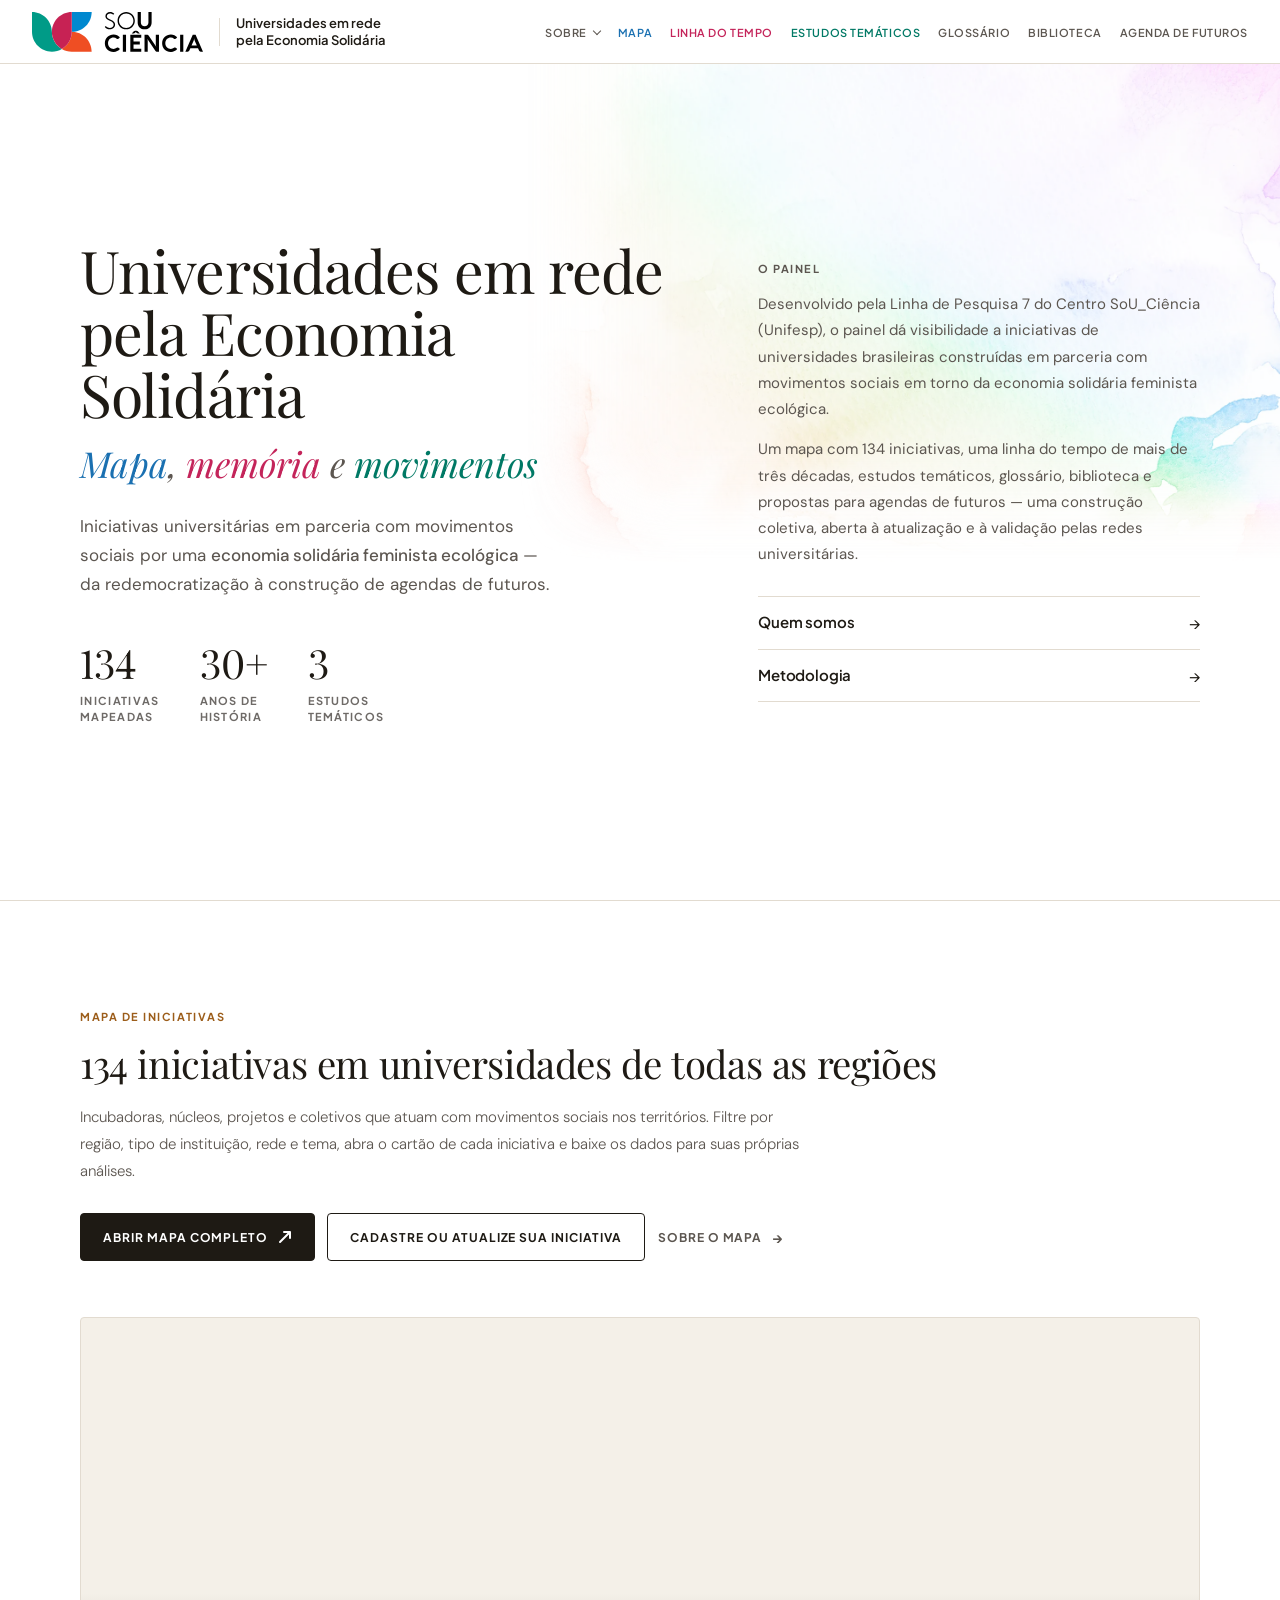
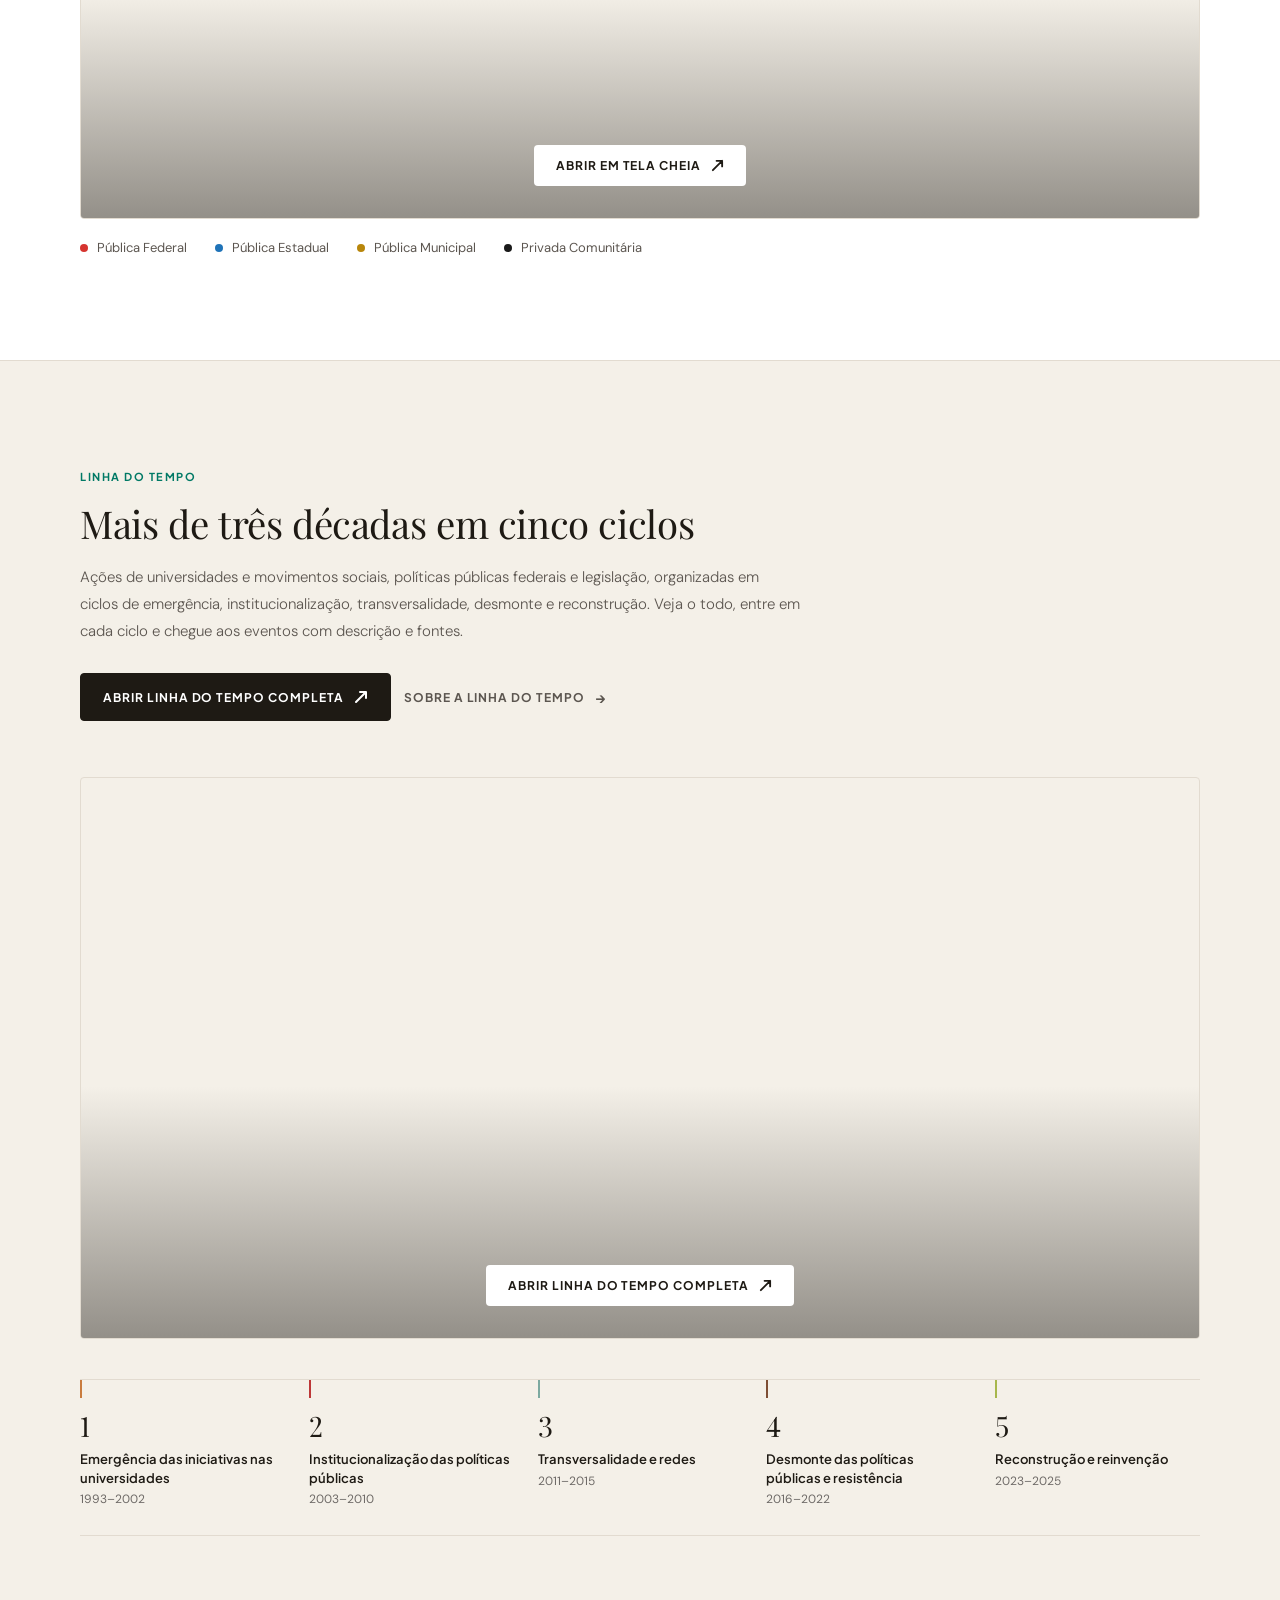
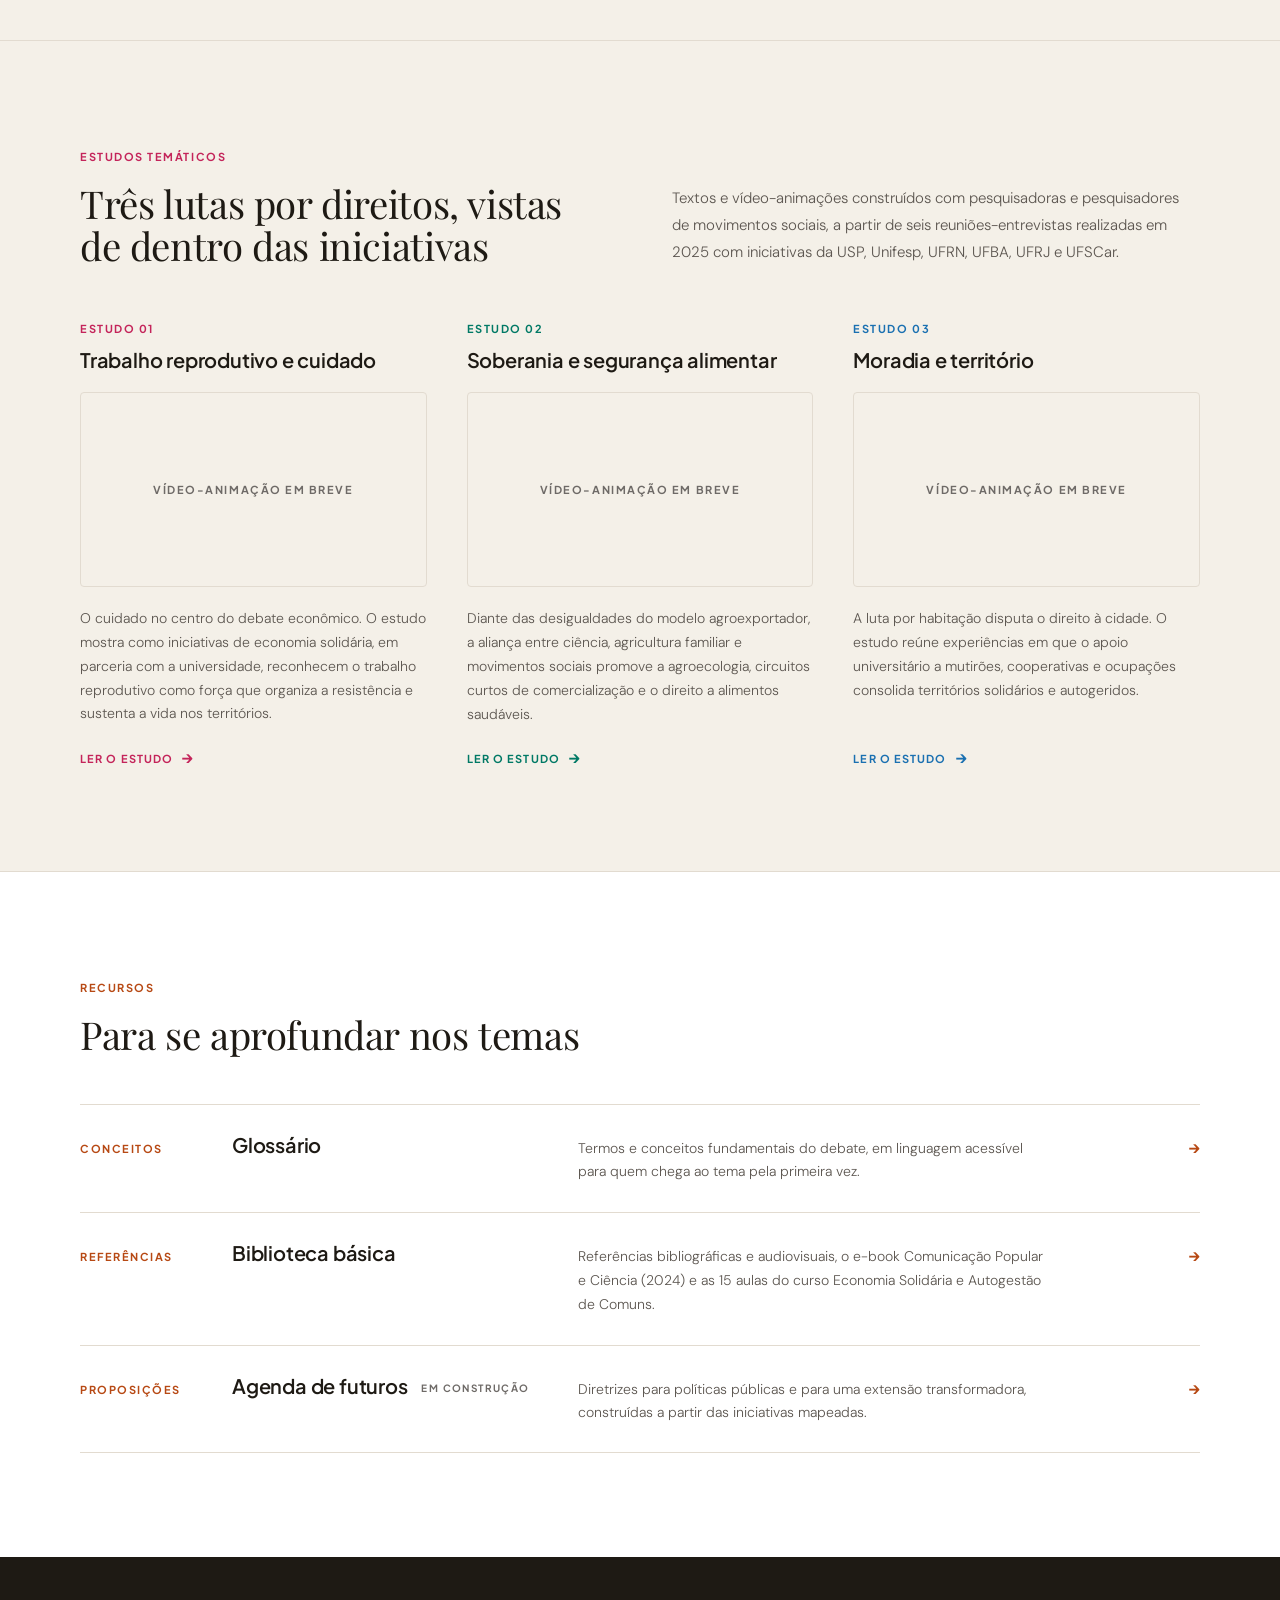
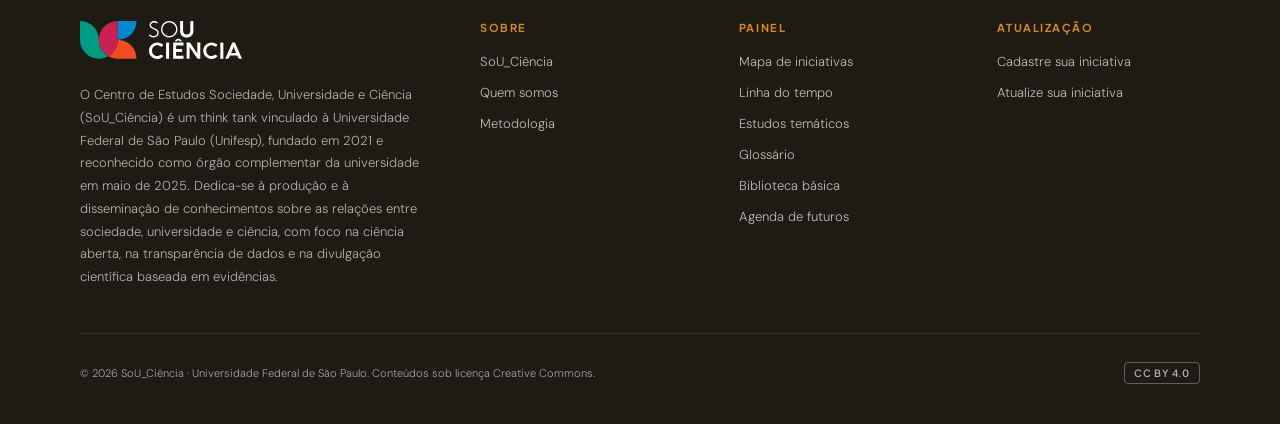
==== index.html @ fbc437aa "Parte E: rodapé com texto institucional e coluna Atualização - Logo claro com link para o site do So" ====
<!DOCTYPE html>
<html lang="pt-BR">
<head>
<meta charset="UTF-8">
<meta name="viewport" content="width=device-width, initial-scale=1.0">
<title>Universidades em rede pela Economia Solidária: mapa, memória e movimentos</title>
<meta name="description" content="Painel da Linha 7 do SoU_Ciência (Unifesp): iniciativas universitárias em parceria com movimentos sociais por uma economia solidária feminista ecológica — mapa, linha do tempo e estudos temáticos.">
<link rel="icon" href="assets/img/favicon.svg" type="image/svg+xml">
<link rel="icon" href="assets/img/favicon-32.png" type="image/png" sizes="32x32">
<link rel="apple-touch-icon" href="assets/img/apple-touch-icon.png">
<link rel="preconnect" href="https://fonts.googleapis.com">
<link rel="preconnect" href="https://fonts.gstatic.com" crossorigin>
<link href="https://fonts.googleapis.com/css2?family=Playfair+Display:ital,wght@0,400;1,400&family=Plus+Jakarta+Sans:ital,wght@0,300;0,400;0,500;0,600;0,700;0,800;1,400&family=DM+Sans:ital,opsz,wght@0,9..40,300;0,9..40,400;0,9..40,500;1,9..40,300;1,9..40,400&display=swap" rel="stylesheet">

<!--
  FONTE: Substituir 'Plus Jakarta Sans' por 'AquawaxPro' quando disponível.
  @font-face { font-family:'AquawaxPro'; src:url('fonts/AquawaxPro-Bold.woff2') format('woff2'); font-weight:700 900; }
  @font-face { font-family:'AquawaxPro'; src:url('fonts/AquawaxPro-Regular.woff2') format('woff2'); font-weight:300 600; }
-->

<link rel="stylesheet" href="assets/css/tokens.css">
<link rel="stylesheet" href="assets/css/base.css">
<link rel="stylesheet" href="assets/css/home.css">
<!-- marca a página como "com JS" antes de pintar: só então as animações escondem o conteúdo -->
<script>document.documentElement.classList.add('js');</script>
</head>
<body>

<!-- ══ NAVBAR ══════════════════════════════════════════════════════════ -->
<nav class="site-nav" aria-label="Principal">
  <div class="nav-left">
    <a class="nav-logo" href="index.html">
      <img src="assets/img/souciencia-logo.svg" alt="SoU_Ciência — página inicial do painel" width="171" height="40">
    </a>
    <div class="nav-sep" aria-hidden="true"></div>
    <span class="nav-project">Universidades em rede pela Economia Solidária</span>
  </div>
  <button class="nav-toggle" type="button" aria-expanded="false" aria-controls="nav-links" aria-label="Abrir menu"><span></span></button>
  <ul class="nav-links" id="nav-links">
    <li class="nav-sub">
      <button class="nav-sub-toggle" type="button" aria-expanded="false" aria-controls="submenu-sobre">Sobre <span class="nav-caret" aria-hidden="true"></span></button>
      <ul class="nav-submenu" id="submenu-sobre">
        <li><a href="pages/o-projeto.html#apresentacao">Apresentação</a></li>
        <li><a href="pages/o-projeto.html#quem-somos">Quem somos</a></li>
        <li><a href="pages/o-projeto.html#metodologia">Metodologia</a></li>
      </ul>
    </li>
    <li><a class="nav-mapa" href="#mapa">Mapa</a></li>
    <li><a class="nav-memoria" href="#linha-do-tempo">Linha do tempo</a></li>
    <li><a class="nav-movimentos" href="#estudos">Estudos temáticos</a></li>
    <li><a href="pages/glossario.html">Glossário</a></li>
    <li><a href="pages/biblioteca.html">Biblioteca</a></li>
    <li><a href="pages/agenda-de-futuros.html">Agenda de futuros</a></li>
  </ul>
</nav>

<main>

<!-- ══ HERO ════════════════════════════════════════════════════════════ -->
<section class="hero">

  <!-- aquarela fornecida pela equipe (original fora do git) -->
  <img class="hero-aquarela" src="assets/img/aquarela-hero.webp" alt="" aria-hidden="true" width="1800" height="1200">

  <div class="hero-content">

    <div class="hero-left">
      <h1 class="hero-title seq">Universidades em rede pela Economia Solidária</h1>

      <p class="hero-subtitle seq"><span class="cor-mapa">Mapa</span><span class="cor-sep">,</span> <span class="cor-memoria">memória</span> <span class="cor-sep">e</span> <span class="cor-movimentos">movimentos</span></p>

      <p class="hero-desc seq">
        Iniciativas universitárias em parceria com movimentos sociais por uma <strong>economia solidária feminista ecológica</strong> — da redemocratização à construção de agendas de futuros.
      </p>

      <div class="hero-stats seq">
        <div class="hero-stat">
          <div class="hero-stat-num"><span data-count="134">134</span></div>
          <div class="hero-stat-label">Iniciativas<br>mapeadas</div>
        </div>
        <div class="hero-stat">
          <div class="hero-stat-num"><span data-count="30">30</span>+</div>
          <div class="hero-stat-label">Anos de<br>história</div>
        </div>
        <div class="hero-stat">
          <div class="hero-stat-num"><span data-count="3">3</span></div>
          <div class="hero-stat-label">Estudos<br>temáticos</div>
        </div>
      </div>
    </div>

    <aside class="hero-sobre" aria-labelledby="hero-sobre-label">
      <p class="hero-sobre-label" id="hero-sobre-label">O painel</p>
      <!-- texto provisório: aguarda aprovação da equipe -->
      <p class="hero-sobre-text">Desenvolvido pela Linha de Pesquisa 7 do Centro SoU_Ciência (Unifesp), o painel dá visibilidade a iniciativas de universidades brasileiras construídas em parceria com movimentos sociais em torno da economia solidária feminista ecológica.</p>
      <p class="hero-sobre-text">Um mapa com 134 iniciativas, uma linha do tempo de mais de três décadas, estudos temáticos, glossário, biblioteca e propostas para agendas de futuros — uma construção coletiva, aberta à atualização e à validação pelas redes universitárias.</p>
      <!-- fim do texto provisório -->
      <ul class="rows">
        <li style="--i:0"><a class="row row--compact" href="pages/o-projeto.html#quem-somos"><span class="row-title">Quem somos</span><span class="row-arr" aria-hidden="true">→</span></a></li>
        <li style="--i:1"><a class="row row--compact" href="pages/o-projeto.html#metodologia"><span class="row-title">Metodologia</span><span class="row-arr" aria-hidden="true">→</span></a></li>
      </ul>
    </aside>

  </div>
</section>

<!-- ══ MAPA ════════════════════════════════════════════════════════════ -->
<section class="section" id="mapa">
  <div class="sec-head sec-head--stack">
    <div class="sec-tag" style="color:var(--texto-ocre)"><span>Mapa de iniciativas</span></div>
    <h2 class="sec-title">134 iniciativas em universidades de todas as regiões</h2>
    <p class="sec-desc">
      Incubadoras, núcleos, projetos e coletivos que atuam com movimentos sociais nos territórios. Filtre por região, tipo de instituição, rede e tema, abra o cartão de cada iniciativa e baixe os dados para suas próprias análises.
    </p>
    <div class="sec-actions">
      <a href="https://meyrele.github.io/Linha_7/" class="btn-primary" target="_blank" rel="noopener">
        Abrir mapa completo
        <svg viewBox="0 0 14 14" aria-hidden="true"><path d="M2 12L12 2M6 2h6v6"/></svg>
      </a>
      <a href="https://forms.gle/HkU83W4qBvEHHf4RA" class="btn-outline" target="_blank" rel="noopener">
        Cadastre ou atualize sua iniciativa
      </a>
      <a href="pages/o-projeto.html#mapa" class="btn-ghost">Sobre o mapa <span class="row-arr" aria-hidden="true">→</span></a>
    </div>
  </div>

  <div class="preview">
    <div class="preview-inner">
      <iframe
        src="https://meyrele.github.io/Linha_7/"
        title="Prévia do mapa de iniciativas da Linha 7"
        scrolling="no"
        tabindex="-1"
      ></iframe>
    </div>
    <div class="preview-overlay">
      <a href="https://meyrele.github.io/Linha_7/" class="btn-open" target="_blank" rel="noopener">
        Abrir em tela cheia
        <svg viewBox="0 0 14 14" aria-hidden="true"><path d="M2 12L12 2M6 2h6v6"/></svg>
      </a>
    </div>
  </div>

  <!-- rótulos e cores copiados da legenda do mapa publicado -->
  <ul class="legend" aria-label="Legenda: tipo de instituição">
    <li><span class="legend-dot" style="background:var(--mapa-federal);"></span>Pública Federal</li>
    <li><span class="legend-dot" style="background:var(--mapa-estadual);"></span>Pública Estadual</li>
    <li><span class="legend-dot" style="background:var(--mapa-municipal);"></span>Pública Municipal</li>
    <li><span class="legend-dot" style="background:var(--mapa-privada);"></span>Privada Comunitária</li>
  </ul>
</section>

<!-- ══ LINHA DO TEMPO ═══════════════════════════════════════════════════ -->
<section class="section section--areia" id="linha-do-tempo">
  <div class="sec-head sec-head--stack">
    <div class="sec-tag" style="color:var(--texto-verde)"><span>Linha do tempo</span></div>
    <h2 class="sec-title">Mais de três décadas em cinco ciclos</h2>
    <p class="sec-desc">
      Ações de universidades e movimentos sociais, políticas públicas federais e legislação, organizadas em ciclos de emergência, institucionalização, transversalidade, desmonte e reconstrução. Veja o todo, entre em cada ciclo e chegue aos eventos com descrição e fontes.
    </p>
    <div class="sec-actions">
      <a href="https://meyrele.github.io/linha-do-tempo-linha-7/" class="btn-primary" target="_blank" rel="noopener">
        Abrir linha do tempo completa
        <svg viewBox="0 0 14 14" aria-hidden="true"><path d="M2 12L12 2M6 2h6v6"/></svg>
      </a>
      <a href="pages/o-projeto.html#linha-do-tempo" class="btn-ghost">Sobre a linha do tempo <span class="row-arr" aria-hidden="true">→</span></a>
    </div>
  </div>

  <div class="preview ldt-preview">
    <div class="preview-inner">
      <img class="ldt-poster" src="assets/img/linha-do-tempo-aprovada.webp" alt="Linha do tempo com os cinco ciclos históricos" width="2400" height="1686">
      <iframe
        src="https://meyrele.github.io/linha-do-tempo-linha-7/"
        title="Prévia da linha do tempo: iniciativas universitárias de economia solidária em cinco ciclos, de 1993 a 2025"
        loading="lazy"
        tabindex="-1"
      ></iframe>
    </div>
    <div class="preview-overlay">
      <a href="https://meyrele.github.io/linha-do-tempo-linha-7/" class="btn-open" target="_blank" rel="noopener">
        Abrir linha do tempo completa
        <svg viewBox="0 0 14 14" aria-hidden="true"><path d="M2 12L12 2M6 2h6v6"/></svg>
      </a>
    </div>
  </div>

  <!-- cores copiadas de ALL_DATA.cycles da linha do tempo publicada -->
  <div class="ciclos-wrap" data-reveal>
    <div class="rule"></div>
    <ol class="ciclos" aria-label="Ciclos da linha do tempo">
      <li class="ciclo" data-item style="--c:var(--ciclo-1)"><span class="ciclo-tick"></span><div class="ciclo-n">1</div><div class="ciclo-nome">Emergência das iniciativas nas universidades</div><div class="ciclo-periodo">1993–2002</div></li>
      <li class="ciclo" data-item style="--c:var(--ciclo-2)"><span class="ciclo-tick"></span><div class="ciclo-n">2</div><div class="ciclo-nome">Institucionalização das políticas públicas</div><div class="ciclo-periodo">2003–2010</div></li>
      <li class="ciclo" data-item style="--c:var(--ciclo-3)"><span class="ciclo-tick"></span><div class="ciclo-n">3</div><div class="ciclo-nome">Transversalidade e redes</div><div class="ciclo-periodo">2011–2015</div></li>
      <li class="ciclo" data-item style="--c:var(--ciclo-4)"><span class="ciclo-tick"></span><div class="ciclo-n">4</div><div class="ciclo-nome">Desmonte das políticas públicas e resistência</div><div class="ciclo-periodo">2016–2022</div></li>
      <li class="ciclo" data-item style="--c:var(--ciclo-5)"><span class="ciclo-tick"></span><div class="ciclo-n">5</div><div class="ciclo-nome">Reconstrução e reinvenção</div><div class="ciclo-periodo">2023–2025</div></li>
    </ol>
    <div class="rule"></div>
  </div>
</section>

<!-- ══ ESTUDOS TEMÁTICOS ════════════════════════════════════════════════ -->
<section class="section section--areia" id="estudos">
  <div class="sec-head">
    <div>
      <div class="sec-tag" style="color:var(--texto-magenta)"><span>Estudos temáticos</span></div>
      <h2 class="sec-title">Três lutas por direitos, vistas de dentro das iniciativas</h2>
    </div>
    <p class="sec-desc">
      Textos e vídeo-animações construídos com pesquisadoras e pesquisadores de movimentos sociais, a partir de seis reuniões-entrevistas realizadas em 2025 com iniciativas da USP, Unifesp, UFRN, UFBA, UFRJ e UFSCar.
    </p>
  </div>

  <div class="estudos-grid" data-reveal>
    <article class="estudo" data-item style="--tema:var(--texto-magenta)">
      <p class="estudo-label">Estudo 01</p>
      <h3 class="estudo-title">Trabalho reprodutivo e cuidado</h3>
      <!-- vídeo-animação: trocar o <span> por <iframe src="https://www.youtube-nocookie.com/embed/ID" title="…" allowfullscreen></iframe> -->
      <div class="video-slot"><span>Vídeo-animação em breve</span></div>
      <p class="estudo-text">O cuidado no centro do debate econômico. O estudo mostra como iniciativas de economia solidária, em parceria com a universidade, reconhecem o trabalho reprodutivo como força que organiza a resistência e sustenta a vida nos territórios.</p>
      <a class="estudo-link" href="pages/estudos-tematicos.html#cuidado">Ler o estudo <span class="row-arr" aria-hidden="true">→</span></a>
    </article>
    <article class="estudo" data-item style="--tema:var(--texto-verde)">
      <p class="estudo-label">Estudo 02</p>
      <h3 class="estudo-title">Soberania e segurança alimentar</h3>
      <!-- vídeo-animação: trocar o <span> por <iframe src="https://www.youtube-nocookie.com/embed/ID" title="…" allowfullscreen></iframe> -->
      <div class="video-slot"><span>Vídeo-animação em breve</span></div>
      <p class="estudo-text">Diante das desigualdades do modelo agroexportador, a aliança entre ciência, agricultura familiar e movimentos sociais promove a agroecologia, circuitos curtos de comercialização e o direito a alimentos saudáveis.</p>
      <a class="estudo-link" href="pages/estudos-tematicos.html#soberania-alimentar">Ler o estudo <span class="row-arr" aria-hidden="true">→</span></a>
    </article>
    <article class="estudo" data-item style="--tema:var(--texto-azul)">
      <p class="estudo-label">Estudo 03</p>
      <h3 class="estudo-title">Moradia e território</h3>
      <!-- vídeo-animação: trocar o <span> por <iframe src="https://www.youtube-nocookie.com/embed/ID" title="…" allowfullscreen></iframe> -->
      <div class="video-slot"><span>Vídeo-animação em breve</span></div>
      <p class="estudo-text">A luta por habitação disputa o direito à cidade. O estudo reúne experiências em que o apoio universitário a mutirões, cooperativas e ocupações consolida territórios solidários e autogeridos.</p>
      <a class="estudo-link" href="pages/estudos-tematicos.html#moradia">Ler o estudo <span class="row-arr" aria-hidden="true">→</span></a>
    </article>
  </div>
</section>

<!-- ══ RECURSOS ═════════════════════════════════════════════════════════ -->
<section class="section" id="recursos">
  <div class="section-head-simple">
    <div class="sec-tag" style="color:var(--texto-laranja)"><span>Recursos</span></div>
    <h2 class="sec-title">Para se aprofundar nos temas</h2>
  </div>

  <ol class="rows" data-reveal>
    <li>
      <a class="row" data-item href="pages/glossario.html" style="--row-cor:var(--texto-laranja)">
        <span class="row-label">Conceitos</span>
        <h3 class="row-title">Glossário</h3>
        <p class="row-text">Termos e conceitos fundamentais do debate, em linguagem acessível para quem chega ao tema pela primeira vez.</p>
        <span class="row-action"><span class="row-arr" aria-hidden="true">→</span></span>
      </a>
    </li>
    <li>
      <a class="row" data-item href="pages/biblioteca.html" style="--row-cor:var(--texto-laranja)">
        <span class="row-label">Referências</span>
        <h3 class="row-title">Biblioteca básica</h3>
        <p class="row-text">Referências bibliográficas e audiovisuais, o e-book Comunicação Popular e Ciência (2024) e as 15 aulas do curso Economia Solidária e Autogestão de Comuns.</p>
        <span class="row-action"><span class="row-arr" aria-hidden="true">→</span></span>
      </a>
    </li>
    <li>
      <a class="row" data-item href="pages/agenda-de-futuros.html" style="--row-cor:var(--texto-laranja)">
        <span class="row-label">Proposições</span>
        <h3 class="row-title">Agenda de futuros <span class="tag-construcao">Em construção</span></h3>
        <p class="row-text">Diretrizes para políticas públicas e para uma extensão transformadora, construídas a partir das iniciativas mapeadas.</p>
        <span class="row-action"><span class="row-arr" aria-hidden="true">→</span></span>
      </a>
    </li>
  </ol>
</section>

</main>

<!-- ══ RODAPÉ ═══════════════════════════════════════════════════════════ -->
<footer class="site-footer">
  <div class="footer-grid">
    <div class="footer-brand">
      <a class="footer-logo" href="https://souciencia.unifesp.br/" target="_blank" rel="noopener">
        <img src="assets/img/souciencia-logo-claro.svg" alt="SoU_Ciência — site do Centro (abre em nova aba)" width="163" height="38">
      </a>
      <p>O Centro de Estudos Sociedade, Universidade e Ciência (SoU_Ciência) é um think tank vinculado à Universidade Federal de São Paulo (Unifesp), fundado em 2021 e reconhecido como órgão complementar da universidade em maio de 2025. Dedica-se à produção e à disseminação de conhecimentos sobre as relações entre sociedade, universidade e ciência, com foco na ciência aberta, na transparência de dados e na divulgação científica baseada em evidências.</p>
    </div>
    <div>
      <div class="footer-label">Sobre</div>
      <ul class="footer-links">
        <li><a href="https://souciencia.unifesp.br/" target="_blank" rel="noopener">SoU_Ciência</a></li>
        <li><a href="pages/o-projeto.html#quem-somos">Quem somos</a></li>
        <li><a href="pages/o-projeto.html#metodologia">Metodologia</a></li>
      </ul>
    </div>
    <div>
      <div class="footer-label">Painel</div>
      <ul class="footer-links">
        <li><a href="#mapa">Mapa de iniciativas</a></li>
        <li><a href="#linha-do-tempo">Linha do tempo</a></li>
        <li><a href="#estudos">Estudos temáticos</a></li>
        <li><a href="pages/glossario.html">Glossário</a></li>
        <li><a href="pages/biblioteca.html">Biblioteca básica</a></li>
        <li><a href="pages/agenda-de-futuros.html">Agenda de futuros</a></li>
      </ul>
    </div>
    <div>
      <div class="footer-label">Atualização</div>
      <ul class="footer-links">
        <li><a href="https://forms.gle/HkU83W4qBvEHHf4RA" target="_blank" rel="noopener">Cadastre sua iniciativa</a></li>
        <li><a href="https://forms.gle/HkU83W4qBvEHHf4RA" target="_blank" rel="noopener">Atualize sua iniciativa</a></li>
      </ul>
    </div>
  </div>
  <div class="footer-bottom">
    <p>© 2026 SoU_Ciência · Universidade Federal de São Paulo. Conteúdos sob licença Creative Commons.</p>
    <span class="cc">CC BY 4.0</span>
  </div>
</footer>

<script src="assets/js/main.js"></script>
</body>
</html>
---- assets/css/tokens.css ----
:root {
  /* Famílias: display (H1, H2, números, numeração, citações) · interface (navbar,
     rótulos, botões, H3) · corpo. Aquawax Pro substituirá a de interface quando licenciada. */
  --f-display: 'Playfair Display', Georgia, serif;
  --f-ui:      'Plus Jakarta Sans', sans-serif;
  --f-body:    'DM Sans', sans-serif;
  /* aliases antigos, ainda usados em pages.css */
  --f-d: var(--f-ui);
  --f-b: var(--f-body);

  /* Raio único para cards, botões, chips e iframes */
  --radius: 4px;

  /* Movimento (ver CLAUDE.md) */
  --ease-entrada: cubic-bezier(.2, .8, .2, 1);

  /* Paleta base */
  --branco:       #ffffff;
  --areia:        #f4f0e8;
  --areia-borda:  #e2dbd0;
  --carvao:       #1e1a14;
  --cinza:        #5c5650;
  --cinza-claro:  #9a9490;   /* só para elementos que não são texto */

  /* Ocre/terra — da linha do tempo e mapa */
  --ocre:         #b86e1f;
  --ocre-claro:   #d9881f;
  --ocre-palido:  #fde8c4;
  --ocre-bg:      #fff8ef;
  --terracota:    #a63318;
  --ocre-escuro:  #8a4e10;

  /* Cores do logo SoU_Ciência */
  --sou-verde:    #00a086;
  --sou-magenta:  #c4245a;
  --sou-azul:     #1e7ec8;
  --sou-laranja:  #e85d1a;

  /* Tons para TEXTO: as cores acima escurecidas até contraste ≥ 4,5:1
     sobre branco e sobre areia (medido em 01/10/2026). O magenta já passa. */
  --texto-verde:       #007965;  /* 5,35 branco · 4,71 areia */
  --texto-azul:        #1a70b1;  /* 5,25 · 4,62 */
  --texto-laranja:     #b74914;  /* 5,28 · 4,65 */
  --texto-ocre:        #9c5d1a;  /* 5,26 · 4,63 */
  --texto-magenta:     #c4245a;  /* 5,60 · 4,93 */
  --texto-cinza-claro: #6e6a67;  /* 5,36 · 4,71 */

  /* Cores de produto: subtítulo do hero ("Mapa, memória e movimentos") e itens
     correspondentes do menu. Tons de texto (contraste ≥ 4,5:1 em branco e areia). */
  --cor-mapa:       #1a70b1;   /* azul SoU, tom de texto — Mapa */
  --cor-memoria:    #c4245a;   /* magenta SoU — memória (linha do tempo) */
  --cor-movimentos: #007965;   /* verde SoU, tom de texto — movimentos (estudos) */

  /* Ciclos — copiados de ALL_DATA.cycles da linha do tempo publicada
     (https://meyrele.github.io/linha-do-tempo-linha-7/) */
  --ciclo-1:      #C97C3E;
  --ciclo-2:      #BD3838;
  --ciclo-3:      #7CA9A0;
  --ciclo-4:      #7E4E34;
  --ciclo-5:      #A7B74C;

  /* Tipos de instituição — copiados da legenda do mapa publicado
     (https://meyrele.github.io/Linha_7/) */
  --mapa-federal:   #D6342F;
  --mapa-estadual:  #1F73B8;
  --mapa-municipal: #B8860B;
  --mapa-privada:   #1A1A1A;

  --sombra-s:  rgba(30,26,20,.06);
  --sombra-m:  rgba(30,26,20,.1);
}
---- assets/css/base.css ----
/* ══════════════════════════════════════════════════════════════════
   BASE — compartilhado por index.html e por todas as páginas de pages/.
   Depende de tokens.css (cores, famílias, raio, easing).
   Estilos exclusivos da home ficam em home.css; das páginas, em pages.css.
══════════════════════════════════════════════════════════════════ */

/* ── Tokens de tipografia e layout ────────────────────────────────── */
:root {
  --nav-h: 64px;
  --pad-x: 80px;

  --fs-eyebrow: 11px;   /* rótulos em caixa-alta */
  --fs-small:   13px;
  --fs-body:    15px;
  --fs-lead:    17px;
  --fs-h3:      18px;
  --fs-h2:      clamp(30px, 3vw, 42px);
  --fs-h1:      clamp(44px, 5vw, 72px);

  --lh-body:    1.8;
  --radius-s:   var(--radius);
}

/* ── Reset ────────────────────────────────────────────────────────── */
*, *::before, *::after { margin:0; padding:0; box-sizing:border-box; }
html { scroll-behavior:smooth; scroll-padding-top: var(--nav-h); }
body {
  font-family: var(--f-body);
  background: var(--branco);
  color: var(--carvao);
  overflow-x: hidden;
  -webkit-font-smoothing: antialiased;
}
img, svg, iframe { display:block; max-width:100%; }
a { color: inherit; }
:focus-visible { outline: 2px solid var(--texto-azul); outline-offset: 3px; }

/* ══════════════════════════════════════
   NAVBAR
══════════════════════════════════════ */
.site-nav {
  position: fixed;
  inset: 0 0 auto 0;
  z-index: 200;
  height: var(--nav-h);
  display: flex;
  align-items: center;
  justify-content: space-between;
  padding: 0 48px;
  background: var(--branco);
  border-bottom: 1px solid var(--areia-borda);
  gap: 24px;
}

.nav-left {
  display: flex;
  align-items: center;
  gap: 20px;
  flex-shrink: 0;
  min-width: 0;
}

.nav-logo img { height: 40px; width: auto; }

.nav-sep {
  width: 1px;
  height: 28px;
  background: var(--areia-borda);
  flex-shrink: 0;
}

.nav-project {
  font-family: var(--f-ui);
  font-size: 13px;
  font-weight: 600;
  line-height: 1.3;
  color: var(--carvao);
  white-space: nowrap;
}

.nav-links {
  display: flex;
  align-items: center;
  gap: 26px;
  list-style: none;
}

/* itens do menu: links e o botão "Sobre" têm a mesma tipografia */
.nav-links a,
.nav-sub-toggle {
  font-family: var(--f-ui);
  font-size: 11px;
  font-weight: 600;
  letter-spacing: .08em;
  text-transform: uppercase;
  color: var(--cinza);
  text-decoration: none;
  text-underline-offset: 6px;
  text-decoration-thickness: 1px;
  white-space: nowrap;
  transition: color .2s ease-out;
}

/* cores de produto: Mapa, Linha do tempo (memória) e Estudos temáticos (movimentos) */
.nav-links .nav-mapa       { color: var(--cor-mapa); }
.nav-links .nav-memoria    { color: var(--cor-memoria); }
.nav-links .nav-movimentos { color: var(--cor-movimentos); }

.nav-links a:hover,
.nav-links a[aria-current="page"],
.nav-sub-toggle.is-current { text-decoration-line: underline; }
.nav-links a:not([class]):hover,
.nav-links a[aria-current="page"]:not([class]),
.nav-sub-toggle:hover,
.nav-sub-toggle.is-current { color: var(--carvao); }

/* "Sobre": botão que abre o submenu (mouse, teclado ou toque) */
.nav-sub { position: relative; }

.nav-sub-toggle {
  display: inline-flex;
  align-items: center;
  gap: 7px;
  background: none;
  border: 0;
  padding: 0;
  cursor: pointer;
}

.nav-caret {
  width: 6px; height: 6px;
  border-right: 1.5px solid currentColor;
  border-bottom: 1.5px solid currentColor;
  transform: translateY(-2px) rotate(45deg);
  transition: transform .2s ease-out;
}

.nav-submenu {
  position: absolute;
  top: calc(100% + 18px);
  left: -16px;
  min-width: 210px;
  list-style: none;
  background: var(--branco);
  border: 1px solid var(--areia-borda);
  border-radius: var(--radius);
  padding: 6px 0;
  opacity: 0;
  visibility: hidden;
  transform: translateY(-4px);
  transition: opacity .2s ease-out, transform .2s ease-out, visibility 0s linear .2s;
}

/* ponte invisível entre o botão e o submenu, para o mouse não "cair" no vão */
.nav-submenu::before {
  content: '';
  position: absolute;
  left: 0; right: 0;
  top: -19px; height: 19px;
}

.nav-submenu a {
  display: block;
  padding: 11px 16px;
  color: var(--cinza);
}

.nav-submenu a:hover { color: var(--carvao); background: var(--areia); text-decoration: none; }

.nav-sub.is-open .nav-submenu,
.nav-sub:focus-within:not(.is-dismissed) .nav-submenu {
  opacity: 1;
  visibility: visible;
  transform: none;
  transition-delay: 0s;
}

.nav-sub.is-open .nav-caret,
.nav-sub:focus-within:not(.is-dismissed) .nav-caret { transform: translateY(2px) rotate(-135deg); }

@media (hover: hover) and (pointer: fine) {
  .nav-sub:hover .nav-submenu { opacity: 1; visibility: visible; transform: none; transition-delay: 0s; }
  .nav-sub:hover .nav-caret { transform: translateY(2px) rotate(-135deg); }
}

/* botão hambúrguer: só aparece no mobile */
.nav-toggle {
  display: none;
  width: 40px; height: 40px;
  border: 1px solid var(--areia-borda);
  border-radius: var(--radius);
  background: var(--branco);
  cursor: pointer;
  align-items: center;
  justify-content: center;
  flex-shrink: 0;
}

.nav-toggle span,
.nav-toggle span::before,
.nav-toggle span::after {
  display: block;
  width: 18px; height: 2px;
  background: var(--carvao);
  position: relative;
  transition: transform .2s ease-out, opacity .2s ease-out;
}

.nav-toggle span::before,
.nav-toggle span::after { content: ''; position: absolute; left: 0; }
.nav-toggle span::before { top: -6px; }
.nav-toggle span::after  { top: 6px; }

.site-nav.is-open .nav-toggle span { background: transparent; }
.site-nav.is-open .nav-toggle span::before { transform: translateY(6px) rotate(45deg); }
.site-nav.is-open .nav-toggle span::after  { transform: translateY(-6px) rotate(-45deg); }

/* ══════════════════════════════════════
   COMUNS DE SEÇÃO
══════════════════════════════════════ */
/* rótulo da seção: só o texto em caixa-alta, na cor da seção (definida inline) */
.sec-tag {
  display: block;
  margin-bottom: 16px;
}

.sec-tag span {
  font-family: var(--f-ui);
  font-size: var(--fs-eyebrow);
  font-weight: 700;
  letter-spacing: .14em;
  text-transform: uppercase;
}

.sec-title {
  font-family: var(--f-display);
  font-size: var(--fs-h2);
  font-weight: 400;
  line-height: 1.1;
  letter-spacing: -.01em;
  color: var(--carvao);
}

.sec-desc {
  font-size: var(--fs-body);
  font-weight: 300;
  line-height: var(--lh-body);
  color: var(--cinza);
  max-width: 580px;
}

/* etiqueta "Em construção": texto pequeno em caixa-alta, sem fundo */
.tag-construcao {
  display: inline-block;
  font-family: var(--f-ui);
  font-size: 10px;
  font-weight: 700;
  letter-spacing: .14em;
  text-transform: uppercase;
  color: var(--texto-cinza-claro);
  white-space: nowrap;
  vertical-align: middle;
}

/* ══════════════════════════════════════
   FIOS E LINHAS
   .rule  — fio horizontal de 1px (desenha da esquerda p/ a direita ao entrar)
   .rows  — lista de linhas separadas por fios; a última fecha com fio embaixo.
            Colunas: rótulo/numeração (120px) · título · texto · ação (120px).
══════════════════════════════════════ */
.rule {
  height: 1px;
  background: var(--areia-borda);
  transform-origin: left center;
}

.rows { list-style: none; }

.rows > li { position: relative; }

/* fio de cima de cada linha e fio de fechamento da última */
.rows > li::before,
.rows > li:last-child::after {
  content: '';
  position: absolute;
  left: 0; right: 0;
  height: 1px;
  background: var(--areia-borda);
  transform-origin: left center;
}

.rows > li::before { top: 0; }
.rows > li:last-child::after { bottom: 0; }

.row {
  display: grid;
  grid-template-columns: 120px minmax(0, 1fr) minmax(0, 1.5fr) 120px;
  gap: 32px;
  align-items: baseline;
  padding: 28px 0;
  text-decoration: none;
  color: inherit;
}

.row-label {
  font-family: var(--f-ui);
  font-size: var(--fs-eyebrow);
  font-weight: 700;
  letter-spacing: .14em;
  text-transform: uppercase;
  color: var(--row-cor, var(--texto-cinza-claro));
}

.row-title {
  font-family: var(--f-ui);
  font-size: 20px;
  font-weight: 600;
  line-height: 1.25;
  letter-spacing: -.01em;
  color: var(--carvao);
  transition: color .2s ease-out;
}

.row-text {
  font-size: 14px;
  font-weight: 300;
  line-height: 1.7;
  color: var(--cinza);
}

.row-action {
  justify-self: end;
  display: inline-flex;
  align-items: baseline;
  gap: 8px;
  font-family: var(--f-ui);
  font-size: var(--fs-eyebrow);
  font-weight: 700;
  letter-spacing: .1em;
  text-transform: uppercase;
  color: var(--row-cor, var(--carvao));
  white-space: nowrap;
}

.row-arr {
  display: inline-block;
  font-family: var(--f-ui);
  font-size: 16px;
  letter-spacing: 0;
  transition: transform .2s ease-out;
}

/* linha inteira é link: seta desliza e título ganha a cor do destino */
@media (hover: hover) and (pointer: fine) {
  a.row:hover .row-arr { transform: translateX(6px); }
  a.row:hover .row-title { color: var(--row-cor, var(--texto-ocre)); }
}
a.row:focus-visible .row-arr { transform: translateX(6px); }
a.row:focus-visible .row-title { color: var(--row-cor, var(--texto-ocre)); }

/* ══════════════════════════════════════
   BOTÕES
══════════════════════════════════════ */
.btn-primary,
.btn-outline,
.btn-ghost {
  display: inline-flex;
  align-items: center;
  justify-content: center;
  gap: 10px;
  font-family: var(--f-ui);
  font-size: 12px;
  font-weight: 700;
  letter-spacing: .08em;
  text-transform: uppercase;
  text-decoration: none;
  padding: 14px 22px;
  border-radius: var(--radius);
  border: 1px solid transparent;
  white-space: nowrap;
  flex-shrink: 0;
  transition: background-color .2s ease-out, border-color .2s ease-out, color .2s ease-out, transform 160ms ease-out;
}

/* resposta ao clique */
.btn-primary:active,
.btn-outline:active { transform: scale(.97); }

.btn-primary svg,
.btn-outline svg,
.btn-ghost svg {
  width: 14px; height: 14px;
  stroke: currentColor; fill: none;
  stroke-width: 2;
  stroke-linecap: round; stroke-linejoin: round;
  flex-shrink: 0;
}

.btn-primary { background: var(--carvao); color: var(--branco); border-color: var(--carvao); }
.btn-primary:hover { background: var(--texto-ocre); border-color: var(--texto-ocre); }

.btn-outline { background: transparent; color: var(--carvao); border-color: var(--carvao); }
.btn-outline:hover { background: var(--carvao); color: var(--branco); }

.btn-ghost { background: transparent; color: var(--cinza); padding-left: 0; padding-right: 0; }
.btn-ghost:hover { color: var(--texto-ocre); }

/* ══════════════════════════════════════
   RODAPÉ
══════════════════════════════════════ */
.site-footer {
  background: var(--carvao);
  padding: 64px var(--pad-x) 40px;
}

.footer-grid {
  display: grid;
  grid-template-columns: 1.7fr 1fr 1fr 1fr;
  gap: 56px;
  padding-bottom: 44px;
  border-bottom: 1px solid rgba(255,255,255,.1);
  margin-bottom: 28px;
}

.footer-logo { display: inline-block; margin-bottom: 20px; }

.footer-brand img {
  height: 38px;
  width: auto;
}

.footer-brand p {
  font-size: var(--fs-small);
  font-weight: 300;
  line-height: 1.75;
  color: rgba(255,255,255,.66);
  max-width: 400px;
}

.footer-label {
  font-family: var(--f-ui);
  font-size: var(--fs-eyebrow);
  font-weight: 700;
  letter-spacing: .14em;
  text-transform: uppercase;
  color: var(--ocre-claro);
  margin-bottom: 16px;
}

.footer-links { list-style: none; display: flex; flex-direction: column; gap: 10px; }

.footer-links a {
  font-size: var(--fs-small);
  font-weight: 300;
  color: rgba(255,255,255,.7);
  text-decoration: none;
  transition: color .2s ease-out;
}

.footer-links a:hover { color: var(--branco); }

.footer-bottom {
  display: flex;
  align-items: center;
  justify-content: space-between;
  gap: 16px;
}

.footer-bottom p { font-size: 11px; font-weight: 300; color: rgba(255,255,255,.6); }

.cc {
  font-family: var(--f-ui);
  font-size: 10px;
  font-weight: 600;
  letter-spacing: .08em;
  color: rgba(255,255,255,.66);
  text-transform: uppercase;
  border: 1px solid rgba(255,255,255,.3);
  border-radius: var(--radius);
  padding: 4px 9px;
  white-space: nowrap;
}

/* ══════════════════════════════════════
   RESPONSIVO
══════════════════════════════════════ */
/* entre 1101 e 1399px o nome do painel quebra em duas linhas para os sete itens caberem */
@media (max-width: 1399px) {
  .site-nav { padding: 0 32px; gap: 20px; }
  .nav-left { gap: 16px; }
  .nav-project { white-space: normal; max-width: 172px; }
  .nav-links { gap: 18px; }
  .nav-links a, .nav-sub-toggle { letter-spacing: .05em; }
}

@media (max-width: 1200px) {
  .site-nav { padding: 0 24px; gap: 16px; }
  .nav-logo img { height: 36px; }
  .nav-links { gap: 15px; }
}

@media (max-width: 1024px) {
  :root { --pad-x: 40px; }
  .footer-grid { grid-template-columns: 1fr 1fr 1fr; gap: 40px; }
  .footer-brand { grid-column: 1 / -1; }
  .row { grid-template-columns: 100px minmax(0, 1fr) minmax(0, 1.4fr) 110px; gap: 24px; }
}

/* menu hambúrguer: abaixo de 1100px os sete itens não cabem numa linha */
@media (max-width: 1100px) {
  .site-nav { padding: 0 24px; gap: 16px; }
  .nav-project { max-width: 260px; }
  .nav-toggle { display: inline-flex; }

  .nav-links {
    display: none;
    position: absolute;
    top: var(--nav-h); left: 0; right: 0;
    flex-direction: column;
    align-items: stretch;
    gap: 0;
    background: var(--branco);
    border-bottom: 1px solid var(--areia-borda);
    padding: 8px 0;
    max-height: calc(100vh - var(--nav-h));
    overflow-y: auto;
  }

  .site-nav.is-open .nav-links { display: flex; }

  .nav-links a,
  .nav-sub-toggle {
    display: block;
    width: 100%;
    text-align: left;
    padding: 14px 24px;
    font-size: 12px;
    letter-spacing: .08em;
  }

  .nav-links > li + li { border-top: 1px solid var(--areia); }

  /* "Sobre" vira cabeçalho e os três subitens aparecem indentados */
  .nav-sub-toggle { cursor: default; color: var(--carvao); }
  .nav-caret { display: none; }
  .nav-submenu,
  .nav-sub.is-open .nav-submenu,
  .nav-sub:focus-within .nav-submenu {
    position: static;
    min-width: 0;
    opacity: 1;
    visibility: visible;
    transform: none;
    border: 0;
    border-radius: 0;
    padding: 0 0 6px;
    transition: none;
  }
  .nav-submenu::before { display: none; }
  .nav-submenu a { padding: 10px 24px 10px 48px; }
}

@media (max-width: 720px) {
  :root { --pad-x: 20px; }
  .site-nav { padding: 0 16px; }
  .nav-left { gap: 12px; }
  .nav-logo img { height: 32px; }
  .nav-left { flex-shrink: 1; }
  .nav-project { font-size: 11.5px; max-width: 170px; min-width: 0; }
  .nav-links a, .nav-sub-toggle { padding: 14px 16px; }
  .nav-submenu a { padding-left: 40px; }

  .row { grid-template-columns: 1fr; gap: 8px; padding: 22px 0; }
  .row-action { justify-self: start; margin-top: 6px; }

  .footer-grid { grid-template-columns: 1fr; gap: 32px; }
  .footer-bottom { flex-direction: column; align-items: flex-start; }
}

@media (prefers-reduced-motion: reduce) {
  html { scroll-behavior: auto; }
  .row-arr, .row-title, .nav-toggle span, .nav-toggle span::before, .nav-toggle span::after,
  .nav-caret, .nav-submenu { transition: none; }
  .nav-submenu { transform: none; }
  .btn-primary:active, .btn-outline:active { transform: none; }
}
---- assets/css/home.css ----
/* ══════════════════════════════════════════════════════════════════
   HOME — só o que é específico de index.html.
   Reset, navbar, rodapé, botões, rótulos, .rule e .rows estão em base.css.
   Linguagem: tipografia, fios, numeração e a aquarela da equipe ao fundo
   do hero. Sem cards, sem sombras, sem gradientes decorativos.
══════════════════════════════════════════════════════════════════ */

.section {
  padding: 104px var(--pad-x);
  border-top: 1px solid var(--areia-borda);
  background: var(--branco);
}

.section--areia { background: var(--areia); }

/* cabeçalho de seção em duas colunas: rótulo + H2 | descrição + ações */
.sec-head {
  display: grid;
  grid-template-columns: 1fr 1fr;
  gap: 64px;
  align-items: end;
  margin-bottom: 56px;
}

.sec-head .sec-desc { max-width: 520px; }

/* cabeçalho empilhado (Mapa, Linha do tempo): rótulo → H2 → chamada → botões */
.sec-head--stack { display: block; }
.sec-head--stack .sec-title { max-width: 900px; }
.sec-head--stack .sec-desc { max-width: 720px; margin-top: 20px; }
.sec-head--stack .btn-ghost .row-arr { font-size: 14px; }
@media (hover: hover) and (pointer: fine) {
  .sec-head--stack .btn-ghost:hover .row-arr { transform: translateX(6px); }
}

.sec-actions {
  display: flex;
  flex-wrap: wrap;
  gap: 12px;
  margin-top: 28px;
}

/* ══════════════════════════════════════
   HERO
══════════════════════════════════════ */
/* Conteúdo centralizado na altura visível (abaixo da navbar fixa). */
.hero {
  position: relative;
  overflow: hidden;
  margin-top: var(--nav-h);
  min-height: calc(100vh - var(--nav-h));
  display: flex;
  align-items: center;
  padding: 72px var(--pad-x);
  background: var(--branco);
}

/* Aquarela da equipe: fundo ancorado no alto à direita, saindo pelas duas bordas.
   As bordas esquerda e inferior esmaecem no próprio .webp (canal alfa).
   A folga de 24px (top/right negativos) cobre a deriva sem revelar o limite da imagem. */
.hero-aquarela {
  position: absolute;
  z-index: 0;
  pointer-events: none;
  top: -24px;
  right: -24px;
  width: 62%;
  height: auto;
  max-width: none;
  opacity: .55;
  transform-origin: 100% 0;
}

.hero-content {
  position: relative;
  z-index: 1;
  width: 100%;
  display: grid;
  grid-template-columns: 1.15fr .85fr;
  gap: 80px;
  align-items: center;
}

/* hierarquia em três pesos: H1 (nome do painel) · subtítulo em cores de produto · linha de apoio */
.hero-title {
  font-family: var(--f-display);
  font-size: clamp(40px, 4.6vw, 64px);
  font-weight: 400;
  line-height: 1.05;
  letter-spacing: -.015em;
  color: var(--carvao);
  margin-bottom: 18px;
}

.hero-subtitle {
  font-family: var(--f-display);
  font-style: italic;
  font-size: clamp(26px, 2.8vw, 40px);
  font-weight: 400;
  line-height: 1.15;
  margin-bottom: 28px;
}

.cor-mapa       { color: var(--cor-mapa); }
.cor-memoria    { color: var(--cor-memoria); }
.cor-movimentos { color: var(--cor-movimentos); }
.cor-sep        { color: var(--cinza); }

.hero-desc {
  font-size: var(--fs-lead);
  font-weight: 400;
  line-height: 1.7;
  color: var(--cinza);
  max-width: 480px;
  margin-bottom: 44px;
}

.hero-desc strong { font-weight: 500; }

.hero-stats {
  display: flex;
  gap: 40px;
}

.hero-stat-num {
  font-family: var(--f-display);
  font-size: 40px;
  font-weight: 400;
  line-height: 1;
  color: var(--carvao);
  font-variant-numeric: lining-nums tabular-nums;
  margin-bottom: 10px;
}

.hero-stat-num [data-count] { display: inline-block; text-align: left; }

.hero-stat-label {
  font-family: var(--f-ui);
  font-size: var(--fs-eyebrow);
  font-weight: 700;
  letter-spacing: .12em;
  text-transform: uppercase;
  line-height: 1.45;
  color: var(--texto-cinza-claro);
}

/* bloco "O painel": rótulo, dois parágrafos e dois links em linhas compactas */
.hero-sobre-label {
  font-family: var(--f-ui);
  font-size: var(--fs-eyebrow);
  font-weight: 700;
  letter-spacing: .14em;
  text-transform: uppercase;
  color: var(--cinza);
  margin-bottom: 16px;
}

.hero-sobre-text {
  font-size: var(--fs-body);
  line-height: 1.75;
  color: var(--cinza);
}

.hero-sobre-text + .hero-sobre-text { margin-top: 14px; }
.hero-sobre .rows { margin-top: 28px; }

/* ══════════════════════════════════════
   PRÉVIAS AO VIVO (mapa e linha do tempo)
══════════════════════════════════════ */
.preview {
  border-radius: var(--radius);
  overflow: hidden;
  border: 1px solid var(--areia-borda);
  position: relative;
  background: var(--areia);
}

.preview-inner {
  height: 500px;
  overflow: hidden;
  position: relative;
}

/* o iframe é renderizado maior e reduzido, para mostrar o layout de desktop */
.preview-inner iframe {
  position: absolute;
  top: 0; left: 0;
  width: 155%;
  height: 155%;
  max-width: none;
  border: none;
  transform: scale(0.645);
  transform-origin: top left;
  pointer-events: none;
}

/* escurecimento na base só para dar leitura ao botão sobre o iframe */
.preview-overlay {
  position: absolute;
  inset: 0;
  background: linear-gradient(to bottom, transparent 55%, rgba(30,26,20,.45) 100%);
  display: flex;
  align-items: flex-end;
  justify-content: center;
  padding: 32px;
}

.btn-open {
  display: inline-flex;
  align-items: center;
  gap: 10px;
  background: var(--branco);
  color: var(--carvao);
  font-family: var(--f-ui);
  font-size: 12px;
  font-weight: 700;
  letter-spacing: .08em;
  text-transform: uppercase;
  text-decoration: none;
  padding: 13px 22px;
  border-radius: var(--radius);
  transition: background-color .2s ease-out, color .2s ease-out, transform 160ms ease-out;
  text-align: center;
}

.btn-open:active { transform: scale(.97); }

.btn-open:hover { background: var(--carvao); color: var(--branco); }

.btn-open svg {
  width: 13px; height: 13px;
  stroke: currentColor; fill: none;
  stroke-width: 2;
  stroke-linecap: round; stroke-linejoin: round;
  flex-shrink: 0;
}

/* linha do tempo: pôster .webp por baixo do iframe */
.ldt-preview .preview-inner { height: 560px; }

.ldt-poster {
  position: absolute;
  inset: 0;
  width: 100%;
  height: 100%;
  object-fit: cover;
  transition: opacity 300ms ease-out;
}

.ldt-preview iframe { opacity: 0; transition: opacity 300ms ease-out; }
.ldt-preview.is-loaded iframe { opacity: 1; }
.ldt-preview.is-loaded .ldt-poster { opacity: 0; }

/* sem load em 8 s: o pôster fica e o botão vai para o centro */
.ldt-preview.is-fallback .preview-overlay {
  align-items: center;
  background: rgba(30,26,20,.3);
}

/* ══════════════════════════════════════
   LEGENDA DO MAPA (lista inline)
══════════════════════════════════════ */
.legend {
  display: flex;
  flex-wrap: wrap;
  gap: 10px 28px;
  list-style: none;
  margin-top: 20px;
}

.legend li {
  display: flex;
  align-items: center;
  gap: 9px;
  font-size: var(--fs-small);
  color: var(--cinza);
}

.legend-dot { width: 8px; height: 8px; border-radius: 50%; flex-shrink: 0; }

/* ══════════════════════════════════════
   CICLOS (faixa de cinco colunas)
══════════════════════════════════════ */
.ciclos-wrap { margin-top: 40px; }

.ciclos {
  list-style: none;
  display: grid;
  grid-template-columns: repeat(5, 1fr);
  gap: 24px;
  padding: 0 0 28px;
}

.ciclo { padding-top: 0; }

.ciclo-tick {
  display: block;
  width: 2px;
  height: 18px;
  background: var(--c);
  margin-bottom: 14px;
}

.ciclo-n {
  font-family: var(--f-display);
  font-size: 28px;
  line-height: 1;
  color: var(--carvao);
  font-variant-numeric: lining-nums;
  margin-bottom: 10px;
}

.ciclo-nome {
  font-family: var(--f-ui);
  font-size: 13px;
  font-weight: 600;
  line-height: 1.4;
  color: var(--carvao);
}

.ciclo-periodo {
  font-size: 12px;
  color: var(--texto-cinza-claro);
  margin-top: 4px;
}

/* ══════════════════════════════════════
   ESTUDOS TEMÁTICOS (três colunas)
══════════════════════════════════════ */
.estudos-grid {
  display: grid;
  grid-template-columns: repeat(3, 1fr);
  gap: 40px;
}

.estudo { display: flex; flex-direction: column; }

.estudo-label {
  font-family: var(--f-ui);
  font-size: var(--fs-eyebrow);
  font-weight: 700;
  letter-spacing: .14em;
  text-transform: uppercase;
  color: var(--tema);
  margin-bottom: 12px;
}

.estudo-title {
  font-family: var(--f-ui);
  font-size: 20px;
  font-weight: 600;
  line-height: 1.25;
  letter-spacing: -.01em;
  color: var(--carvao);
  margin-bottom: 20px;
}

/* espaço para a vídeo-animação (16:9); depois recebe um <iframe> do YouTube */
.video-slot {
  position: relative;
  aspect-ratio: 16 / 9;
  background: var(--areia);
  border: 1px solid var(--areia-borda);
  border-radius: var(--radius);
  overflow: hidden;
  display: flex;
  align-items: center;
  justify-content: center;
  margin-bottom: 20px;
}

.video-slot > span {
  font-family: var(--f-ui);
  font-size: var(--fs-eyebrow);
  font-weight: 700;
  letter-spacing: .14em;
  text-transform: uppercase;
  color: var(--texto-cinza-claro);
}

.video-slot > iframe {
  position: absolute;
  inset: 0;
  width: 100%;
  height: 100%;
  border: 0;
}

.estudo-text {
  font-size: 14px;
  font-weight: 300;
  line-height: 1.7;
  color: var(--cinza);
  margin-bottom: 20px;
}

.estudo-link {
  margin-top: auto;
  display: inline-flex;
  align-items: baseline;
  gap: 8px;
  font-family: var(--f-ui);
  font-size: var(--fs-eyebrow);
  font-weight: 700;
  letter-spacing: .1em;
  text-transform: uppercase;
  color: var(--tema);
  text-decoration: none;
  width: fit-content;
}

@media (hover: hover) and (pointer: fine) {
  .estudo-link:hover .row-arr { transform: translateX(6px); }
}
.estudo-link:focus-visible .row-arr { transform: translateX(6px); }

/* ══════════════════════════════════════
   RECURSOS
══════════════════════════════════════ */
.section-head-simple { margin-bottom: 48px; }
.row-title .tag-construcao { margin-left: 10px; }

/* ══════════════════════════════════════
   LINHAS COMPACTAS (links do bloco "O painel")
══════════════════════════════════════ */
.row--compact {
  grid-template-columns: minmax(0, 1fr) 24px;
  gap: 16px;
  padding: 16px 0;
  align-items: center;
}

.row--compact .row-title { font-size: 15px; }
.row--compact .row-arr { justify-self: end; }

/* ══════════════════════════════════════
   MOVIMENTO
   Só transform e opacity. Entradas: --ease-entrada, até 700 ms.
   Tudo depende da classe .js (sem JS, o conteúdo aparece direto).
══════════════════════════════════════ */
@keyframes entrada {
  from { opacity: 0; transform: translateY(12px); }
  to   { opacity: 1; transform: none; }
}

@keyframes desenho {
  from { transform: scaleX(0); }
  to   { transform: scaleX(1); }
}

/* D1 — hero: H1, subtítulo, linha de apoio e indicadores em sequência (80 ms);
   depois o bloco "O painel", com os fios dos dois links desenhando. */
.js .hero .seq { animation: entrada 600ms var(--ease-entrada) both; }
.js .hero .seq:nth-child(2) { animation-delay: 80ms; }
.js .hero .seq:nth-child(3) { animation-delay: 160ms; }
.js .hero .seq:nth-child(4) { animation-delay: 240ms; }
.js .hero-sobre > p { animation: entrada 600ms var(--ease-entrada) 320ms both; }
.js .hero-sobre .rows > li::before,
.js .hero-sobre .rows > li:last-child::after {
  animation: desenho 600ms var(--ease-entrada) calc(380ms + var(--i, 0) * 80ms) both;
}
.js .hero-sobre .rows > li:last-child::after { animation-delay: calc(380ms + 2 * 80ms); }
.js .hero-sobre .row { animation: entrada 600ms var(--ease-entrada) calc(440ms + var(--i, 0) * 80ms) both; }

/* D2 — fios desenham da esquerda p/ a direita ao entrar na viewport;
   os itens entram escalonados, 60 ms depois do seu fio. */
.js [data-reveal] .rule,
.js [data-reveal] .rows > li::before,
.js [data-reveal] .rows > li:last-child::after {
  transform: scaleX(0);
  transition: transform 600ms var(--ease-entrada);
  transition-delay: calc(var(--i, 0) * 60ms);
}

.js [data-reveal] [data-item] {
  opacity: 0;
  transform: translateY(12px);
  transition: opacity 500ms var(--ease-entrada), transform 500ms var(--ease-entrada);
  transition-delay: calc(60ms + var(--i, 0) * 60ms);
}

.js [data-reveal].in .rule,
.js [data-reveal].in .rows > li::before,
.js [data-reveal].in .rows > li:last-child::after { transform: scaleX(1); }

.js [data-reveal].in [data-item] { opacity: 1; transform: none; }

/* D5 — aquarela: deriva lenta (até 10 px e 1°), ciclo de 24 s (12 s em cada sentido) */
@keyframes deriva {
  0%   { transform: translate(0, 0) rotate(0deg); }
  50%  { transform: translate(-10px, 6px) rotate(-1deg); }
  100% { transform: translate(-4px, 10px) rotate(.5deg); }
}

.hero-aquarela { animation: deriva 12s ease-in-out infinite alternate; }

@media (prefers-reduced-motion: reduce) {
  .js .hero .seq,
  .js .hero-sobre > p,
  .js .hero-sobre .row,
  .js .hero-sobre .rows > li::before,
  .js .hero-sobre .rows > li:last-child::after,
  .hero-aquarela { animation: none; }

  .js [data-reveal] .rule,
  .js [data-reveal] .rows > li::before,
  .js [data-reveal] .rows > li:last-child::after,
  .js [data-reveal] [data-item] { transition: none; transform: none; opacity: 1; }

  .ldt-poster, .ldt-preview iframe { transition: none; }
  .btn-open:active { transform: none; }
}

/* ══════════════════════════════════════
   RESPONSIVO
══════════════════════════════════════ */
@media (max-width: 1024px) {
  .hero-content { grid-template-columns: 1fr; gap: 64px; }
  .hero-aquarela { width: 75%; }

  .sec-head { gap: 40px; }
}

@media (max-width: 720px) {
  .section { padding: 72px var(--pad-x); }

  /* aquarela em faixa no topo, largura total; o conteúdo vem abaixo, sem sobreposição */
  .hero { min-height: 0; align-items: flex-start; padding: 272px var(--pad-x) 64px; }
  .hero-aquarela {
    top: -12px; right: -12px;
    width: calc(100% + 24px);
    height: 252px;       /* 240px visíveis + folga da deriva */
    object-fit: cover;
  }

  .hero-stats { gap: 28px; }
  .hero-stat-num { font-size: 34px; }

  .row--compact { grid-template-columns: minmax(0, 1fr) 20px; }

  .sec-head { grid-template-columns: 1fr; gap: 20px; margin-bottom: 40px; }
  .sec-actions, .sec-actions a { width: 100%; }
  .sec-actions a { white-space: normal; }

  .ldt-preview .preview-inner { height: 420px; }
  .preview-overlay { padding: 20px; }

  .ciclos { grid-template-columns: 1fr 1fr; row-gap: 28px; }
  .ciclo:nth-child(5) { grid-column: 1 / -1; }

  .estudos-grid { grid-template-columns: 1fr; gap: 56px; }
}
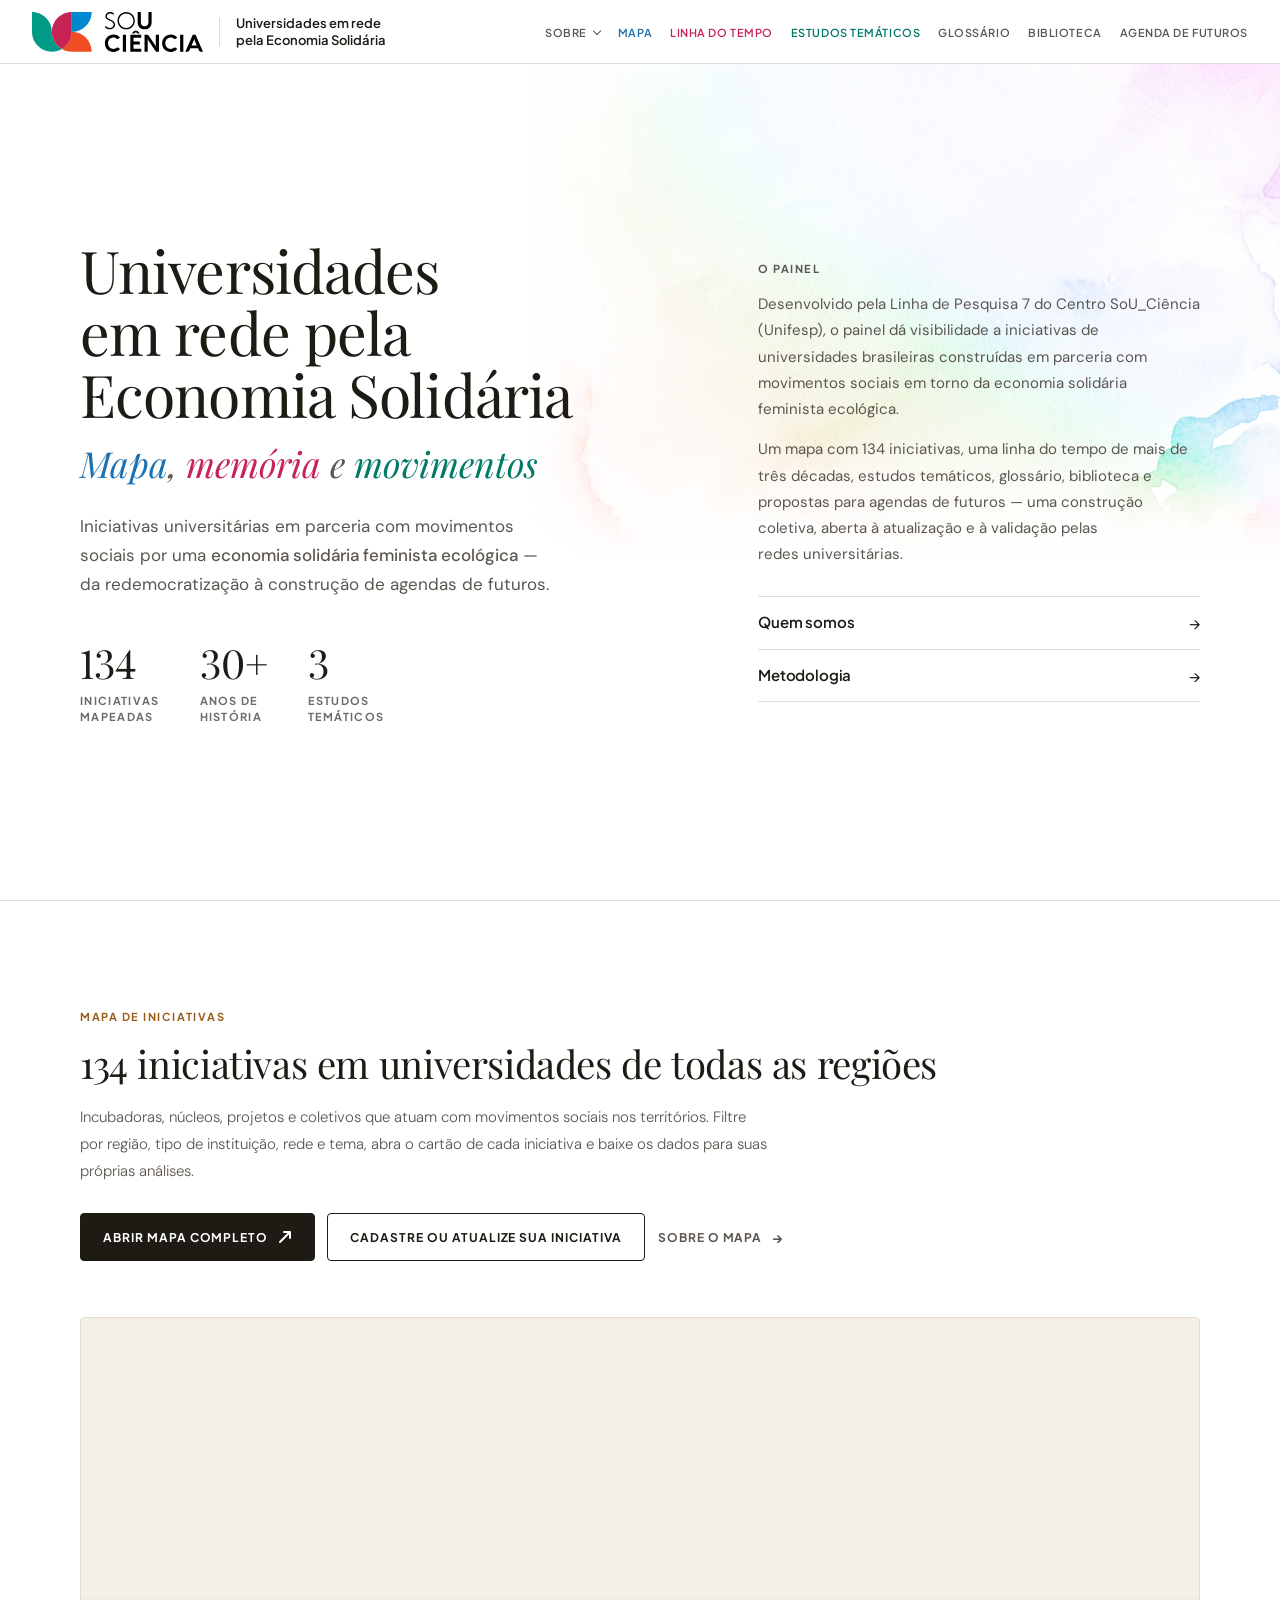
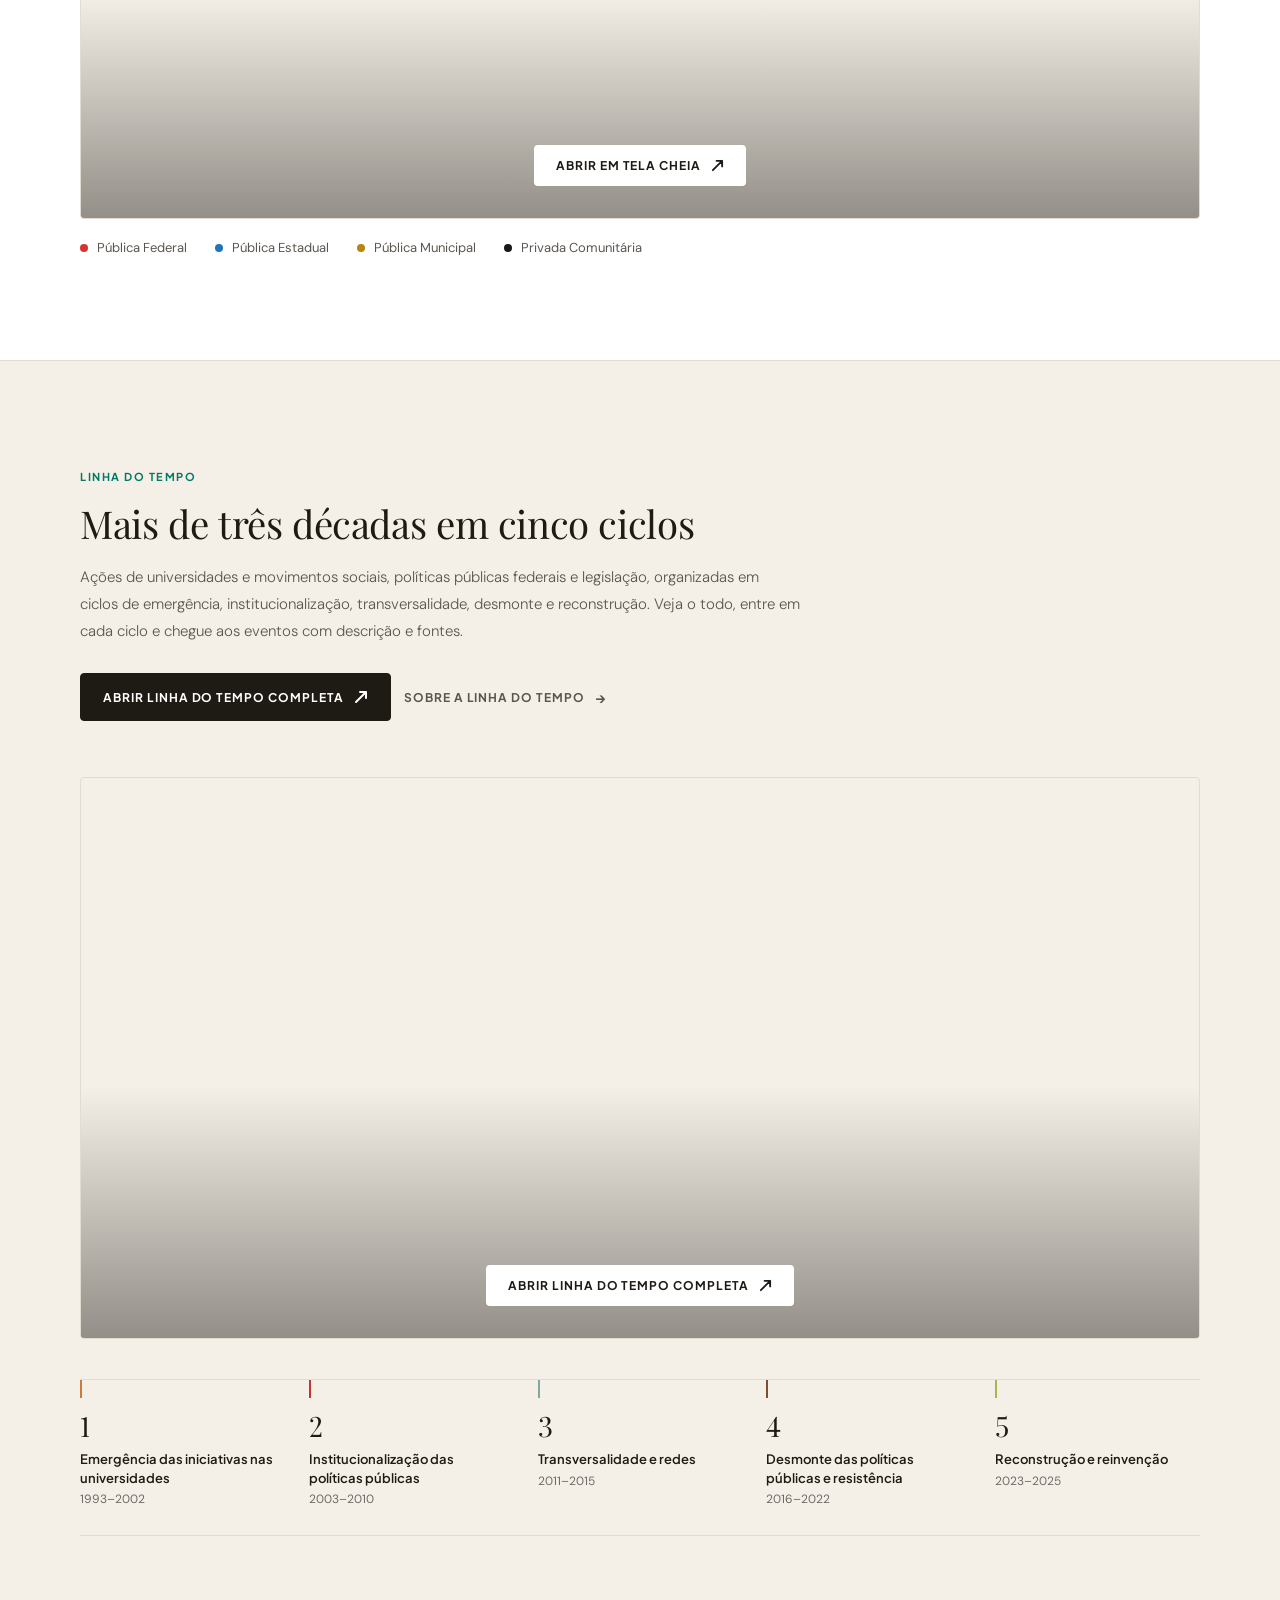
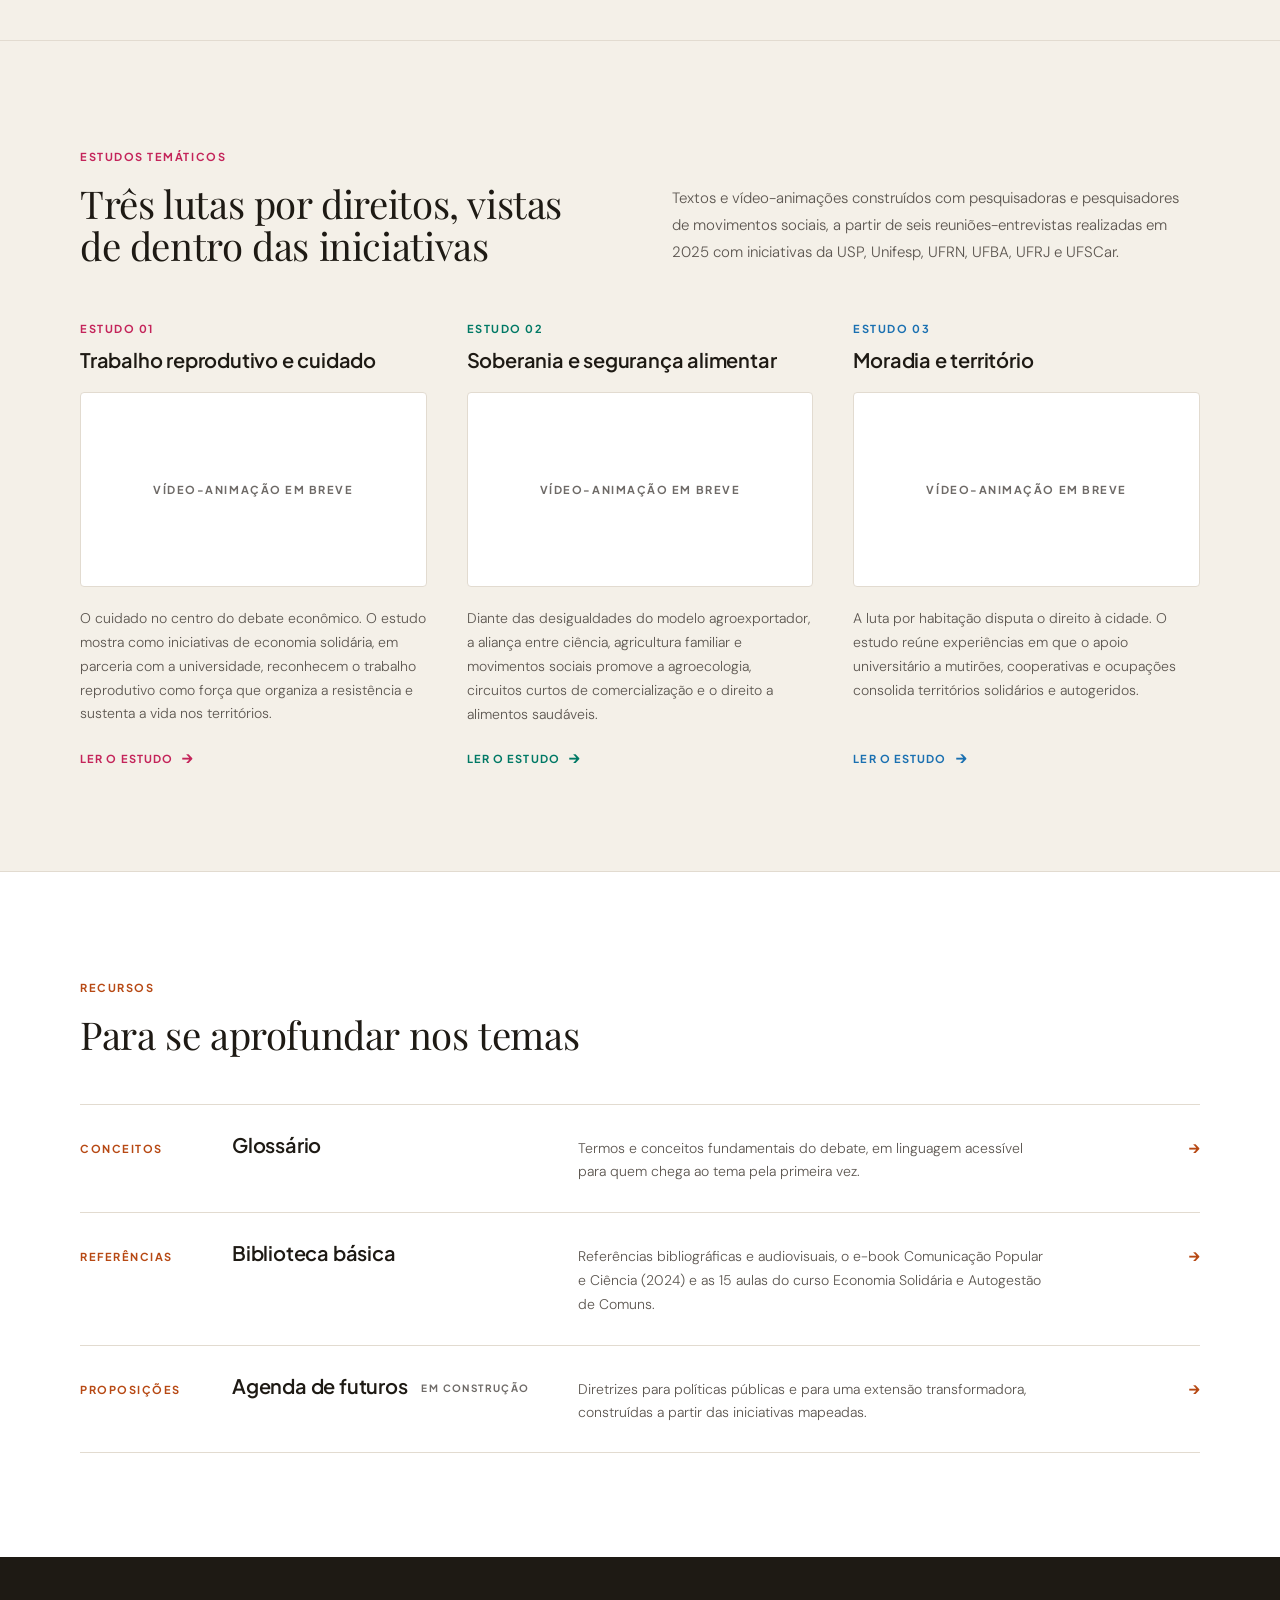
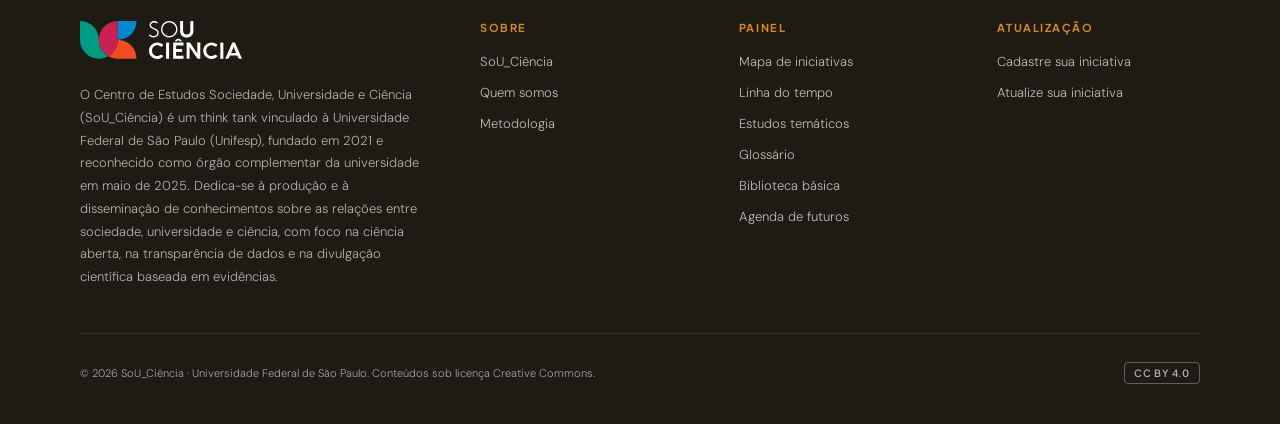
==== commit 7fb66f2d: "Parte C2: "Sobre" volta a ser link para O projeto - Clique e Enter levam a o-projeto.html (topo); o " ====
--- a/index.html
+++ b/index.html
@@ -38,7 +38,7 @@
   <button class="nav-toggle" type="button" aria-expanded="false" aria-controls="nav-links" aria-label="Abrir menu"><span></span></button>
   <ul class="nav-links" id="nav-links">
     <li class="nav-sub">
-      <button class="nav-sub-toggle" type="button" aria-expanded="false" aria-controls="submenu-sobre">Sobre <span class="nav-caret" aria-hidden="true"></span></button>
+      <a class="nav-sub-toggle" href="pages/o-projeto.html" aria-haspopup="true" aria-expanded="false" aria-controls="submenu-sobre">Sobre <span class="nav-caret" aria-hidden="true"></span></a>
       <ul class="nav-submenu" id="submenu-sobre">
         <li><a href="pages/o-projeto.html#apresentacao">Apresentação</a></li>
         <li><a href="pages/o-projeto.html#quem-somos">Quem somos</a></li>
--- a/assets/css/base.css
+++ b/assets/css/base.css
@@ -32,6 +32,13 @@
   -webkit-font-smoothing: antialiased;
 }
 img, svg, iframe { display:block; max-width:100%; }
+
+/* Sem viúvas: títulos equilibram as linhas; textos corridos evitam palavra sozinha
+   na última linha. Navegadores sem suporte recebem o fallback de main.js. */
+h1, h2, h3,
+.hero-subtitle, .page-subtitle, .row-title,
+.lesson-title, .estrategia summary { text-wrap: balance; }
+p, li, .sec-desc, .hero-desc { text-wrap: pretty; }
 a { color: inherit; }
 :focus-visible { outline: 2px solid var(--texto-azul); outline-offset: 3px; }
 
@@ -167,7 +174,6 @@
 
 .nav-submenu a:hover { color: var(--carvao); background: var(--areia); text-decoration: none; }
 
-.nav-sub.is-open .nav-submenu,
 .nav-sub:focus-within:not(.is-dismissed) .nav-submenu {
   opacity: 1;
   visibility: visible;
@@ -175,7 +181,6 @@
   transition-delay: 0s;
 }
 
-.nav-sub.is-open .nav-caret,
 .nav-sub:focus-within:not(.is-dismissed) .nav-caret { transform: translateY(2px) rotate(-135deg); }
 
 @media (hover: hover) and (pointer: fine) {
@@ -540,12 +545,11 @@
 
   .nav-links > li + li { border-top: 1px solid var(--areia); }
 
-  /* "Sobre" vira cabeçalho e os três subitens aparecem indentados */
-  .nav-sub-toggle { cursor: default; color: var(--carvao); }
+  /* "Sobre" é link para a página; os três subitens ficam sempre visíveis, indentados */
   .nav-caret { display: none; }
   .nav-submenu,
-  .nav-sub.is-open .nav-submenu,
-  .nav-sub:focus-within .nav-submenu {
+  .nav-sub:focus-within .nav-submenu,
+  .nav-sub:hover .nav-submenu {
     position: static;
     min-width: 0;
     opacity: 1;
--- a/assets/css/home.css
+++ b/assets/css/home.css
@@ -359,7 +359,7 @@
 .video-slot {
   position: relative;
   aspect-ratio: 16 / 9;
-  background: var(--areia);
+  background: var(--branco);   /* caixa branca sobre a seção areia */
   border: 1px solid var(--areia-borda);
   border-radius: var(--radius);
   overflow: hidden;
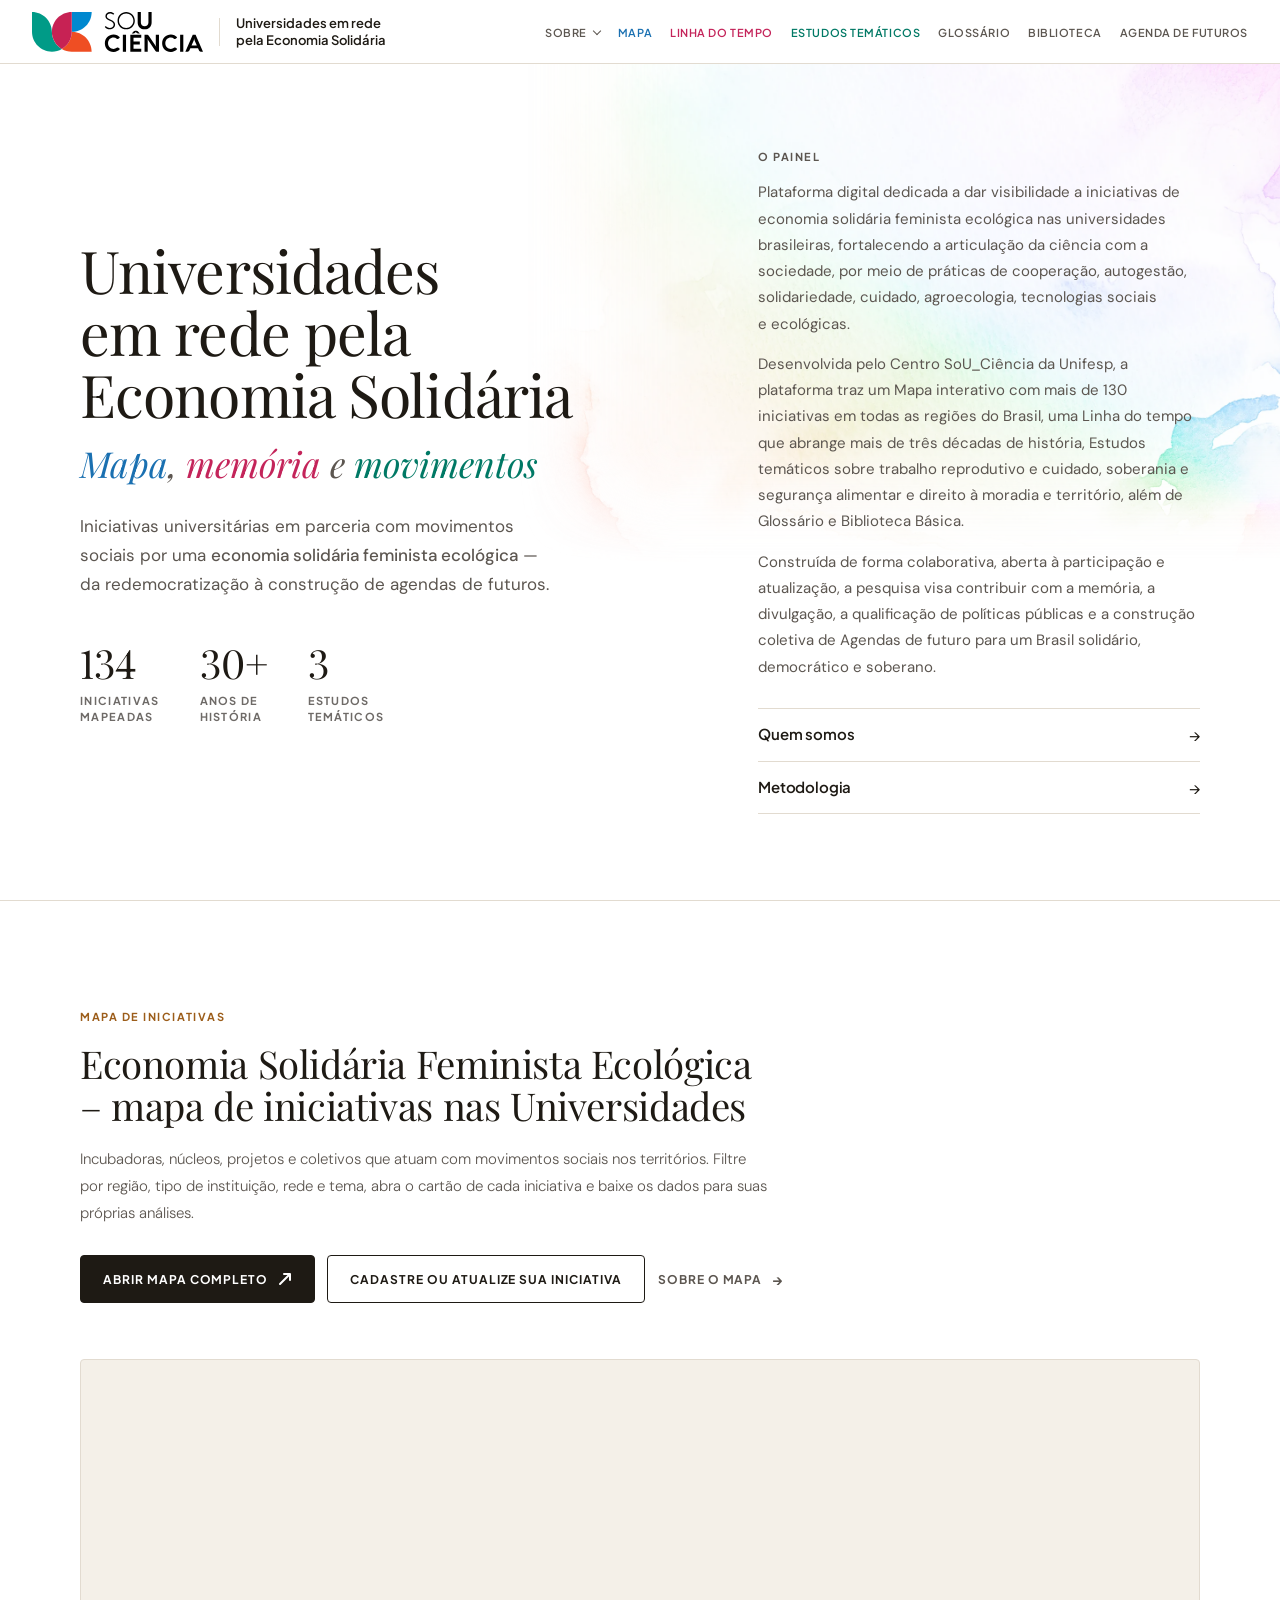
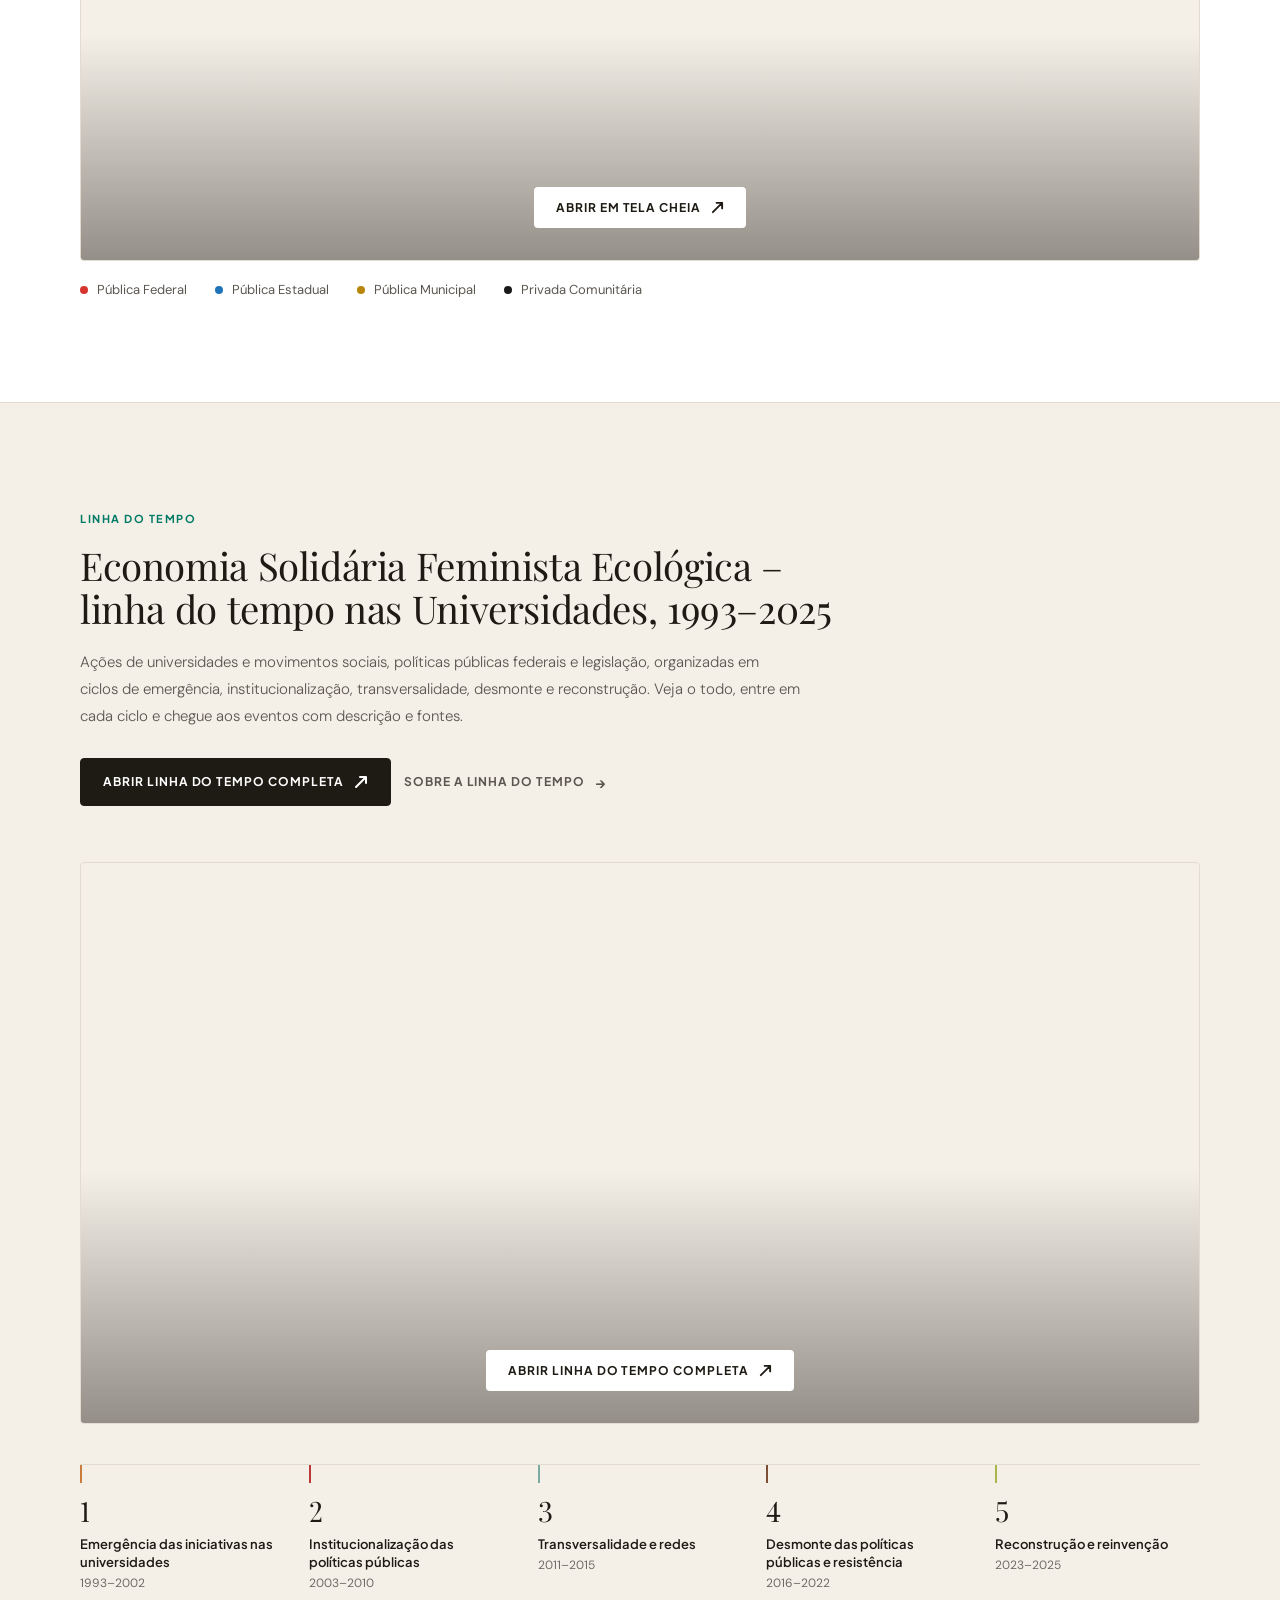
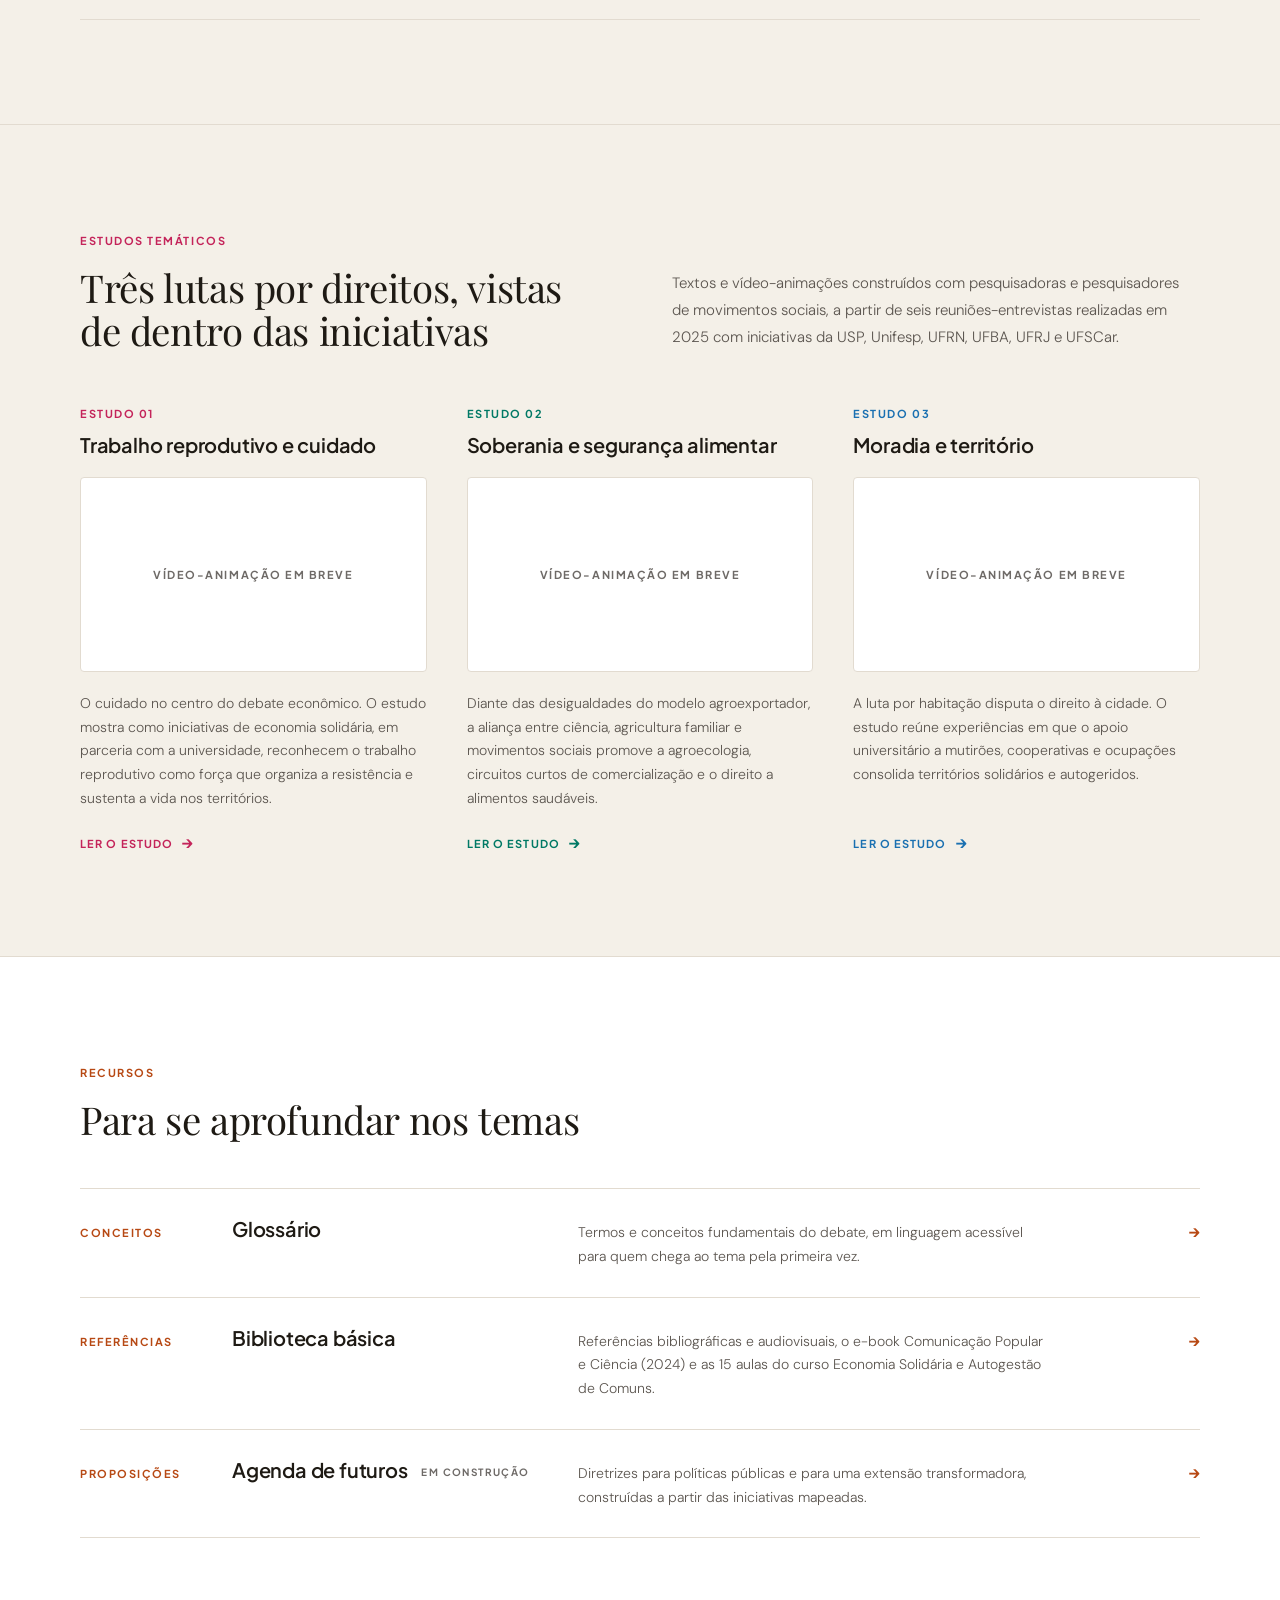
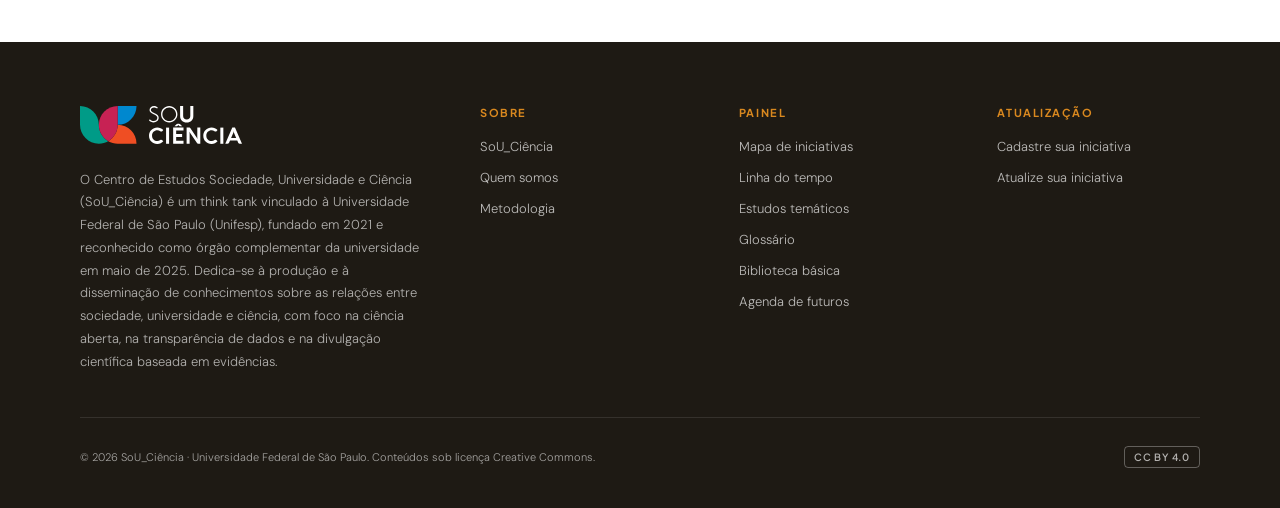
==== commit b94c86d5: "Parte B: novos títulos das seções Mapa e Linha do tempo Co-Authored-By: Claude Opus 5.5 <noreply@ant" ====
--- a/index.html
+++ b/index.html
@@ -91,10 +91,9 @@
 
     <aside class="hero-sobre" aria-labelledby="hero-sobre-label">
       <p class="hero-sobre-label" id="hero-sobre-label">O painel</p>
-      <!-- texto provisório: aguarda aprovação da equipe -->
-      <p class="hero-sobre-text">Desenvolvido pela Linha de Pesquisa 7 do Centro SoU_Ciência (Unifesp), o painel dá visibilidade a iniciativas de universidades brasileiras construídas em parceria com movimentos sociais em torno da economia solidária feminista ecológica.</p>
-      <p class="hero-sobre-text">Um mapa com 134 iniciativas, uma linha do tempo de mais de três décadas, estudos temáticos, glossário, biblioteca e propostas para agendas de futuros — uma construção coletiva, aberta à atualização e à validação pelas redes universitárias.</p>
-      <!-- fim do texto provisório -->
+      <p class="hero-sobre-text">Plataforma digital dedicada a dar visibilidade a iniciativas de economia solidária feminista ecológica nas universidades brasileiras, fortalecendo a articulação da ciência com a sociedade, por meio de práticas de cooperação, autogestão, solidariedade, cuidado, agroecologia, tecnologias sociais e ecológicas.</p>
+      <p class="hero-sobre-text">Desenvolvida pelo Centro SoU_Ciência da Unifesp, a plataforma traz um Mapa interativo com mais de 130 iniciativas em todas as regiões do Brasil, uma Linha do tempo que abrange mais de três décadas de história, Estudos temáticos sobre trabalho reprodutivo e cuidado, soberania e segurança alimentar e direito à moradia e território, além de Glossário e Biblioteca Básica.</p>
+      <p class="hero-sobre-text">Construída de forma colaborativa, aberta à participação e atualização, a pesquisa visa contribuir com a memória, a divulgação, a qualificação de políticas públicas e a construção coletiva de Agendas de futuro para um Brasil solidário, democrático e soberano.</p>
       <ul class="rows">
         <li style="--i:0"><a class="row row--compact" href="pages/o-projeto.html#quem-somos"><span class="row-title">Quem somos</span><span class="row-arr" aria-hidden="true">→</span></a></li>
         <li style="--i:1"><a class="row row--compact" href="pages/o-projeto.html#metodologia"><span class="row-title">Metodologia</span><span class="row-arr" aria-hidden="true">→</span></a></li>
@@ -108,7 +107,7 @@
 <section class="section" id="mapa">
   <div class="sec-head sec-head--stack">
     <div class="sec-tag" style="color:var(--texto-ocre)"><span>Mapa de iniciativas</span></div>
-    <h2 class="sec-title">134 iniciativas em universidades de todas as regiões</h2>
+    <h2 class="sec-title">Economia Solidária Feminista Ecológica – mapa de iniciativas nas Universidades</h2>
     <p class="sec-desc">
       Incubadoras, núcleos, projetos e coletivos que atuam com movimentos sociais nos territórios. Filtre por região, tipo de instituição, rede e tema, abra o cartão de cada iniciativa e baixe os dados para suas próprias análises.
     </p>
@@ -154,7 +153,7 @@
 <section class="section section--areia" id="linha-do-tempo">
   <div class="sec-head sec-head--stack">
     <div class="sec-tag" style="color:var(--texto-verde)"><span>Linha do tempo</span></div>
-    <h2 class="sec-title">Mais de três décadas em cinco ciclos</h2>
+    <h2 class="sec-title">Economia Solidária Feminista Ecológica – linha do tempo nas Universidades, 1993–2025</h2>
     <p class="sec-desc">
       Ações de universidades e movimentos sociais, políticas públicas federais e legislação, organizadas em ciclos de emergência, institucionalização, transversalidade, desmonte e reconstrução. Veja o todo, entre em cada ciclo e chegue aos eventos com descrição e fontes.
     </p>
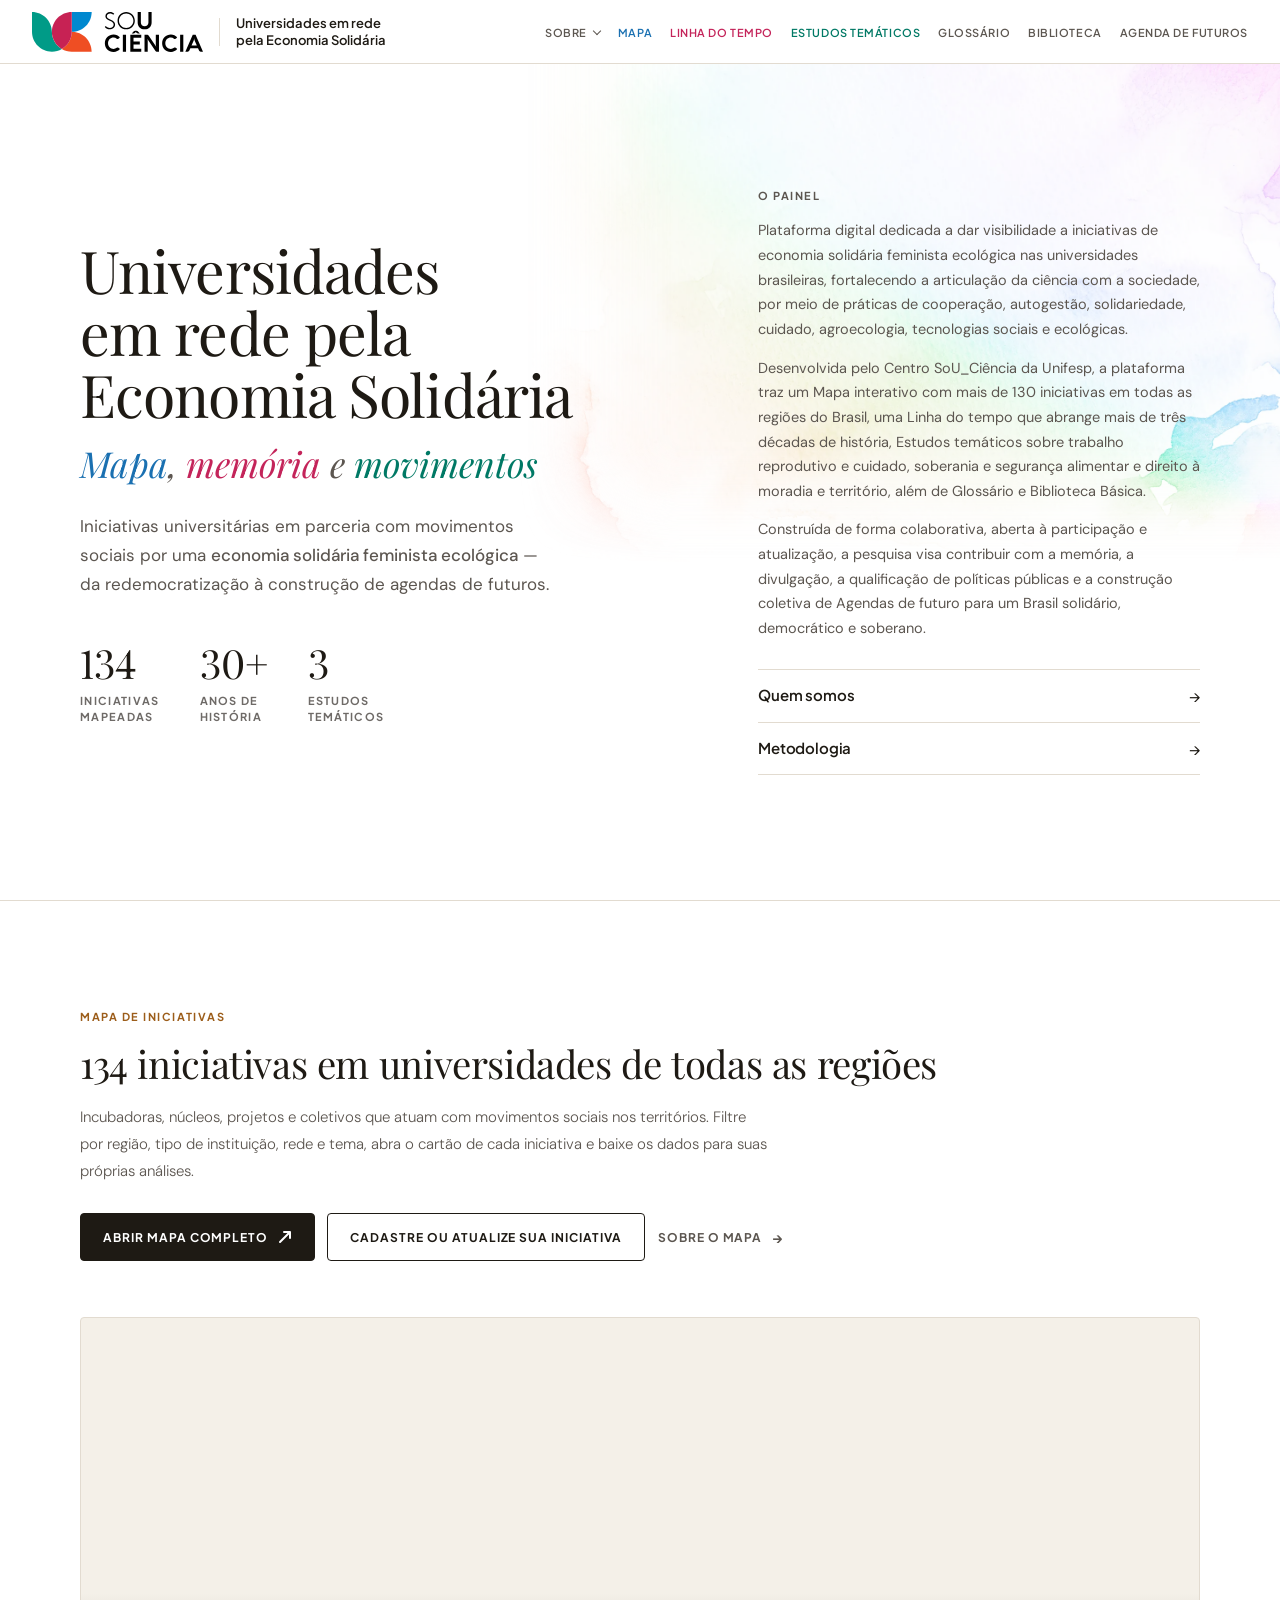
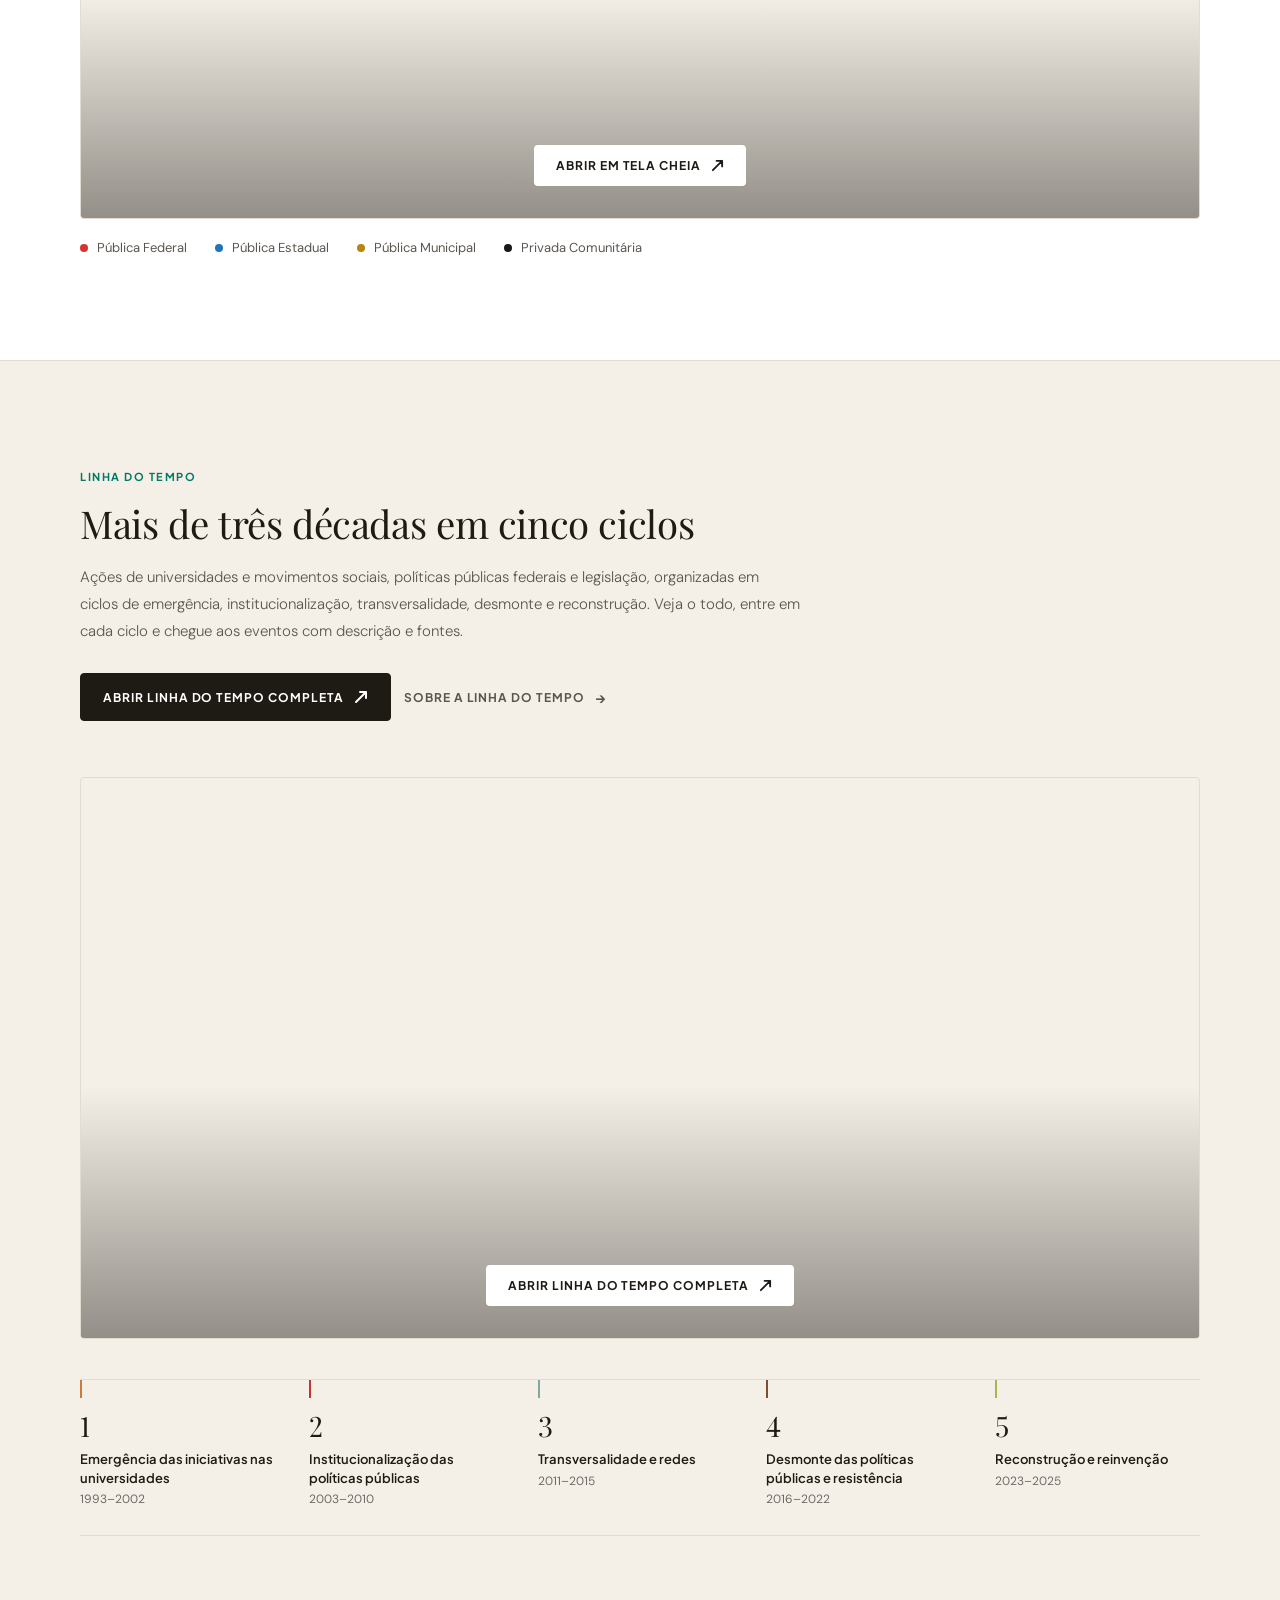
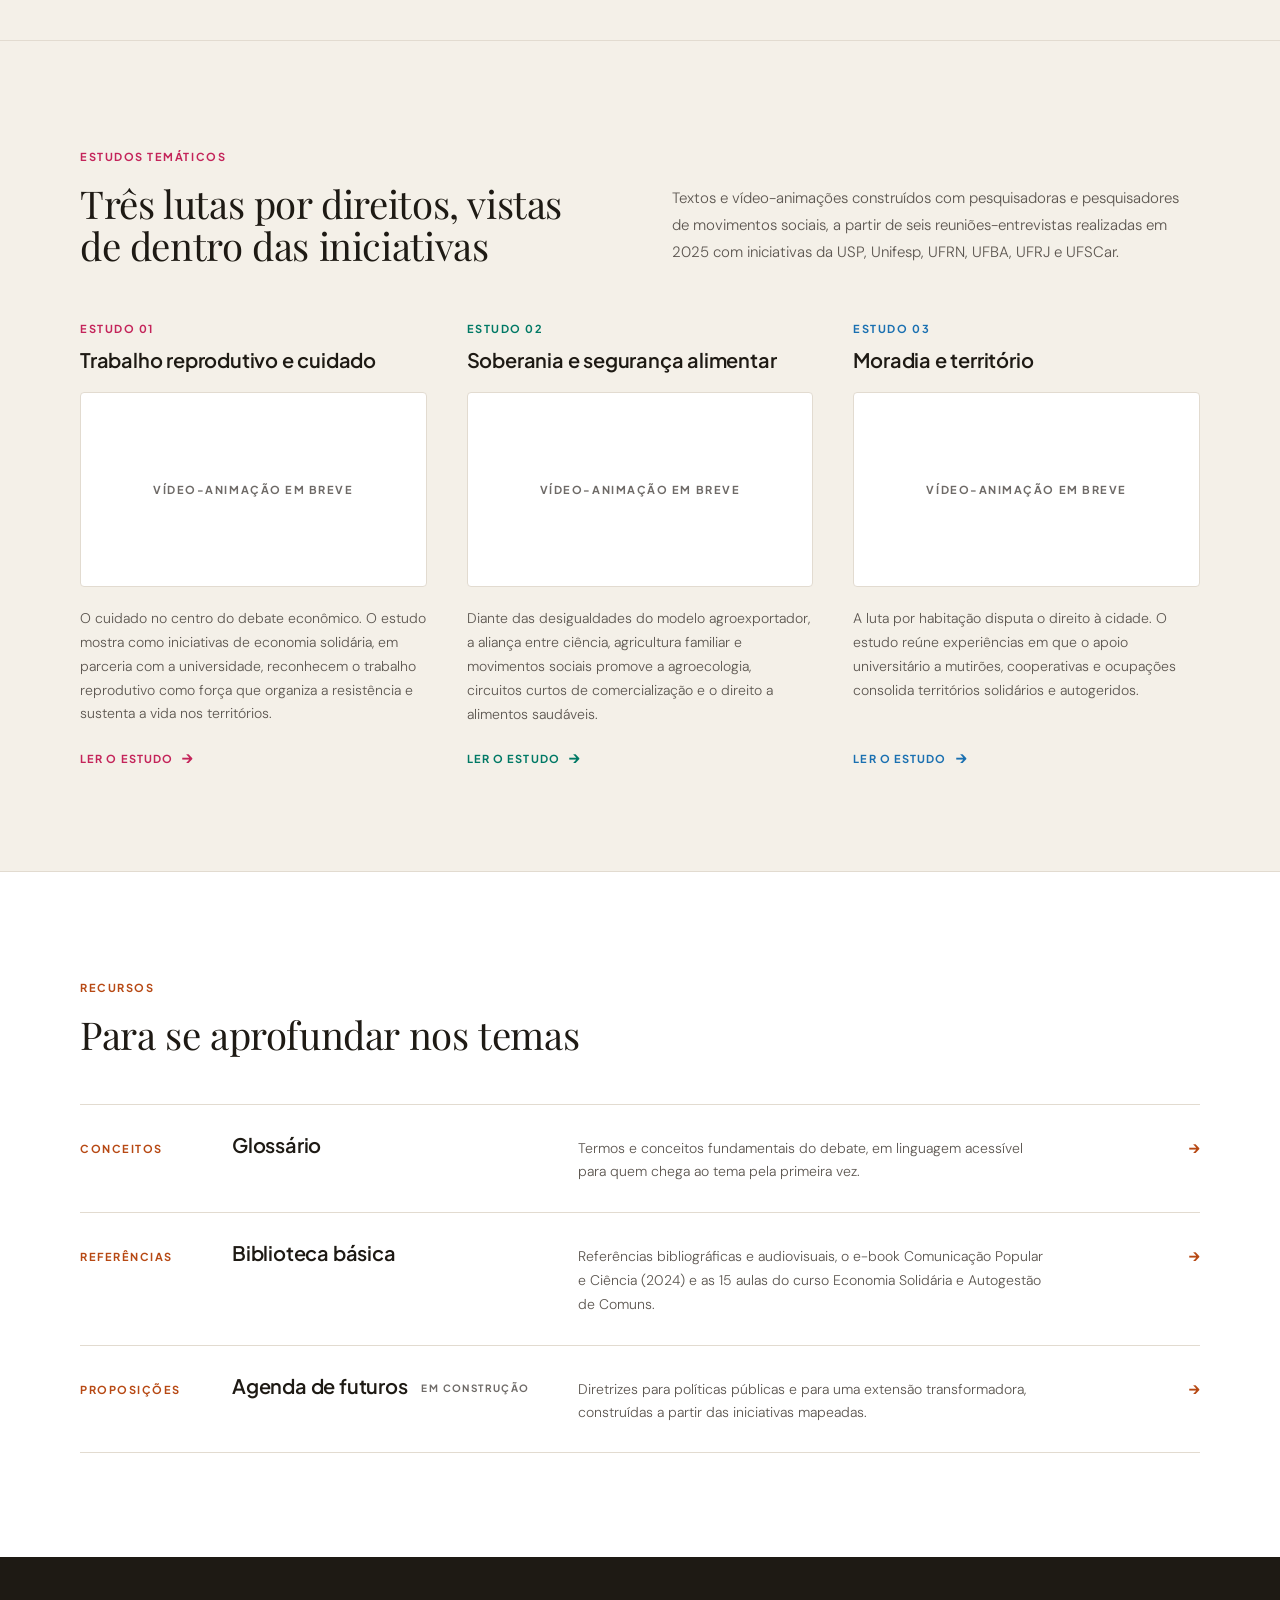
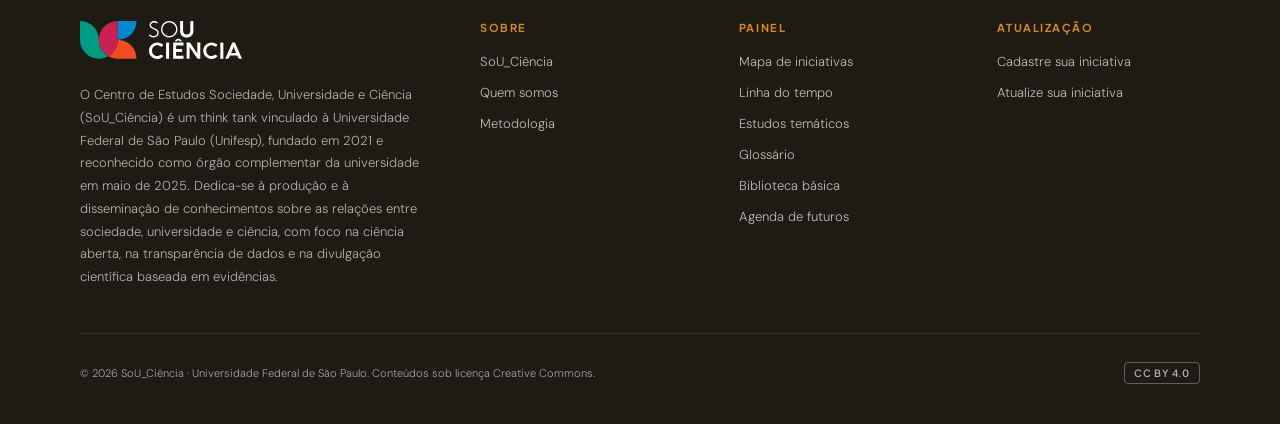
==== commit aac90c48: "Parte A: texto de apresentação aprovado no hero Troca os dois parágrafos provisórios do bloco "O pai" ====
--- a/index.html
+++ b/index.html
@@ -107,7 +107,7 @@
 <section class="section" id="mapa">
   <div class="sec-head sec-head--stack">
     <div class="sec-tag" style="color:var(--texto-ocre)"><span>Mapa de iniciativas</span></div>
-    <h2 class="sec-title">Economia Solidária Feminista Ecológica – mapa de iniciativas nas Universidades</h2>
+    <h2 class="sec-title">134 iniciativas em universidades de todas as regiões</h2>
     <p class="sec-desc">
       Incubadoras, núcleos, projetos e coletivos que atuam com movimentos sociais nos territórios. Filtre por região, tipo de instituição, rede e tema, abra o cartão de cada iniciativa e baixe os dados para suas próprias análises.
     </p>
@@ -153,7 +153,7 @@
 <section class="section section--areia" id="linha-do-tempo">
   <div class="sec-head sec-head--stack">
     <div class="sec-tag" style="color:var(--texto-verde)"><span>Linha do tempo</span></div>
-    <h2 class="sec-title">Economia Solidária Feminista Ecológica – linha do tempo nas Universidades, 1993–2025</h2>
+    <h2 class="sec-title">Mais de três décadas em cinco ciclos</h2>
     <p class="sec-desc">
       Ações de universidades e movimentos sociais, políticas públicas federais e legislação, organizadas em ciclos de emergência, institucionalização, transversalidade, desmonte e reconstrução. Veja o todo, entre em cada ciclo e chegue aos eventos com descrição e fontes.
     </p>
--- a/assets/css/home.css
+++ b/assets/css/home.css
@@ -144,7 +144,7 @@
   color: var(--texto-cinza-claro);
 }
 
-/* bloco "O painel": rótulo, dois parágrafos e dois links em linhas compactas */
+/* bloco "O painel": rótulo, três parágrafos e dois links em linhas compactas */
 .hero-sobre-label {
   font-family: var(--f-ui);
   font-size: var(--fs-eyebrow);
@@ -156,9 +156,11 @@
 }
 
 .hero-sobre-text {
-  font-size: var(--fs-body);
-  line-height: 1.75;
+  font-family: var(--f-body);
+  font-size: 14.5px;
+  line-height: 1.7;
   color: var(--cinza);
+  max-width: 520px;
 }
 
 .hero-sobre-text + .hero-sobre-text { margin-top: 14px; }
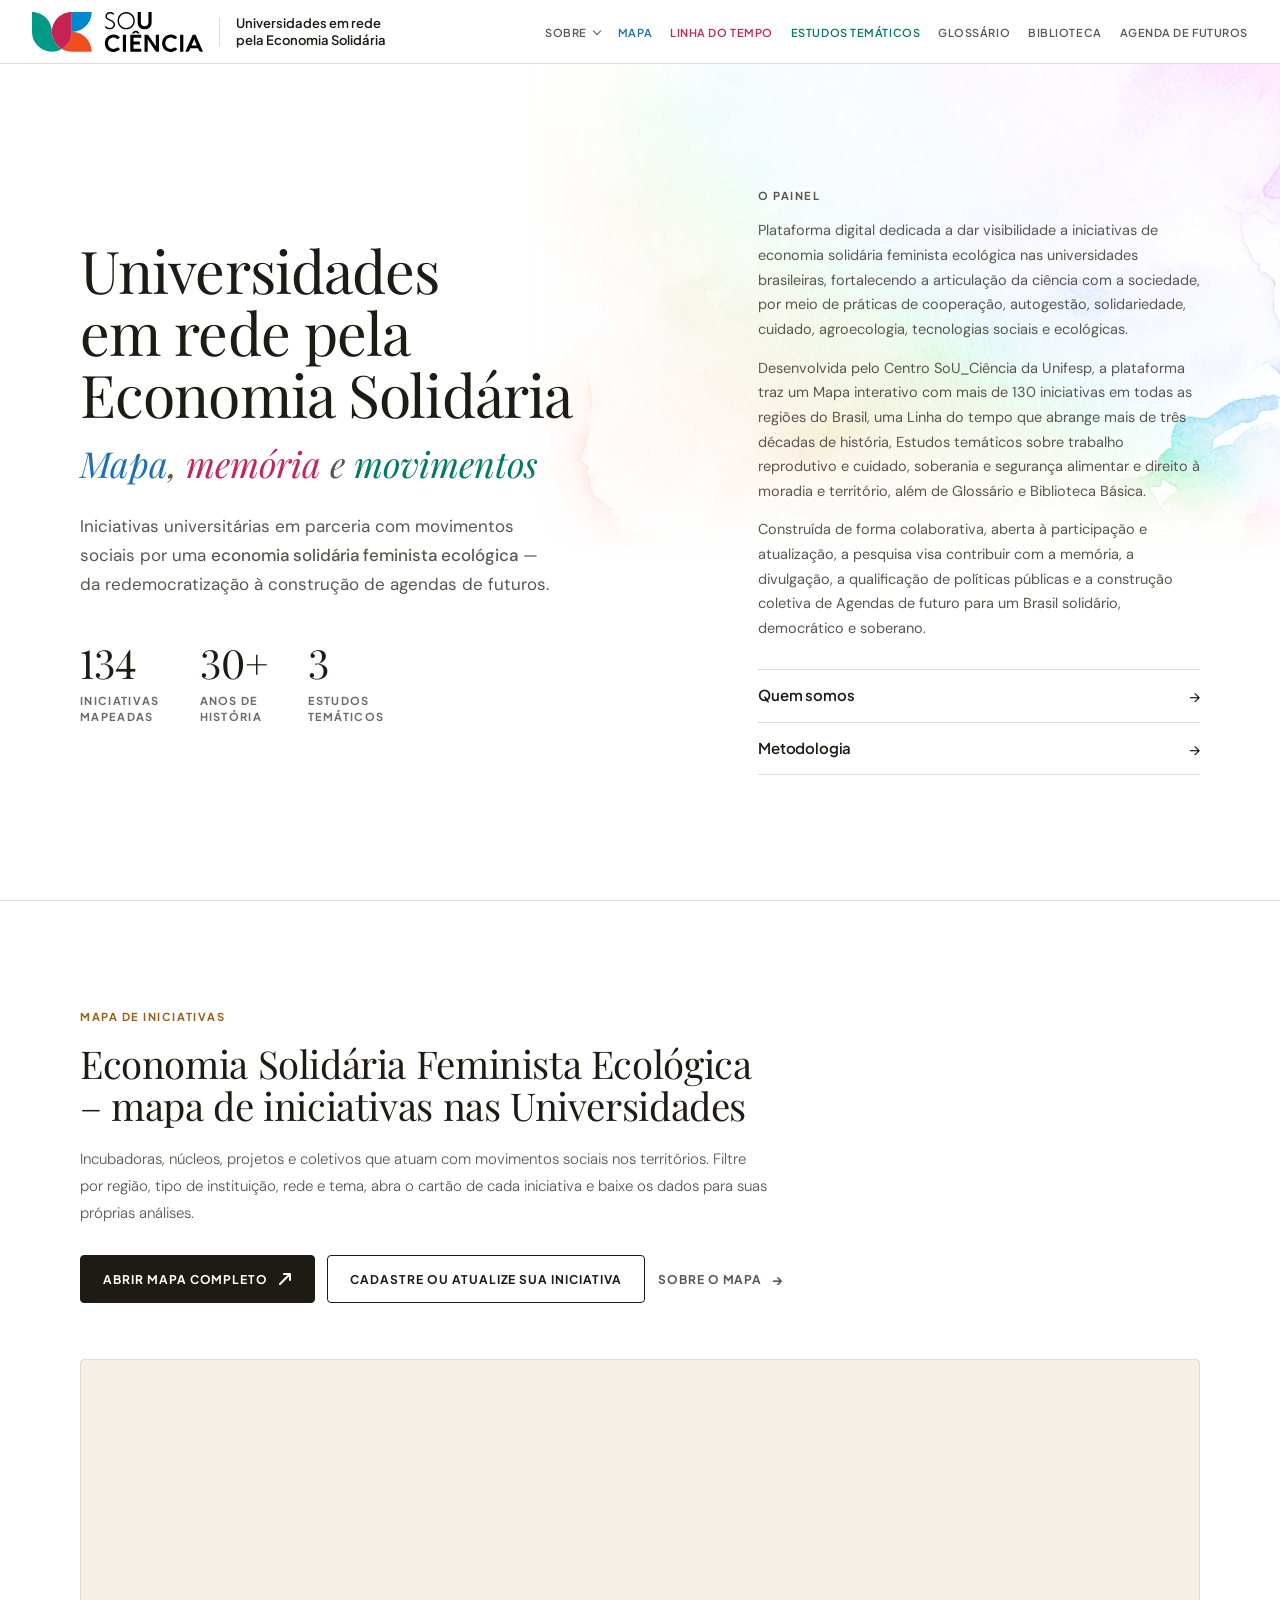
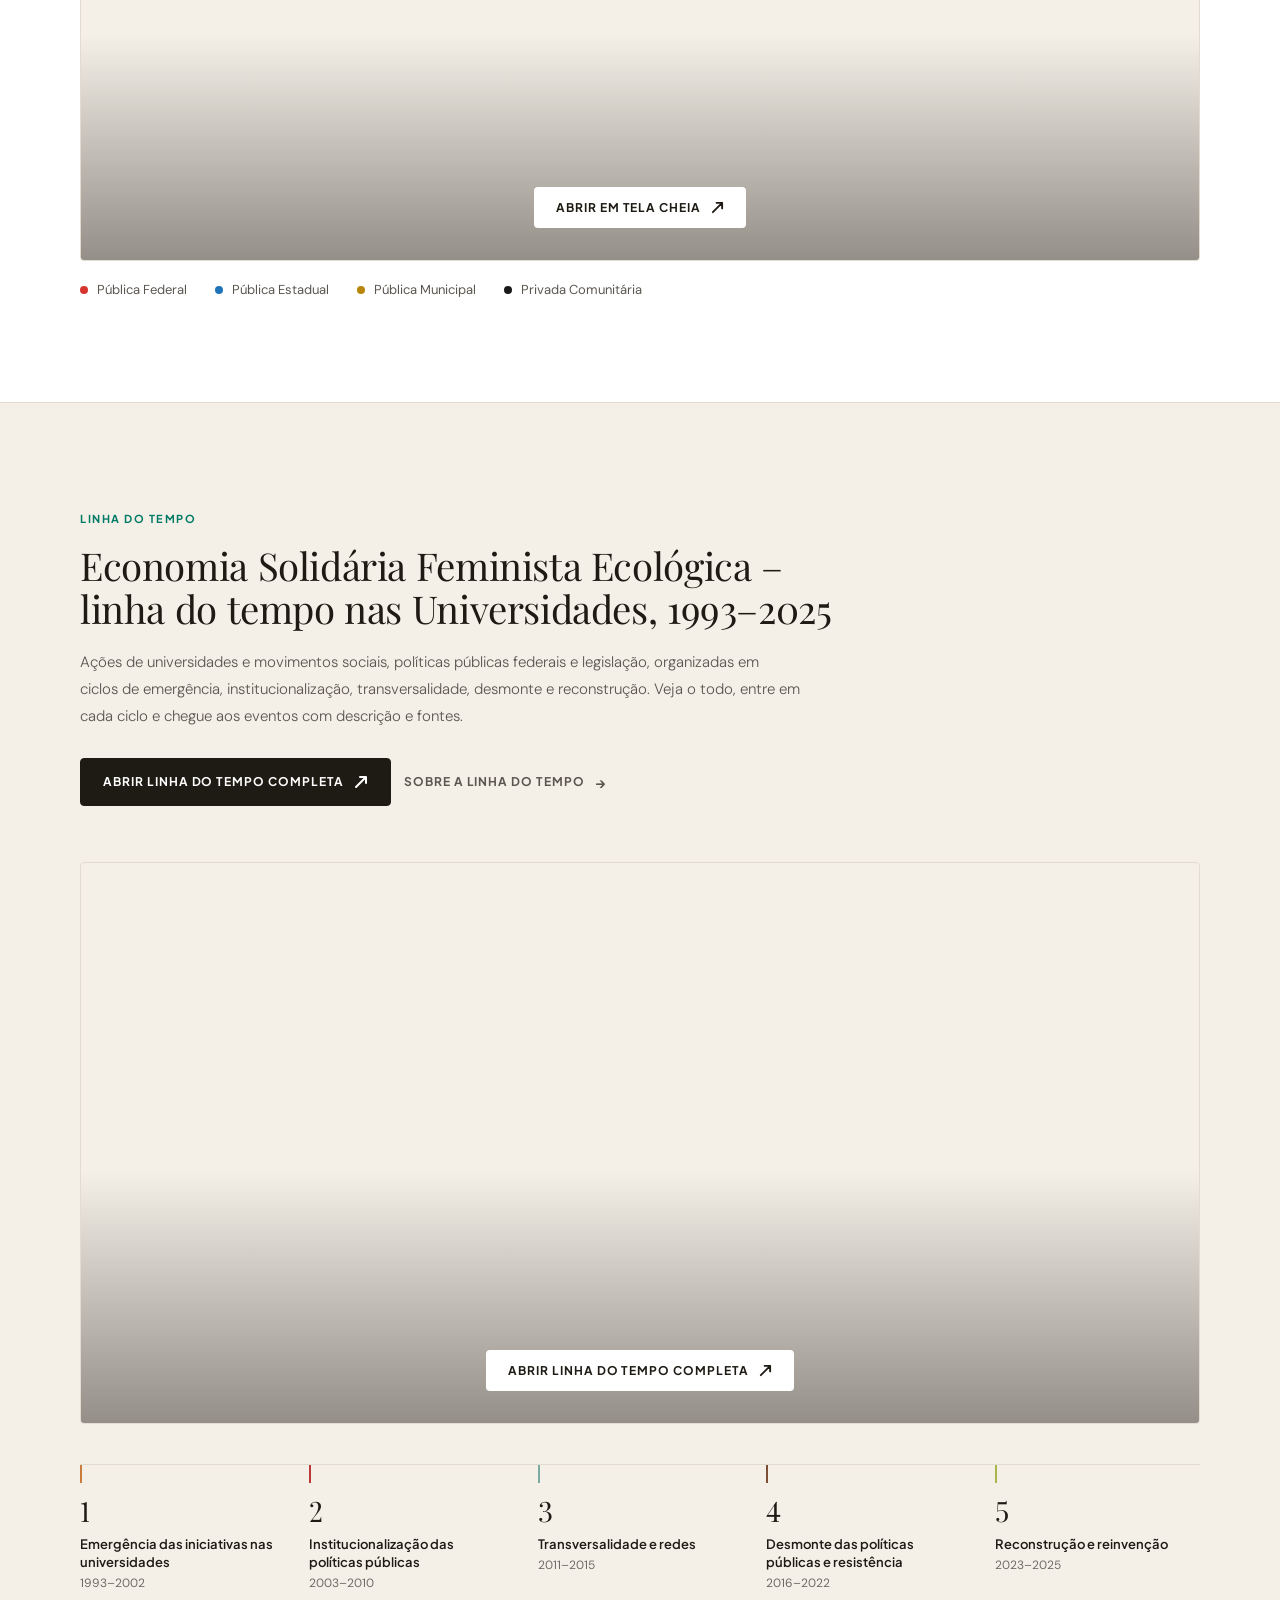
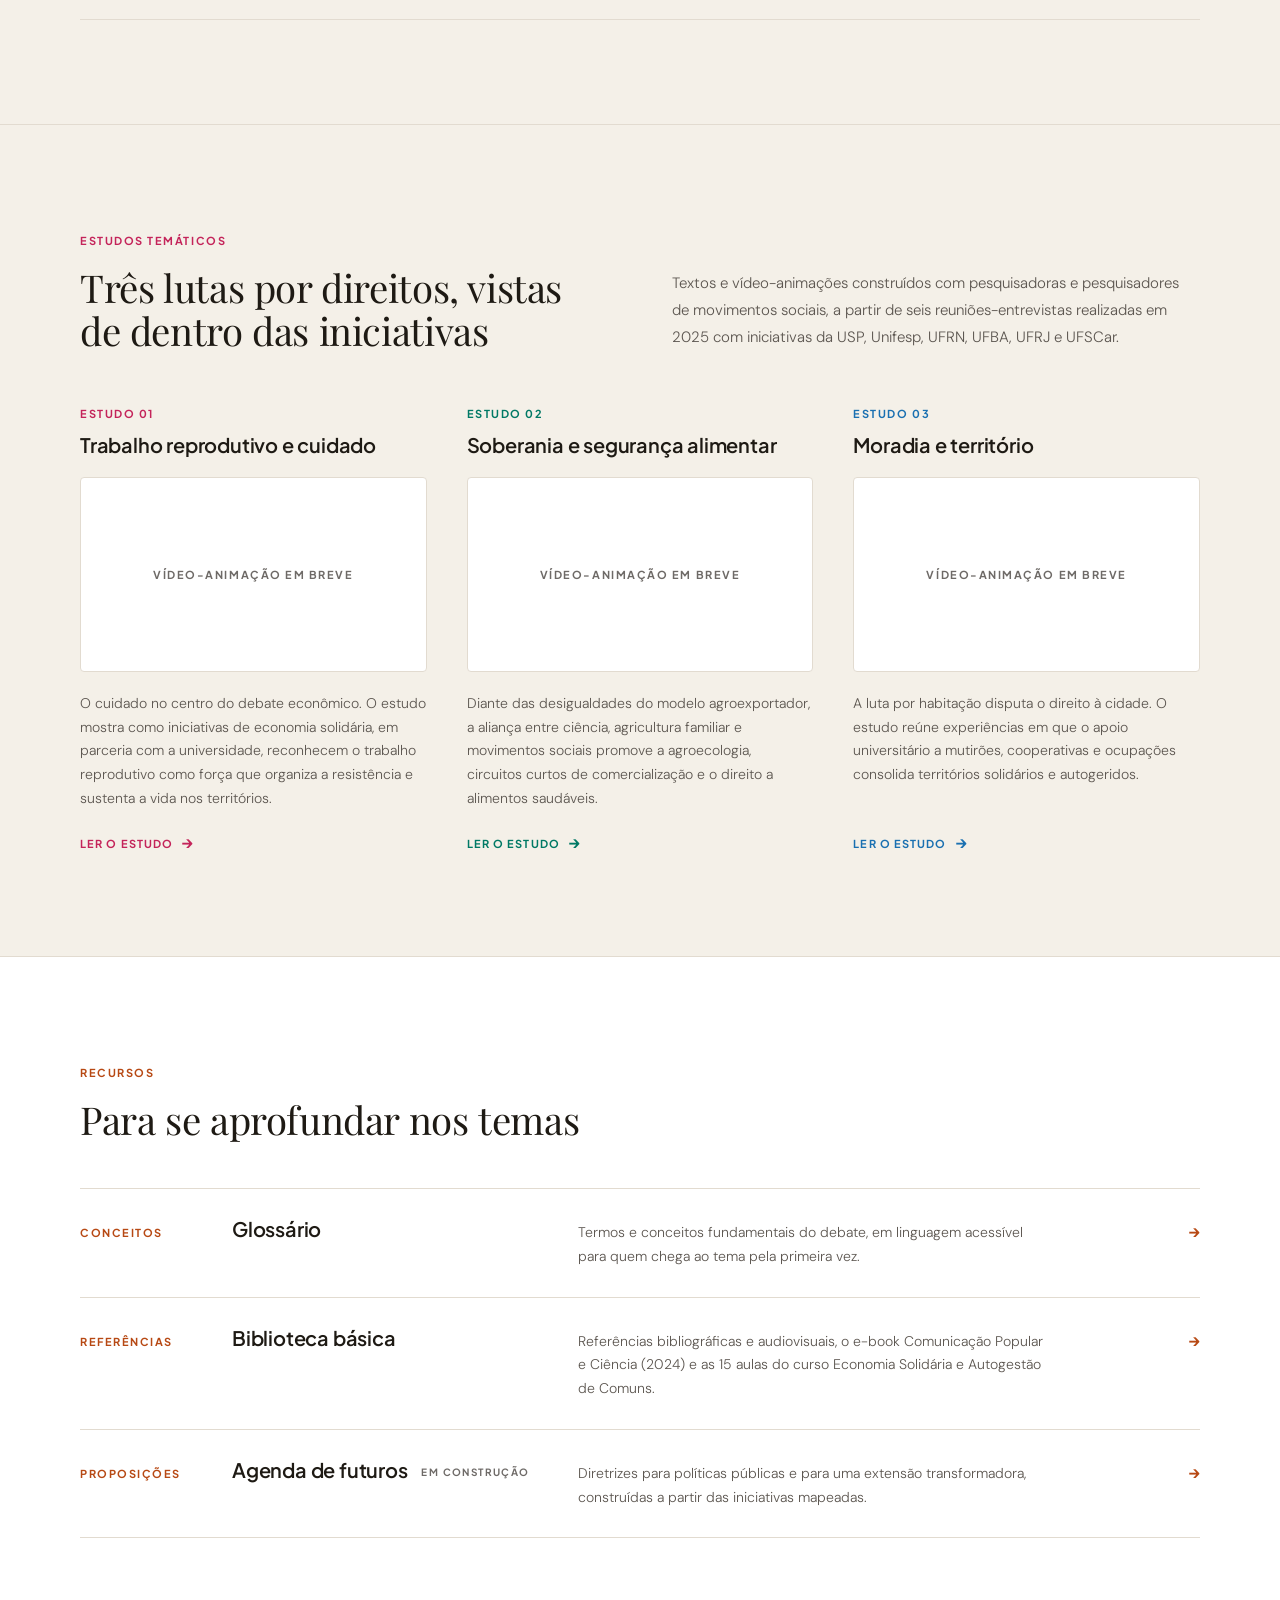
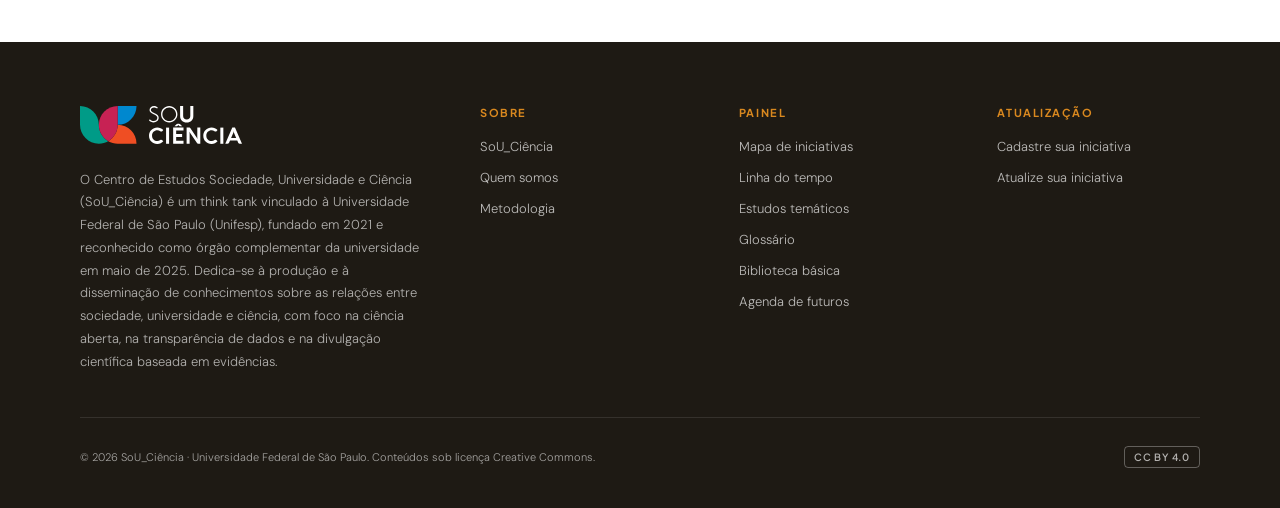
==== commit a0c6a7fe: "Mescla rodada-30out: texto do hero e títulos das seções Mapa e Linha do tempo Co-Authored-By: Claude" ====
--- a/index.html
+++ b/index.html
@@ -107,7 +107,7 @@
 <section class="section" id="mapa">
   <div class="sec-head sec-head--stack">
     <div class="sec-tag" style="color:var(--texto-ocre)"><span>Mapa de iniciativas</span></div>
-    <h2 class="sec-title">134 iniciativas em universidades de todas as regiões</h2>
+    <h2 class="sec-title">Economia Solidária Feminista Ecológica – mapa de iniciativas nas Universidades</h2>
     <p class="sec-desc">
       Incubadoras, núcleos, projetos e coletivos que atuam com movimentos sociais nos territórios. Filtre por região, tipo de instituição, rede e tema, abra o cartão de cada iniciativa e baixe os dados para suas próprias análises.
     </p>
@@ -153,7 +153,7 @@
 <section class="section section--areia" id="linha-do-tempo">
   <div class="sec-head sec-head--stack">
     <div class="sec-tag" style="color:var(--texto-verde)"><span>Linha do tempo</span></div>
-    <h2 class="sec-title">Mais de três décadas em cinco ciclos</h2>
+    <h2 class="sec-title">Economia Solidária Feminista Ecológica – linha do tempo nas Universidades, 1993–2025</h2>
     <p class="sec-desc">
       Ações de universidades e movimentos sociais, políticas públicas federais e legislação, organizadas em ciclos de emergência, institucionalização, transversalidade, desmonte e reconstrução. Veja o todo, entre em cada ciclo e chegue aos eventos com descrição e fontes.
     </p>
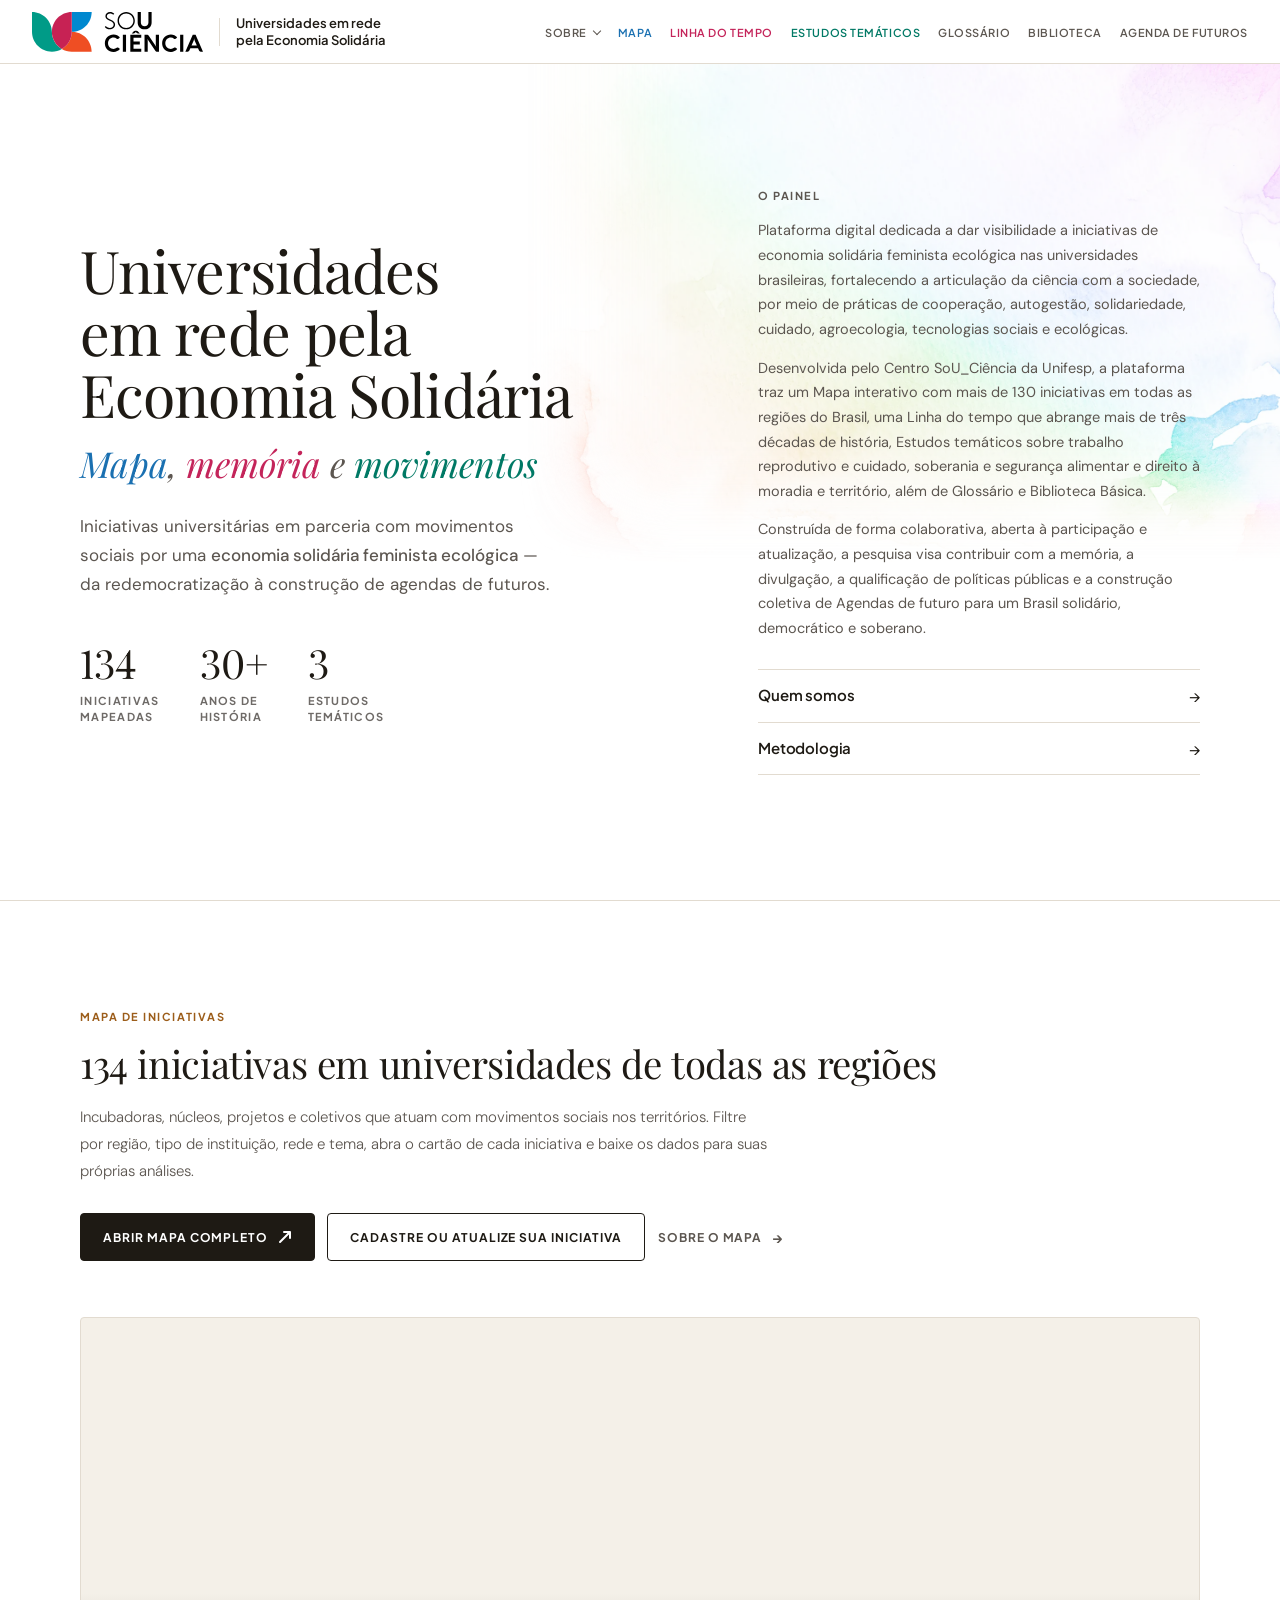
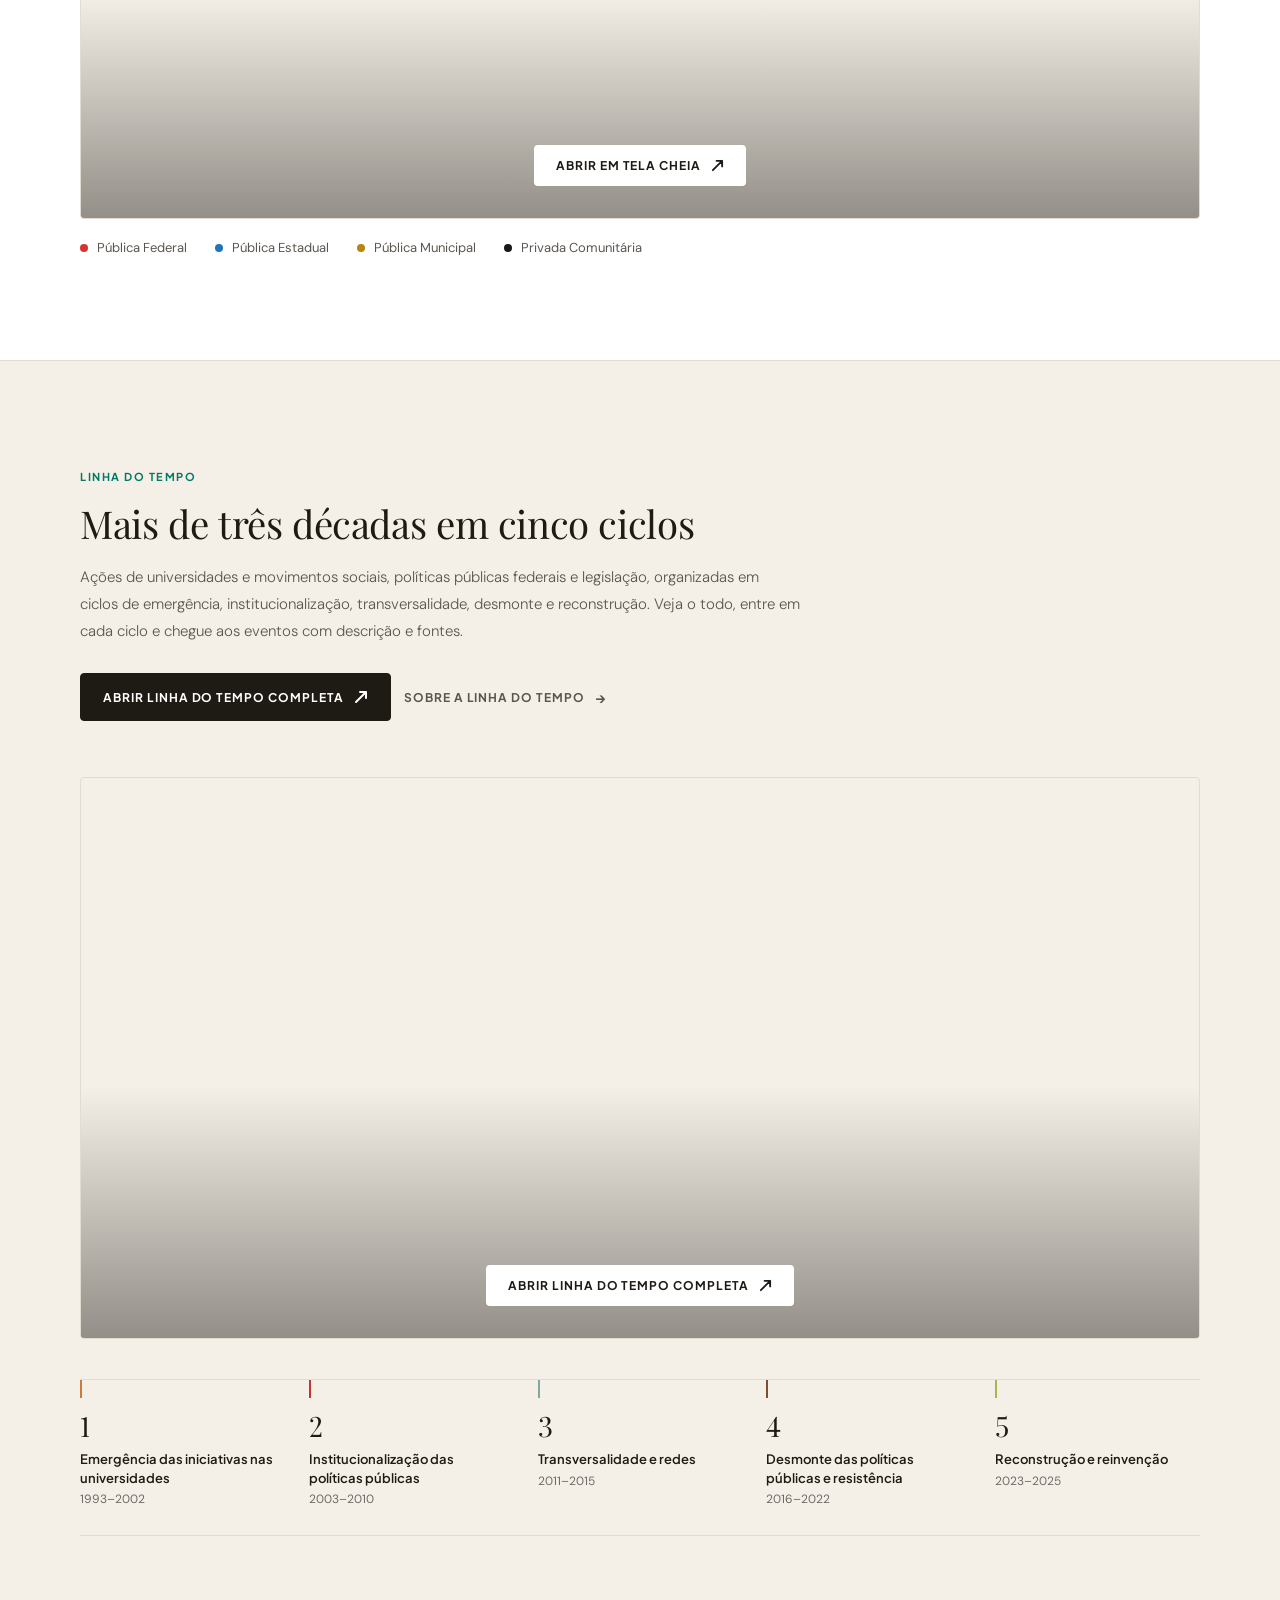
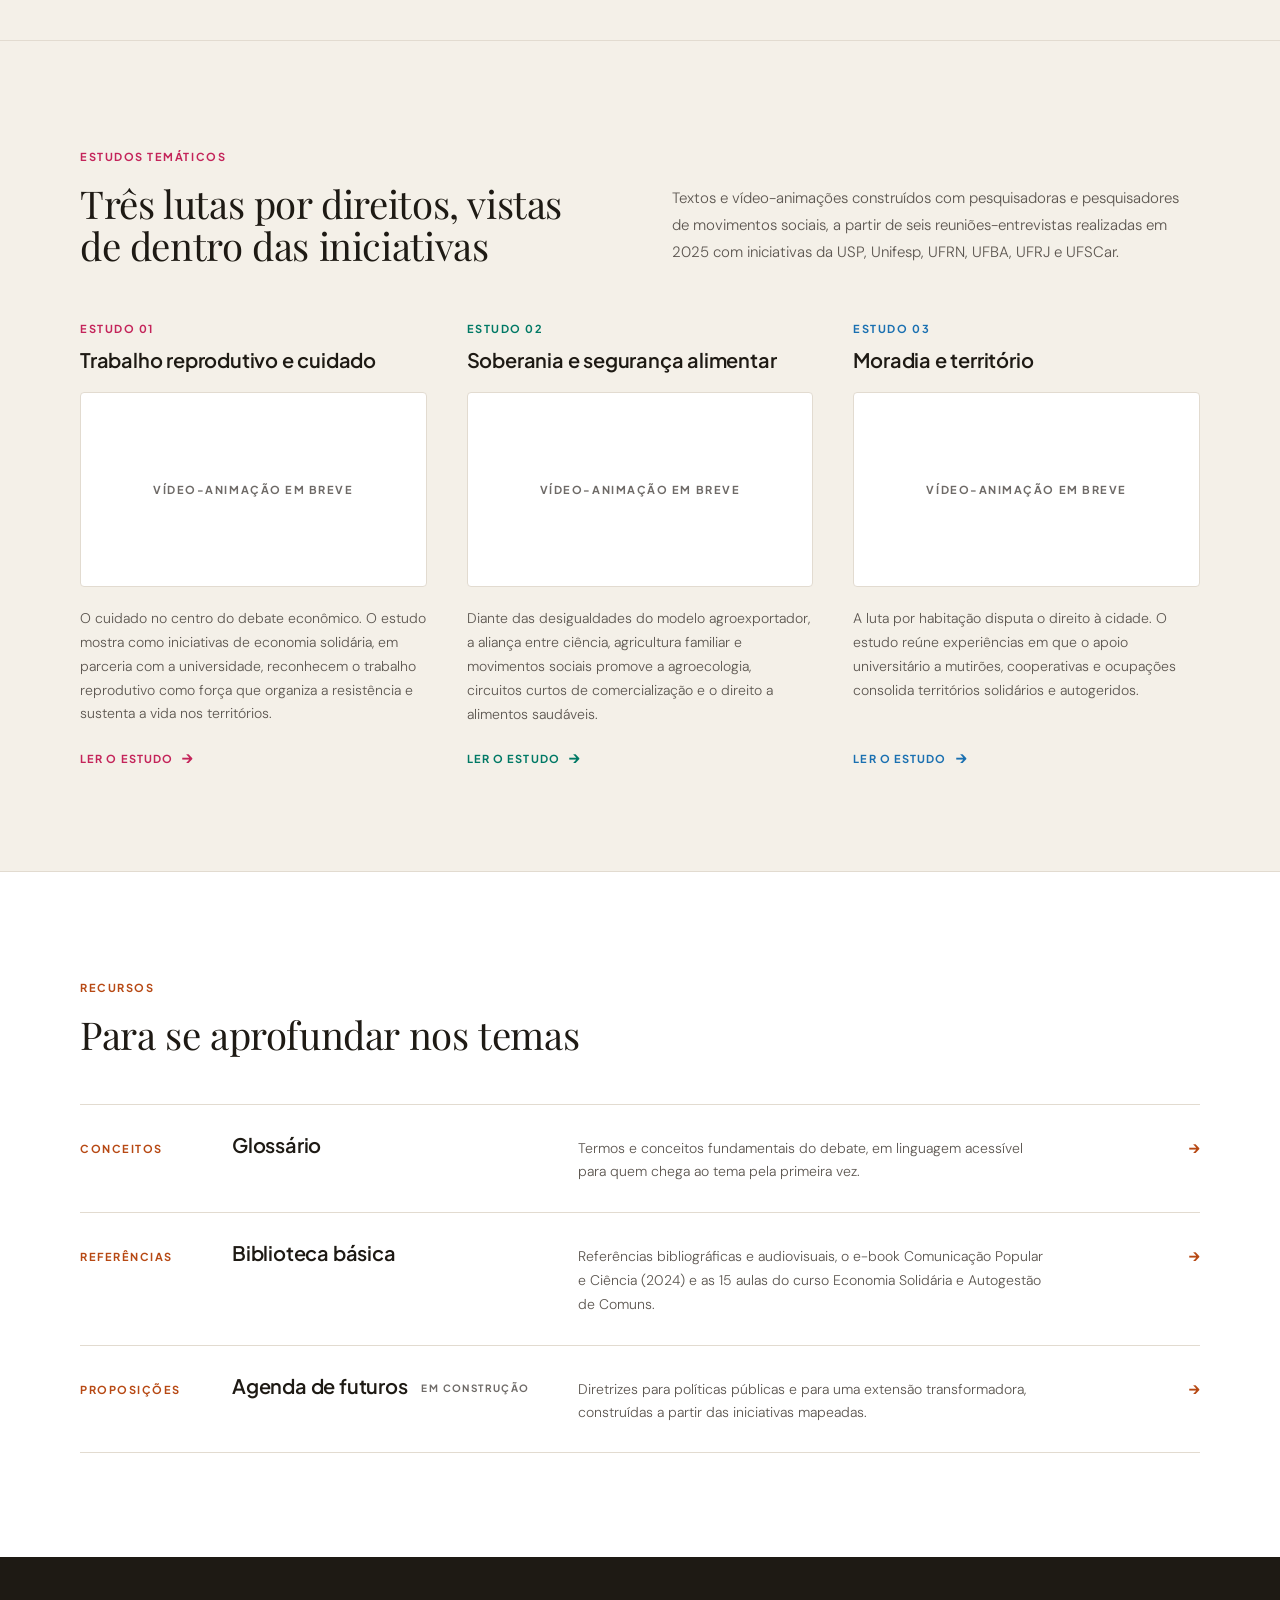
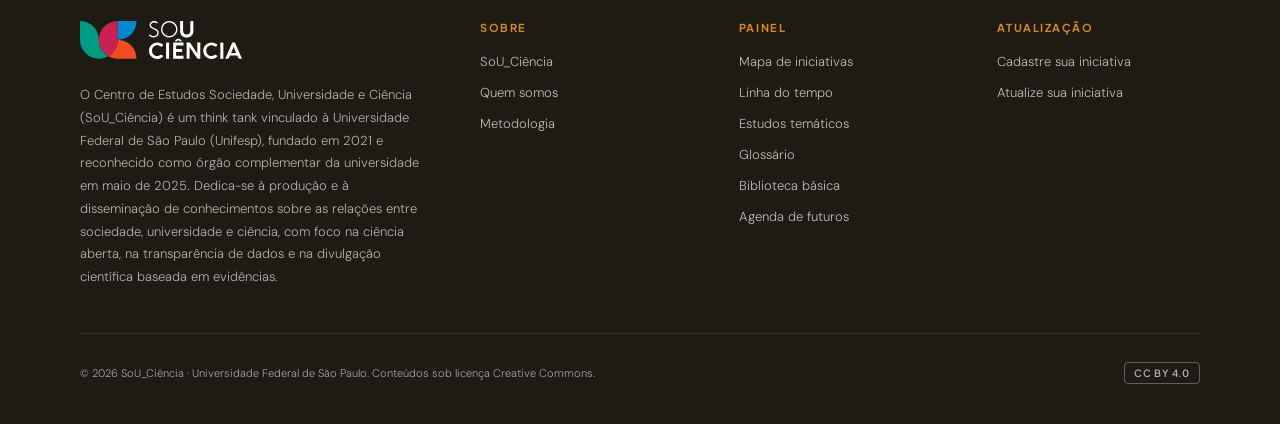
==== commit 3ca6becd: "Reverte títulos das seções Mapa e Linha do tempo (ficam os títulos anteriores) This reverts commit b" ====
--- a/index.html
+++ b/index.html
@@ -107,7 +107,7 @@
 <section class="section" id="mapa">
   <div class="sec-head sec-head--stack">
     <div class="sec-tag" style="color:var(--texto-ocre)"><span>Mapa de iniciativas</span></div>
-    <h2 class="sec-title">Economia Solidária Feminista Ecológica – mapa de iniciativas nas Universidades</h2>
+    <h2 class="sec-title">134 iniciativas em universidades de todas as regiões</h2>
     <p class="sec-desc">
       Incubadoras, núcleos, projetos e coletivos que atuam com movimentos sociais nos territórios. Filtre por região, tipo de instituição, rede e tema, abra o cartão de cada iniciativa e baixe os dados para suas próprias análises.
     </p>
@@ -153,7 +153,7 @@
 <section class="section section--areia" id="linha-do-tempo">
   <div class="sec-head sec-head--stack">
     <div class="sec-tag" style="color:var(--texto-verde)"><span>Linha do tempo</span></div>
-    <h2 class="sec-title">Economia Solidária Feminista Ecológica – linha do tempo nas Universidades, 1993–2025</h2>
+    <h2 class="sec-title">Mais de três décadas em cinco ciclos</h2>
     <p class="sec-desc">
       Ações de universidades e movimentos sociais, políticas públicas federais e legislação, organizadas em ciclos de emergência, institucionalização, transversalidade, desmonte e reconstrução. Veja o todo, entre em cada ciclo e chegue aos eventos com descrição e fontes.
     </p>
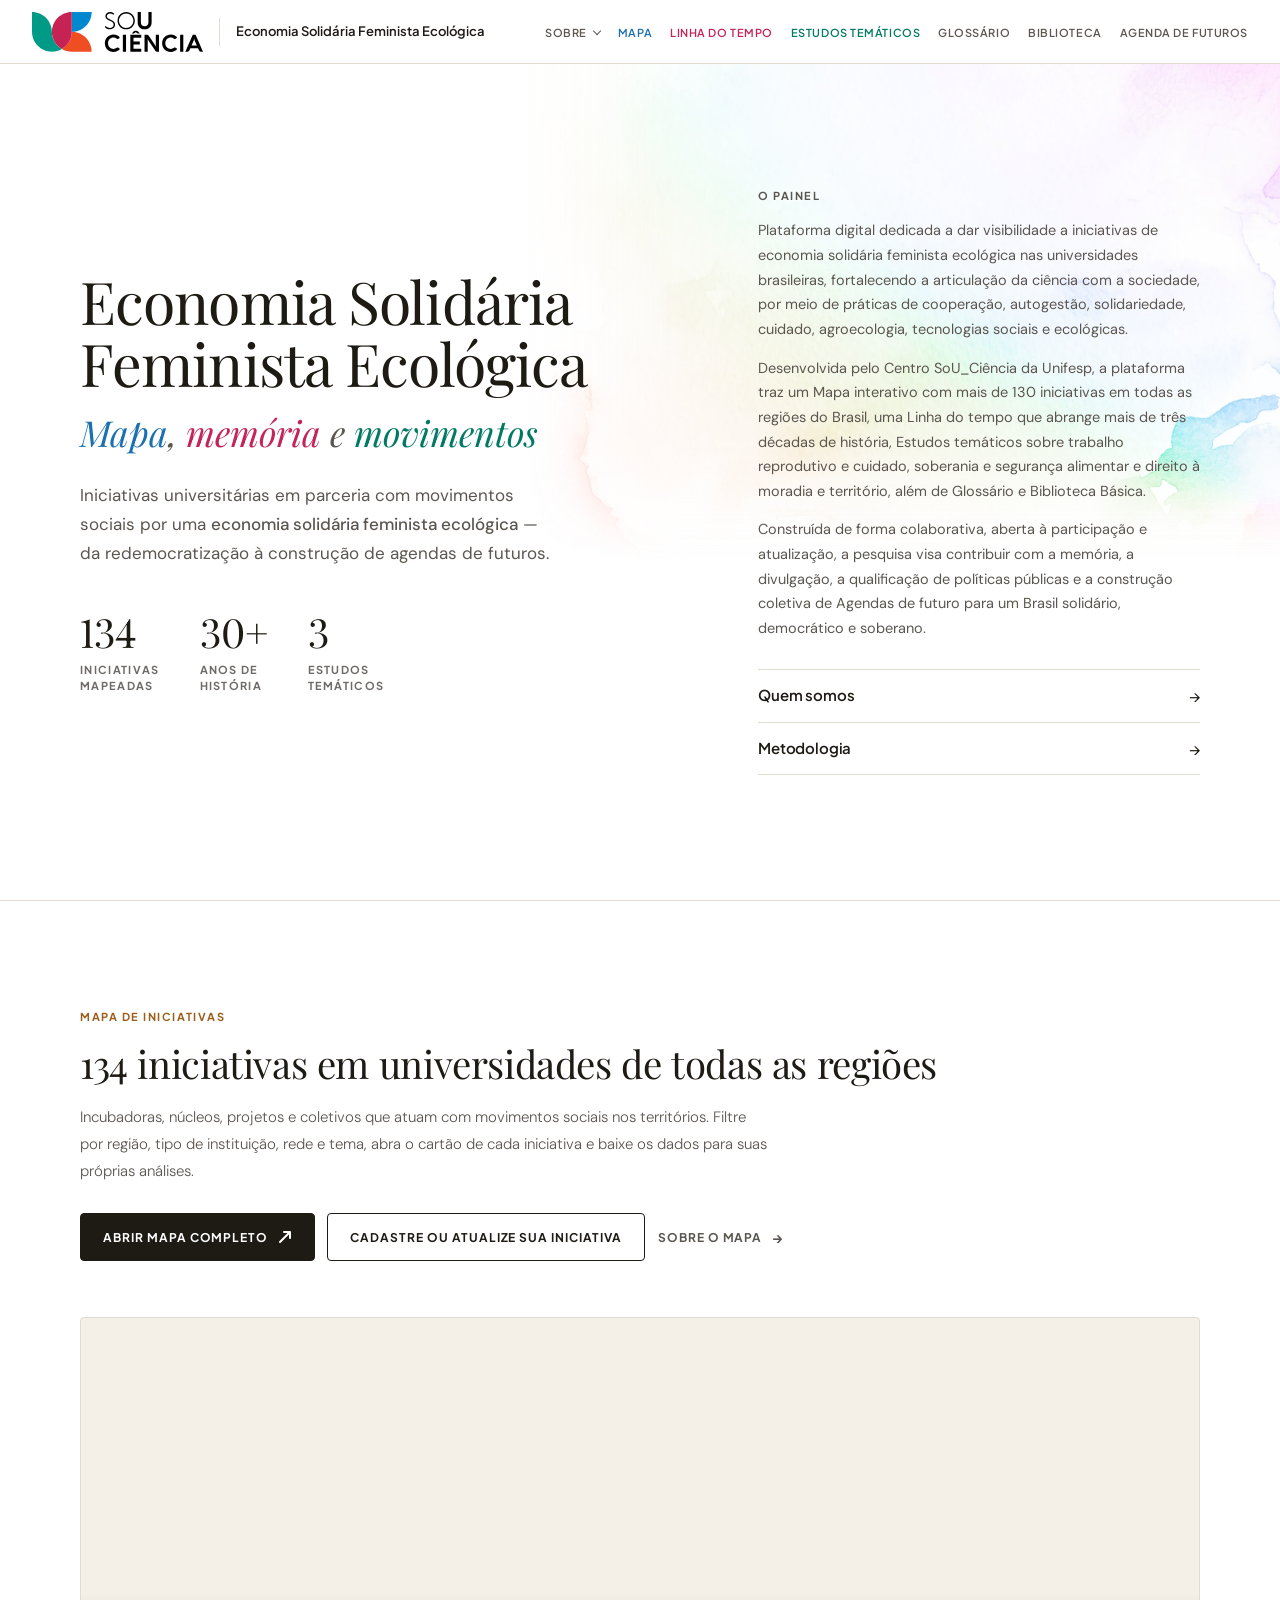
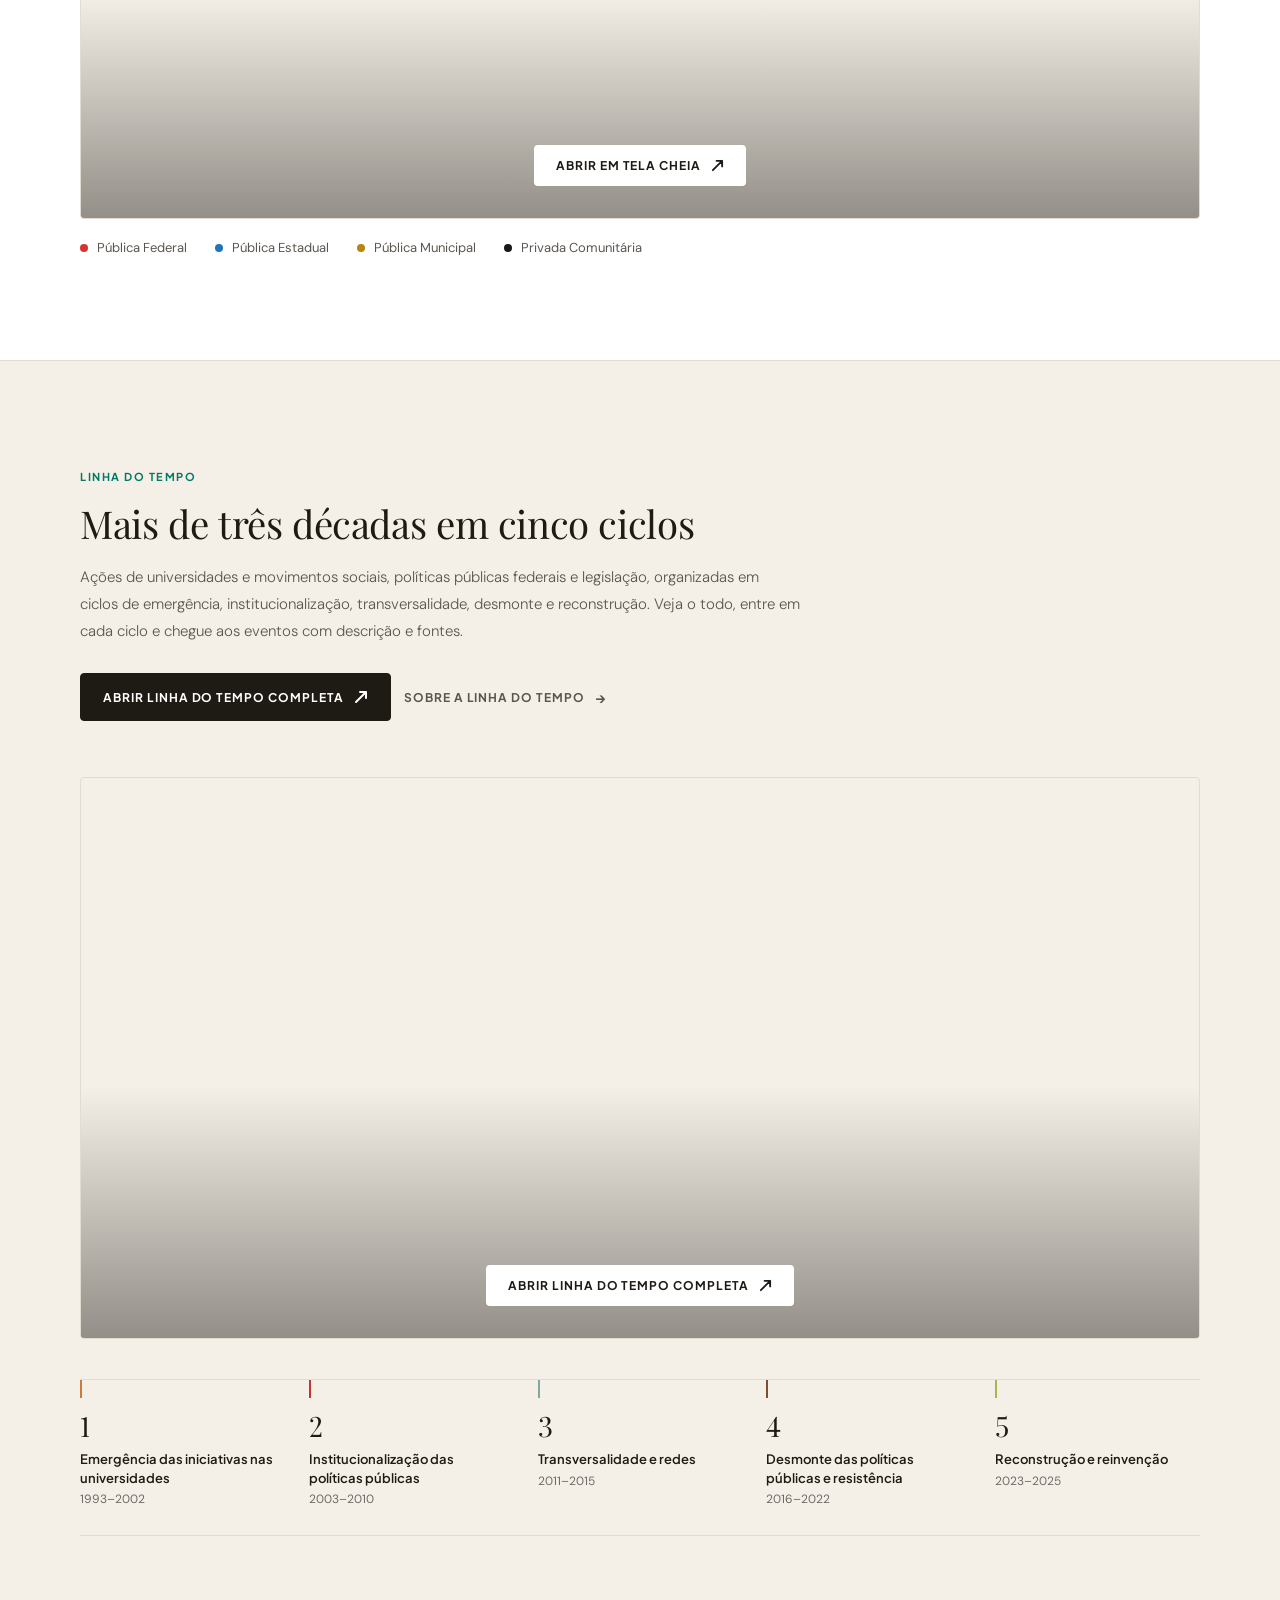
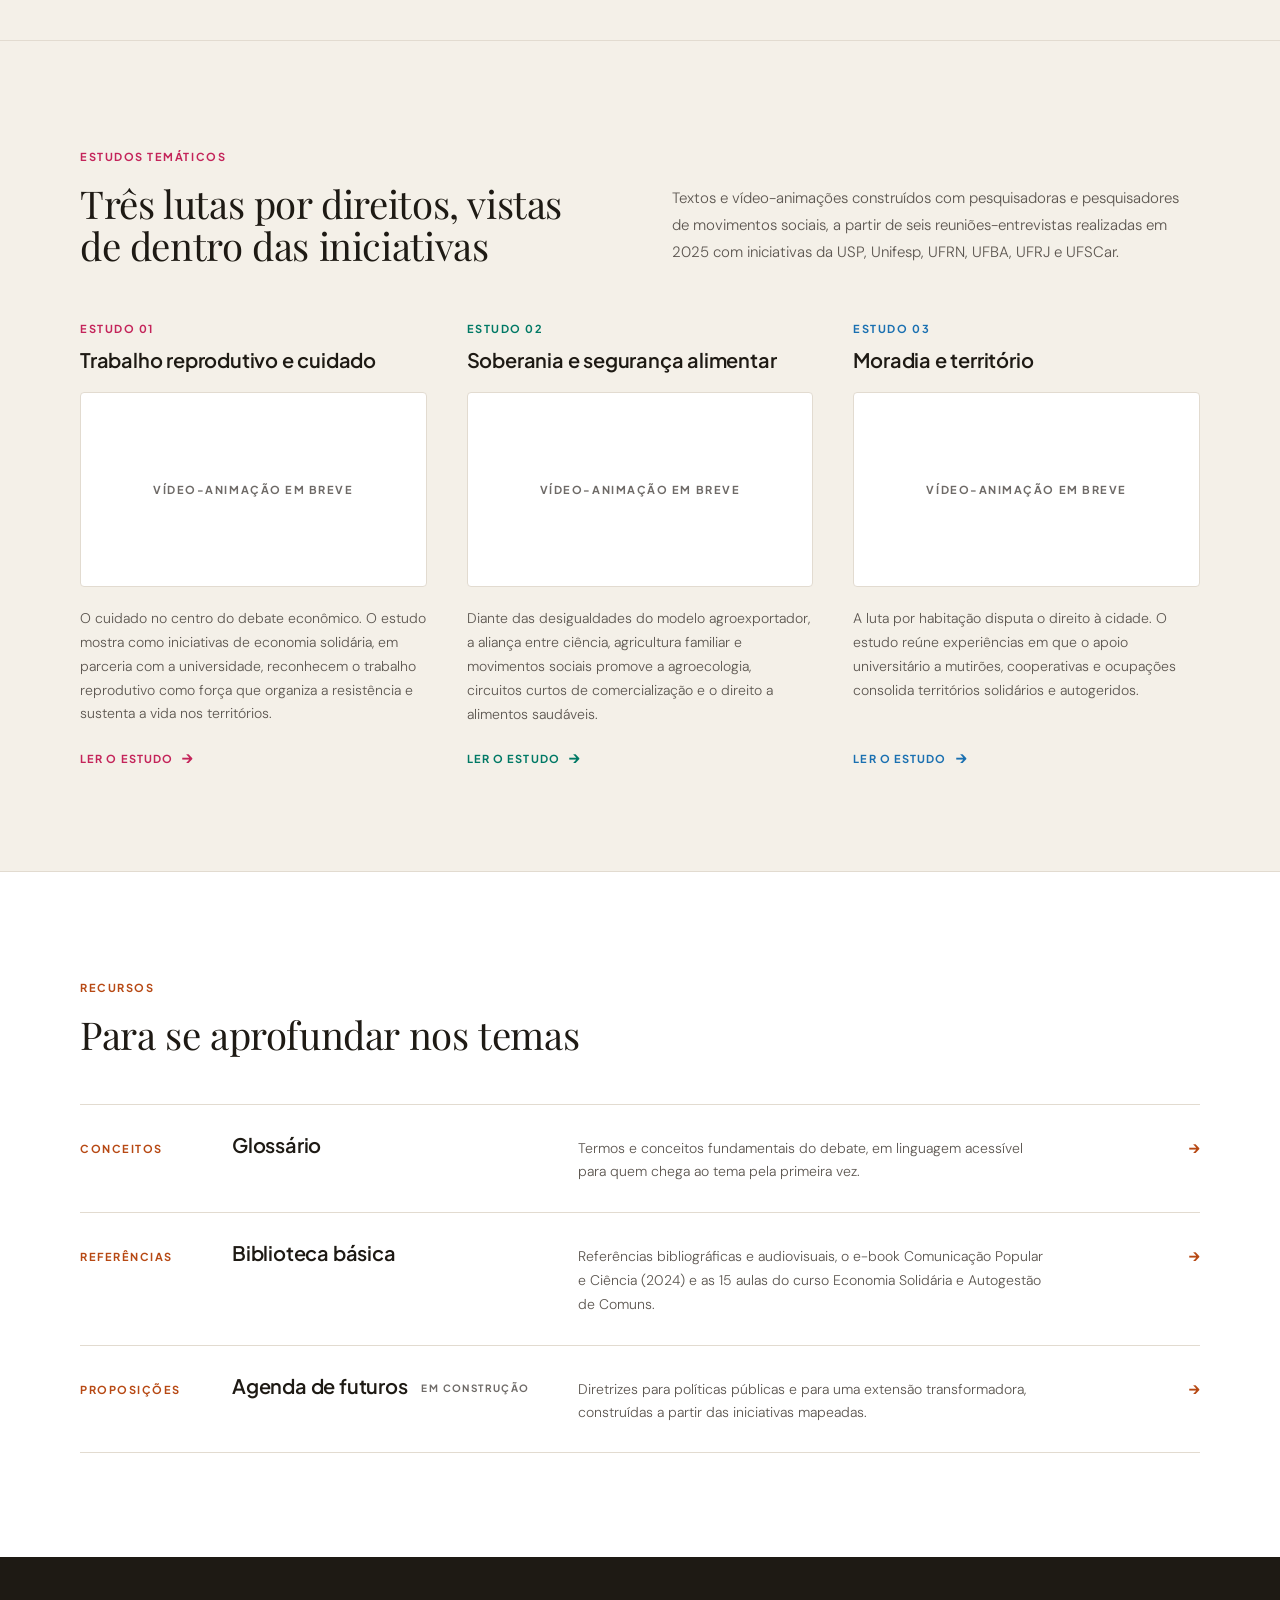
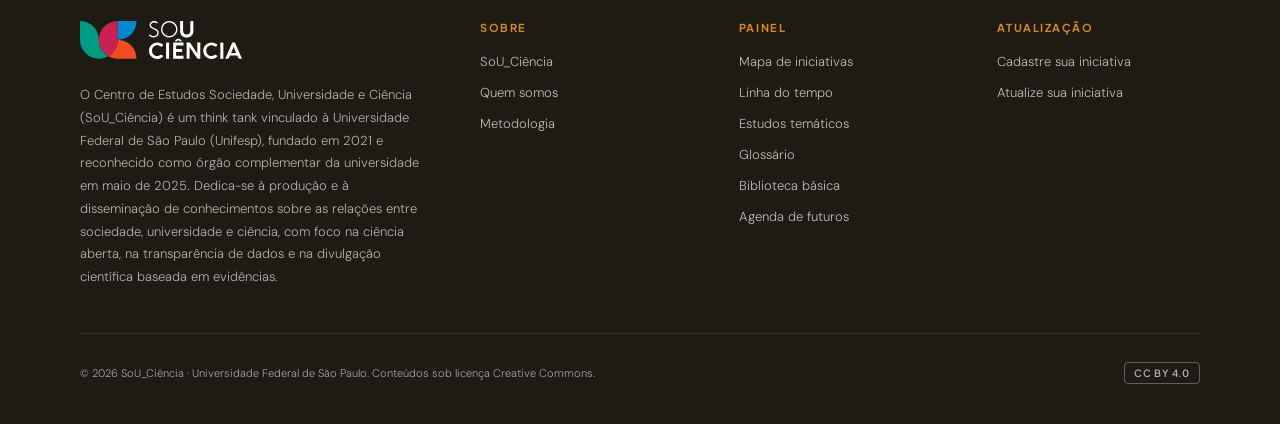
==== commit 229637d1: "Parte A: novo título do painel, Economia Solidária Feminista Ecológica Troca o título no H1 da home," ====
--- a/index.html
+++ b/index.html
@@ -3,7 +3,7 @@
 <head>
 <meta charset="UTF-8">
 <meta name="viewport" content="width=device-width, initial-scale=1.0">
-<title>Universidades em rede pela Economia Solidária: mapa, memória e movimentos</title>
+<title>Economia Solidária Feminista Ecológica: mapa, memória e movimentos</title>
 <meta name="description" content="Painel da Linha 7 do SoU_Ciência (Unifesp): iniciativas universitárias em parceria com movimentos sociais por uma economia solidária feminista ecológica — mapa, linha do tempo e estudos temáticos.">
 <link rel="icon" href="assets/img/favicon.svg" type="image/svg+xml">
 <link rel="icon" href="assets/img/favicon-32.png" type="image/png" sizes="32x32">
@@ -33,7 +33,7 @@
       <img src="assets/img/souciencia-logo.svg" alt="SoU_Ciência — página inicial do painel" width="171" height="40">
     </a>
     <div class="nav-sep" aria-hidden="true"></div>
-    <span class="nav-project">Universidades em rede pela Economia Solidária</span>
+    <span class="nav-project">Economia Solidária Feminista Ecológica</span>
   </div>
   <button class="nav-toggle" type="button" aria-expanded="false" aria-controls="nav-links" aria-label="Abrir menu"><span></span></button>
   <ul class="nav-links" id="nav-links">
@@ -65,7 +65,7 @@
   <div class="hero-content">
 
     <div class="hero-left">
-      <h1 class="hero-title seq">Universidades em rede pela Economia Solidária</h1>
+      <h1 class="hero-title seq">Economia Solidária Feminista Ecológica</h1>
 
       <p class="hero-subtitle seq"><span class="cor-mapa">Mapa</span><span class="cor-sep">,</span> <span class="cor-memoria">memória</span> <span class="cor-sep">e</span> <span class="cor-movimentos">movimentos</span></p>
 
--- a/assets/css/base.css
+++ b/assets/css/base.css
@@ -489,7 +489,8 @@
 /* ══════════════════════════════════════
    RESPONSIVO
 ══════════════════════════════════════ */
-/* entre 1101 e 1399px o nome do painel quebra em duas linhas para os sete itens caberem */
+/* entre 1101 e 1399px o nome do painel pode quebrar em duas linhas para os sete itens caberem;
+   as faixas logo abaixo o mantêm em uma linha onde ele cabe */
 @media (max-width: 1399px) {
   .site-nav { padding: 0 32px; gap: 20px; }
   .nav-left { gap: 16px; }
@@ -502,6 +503,15 @@
   .site-nav { padding: 0 24px; gap: 16px; }
   .nav-logo img { height: 36px; }
   .nav-links { gap: 15px; }
+}
+
+/* nome do painel em uma linha onde couber: 13px; senão 12px; só então duas linhas (13px).
+   Faixas medidas no Chrome com 8px de folga; o espaçamento da navbar muda em 1200px. */
+@media (min-width: 1236px) and (max-width: 1399px), (min-width: 1181px) and (max-width: 1200px) {
+  .nav-project { white-space: nowrap; max-width: none; }
+}
+@media (min-width: 1217px) and (max-width: 1235px), (min-width: 1162px) and (max-width: 1180px) {
+  .nav-project { white-space: nowrap; max-width: none; font-size: 12px; }
 }
 
 @media (max-width: 1024px) {
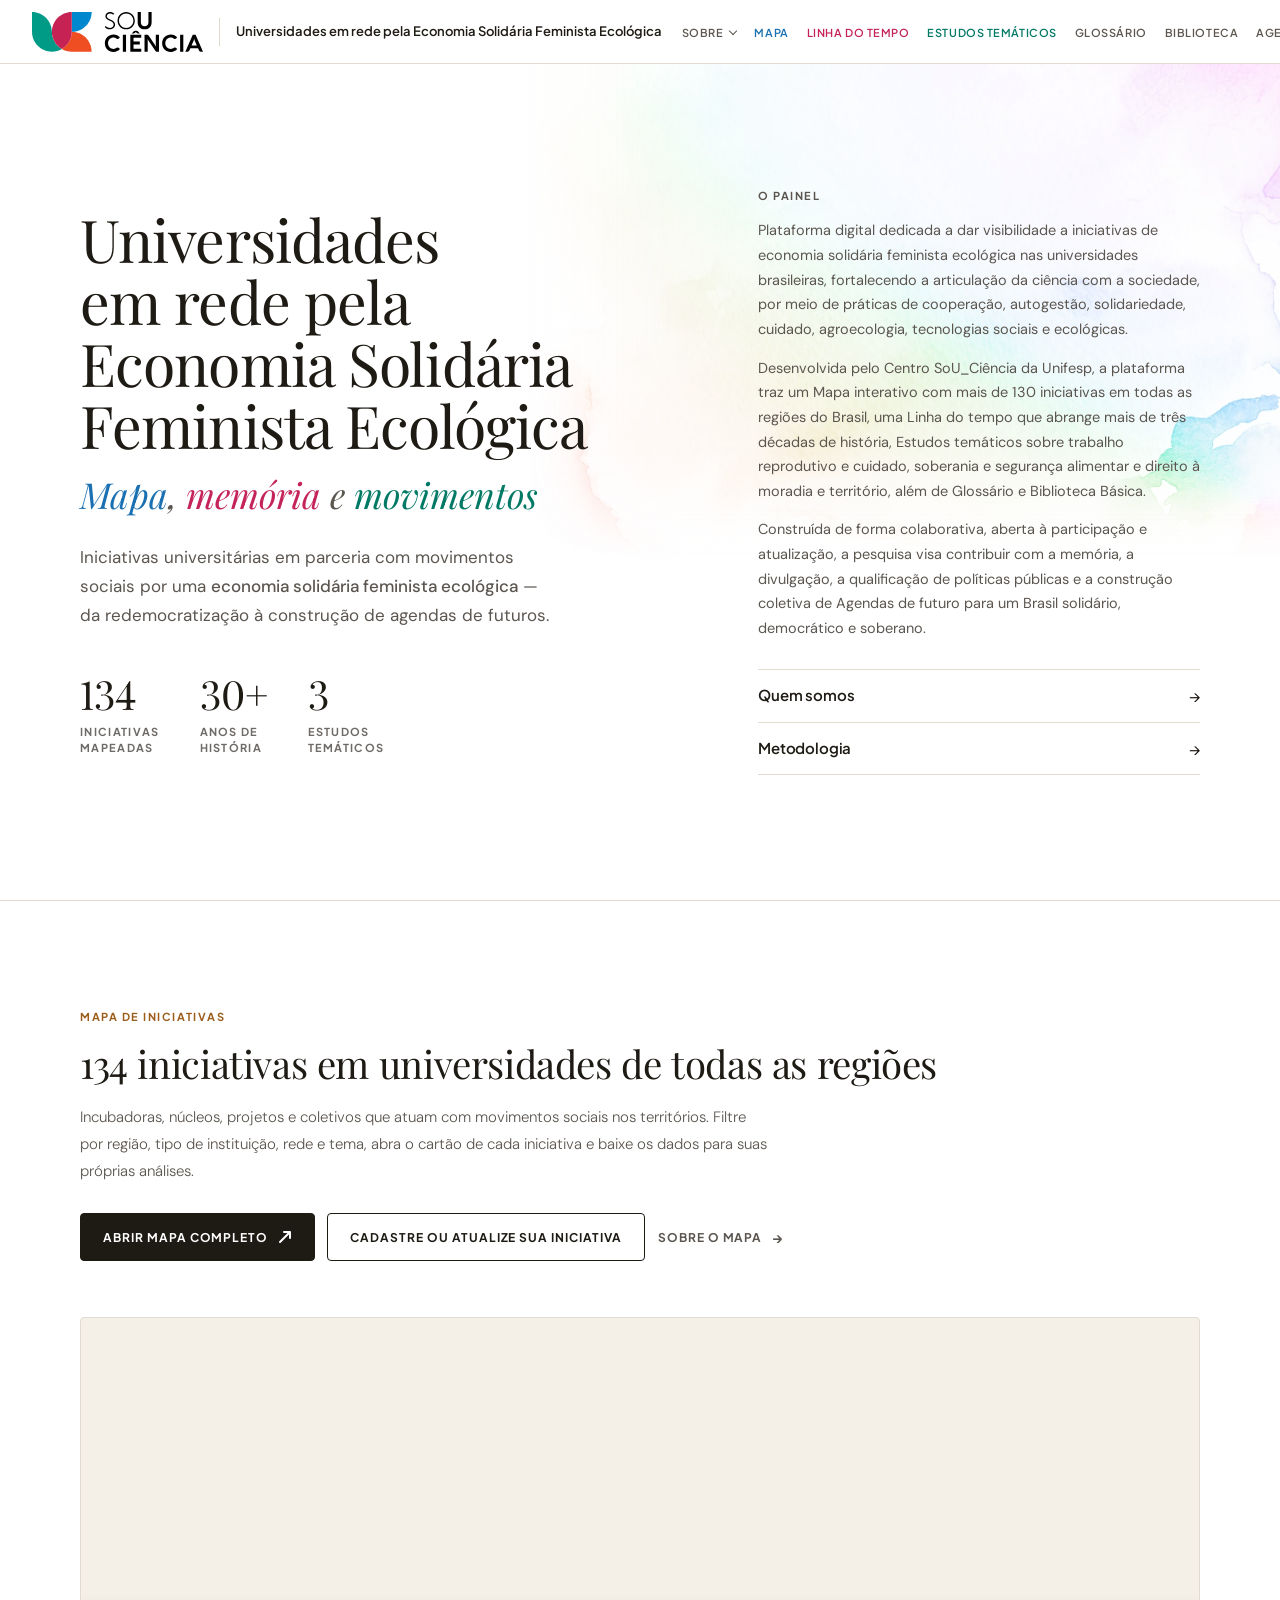
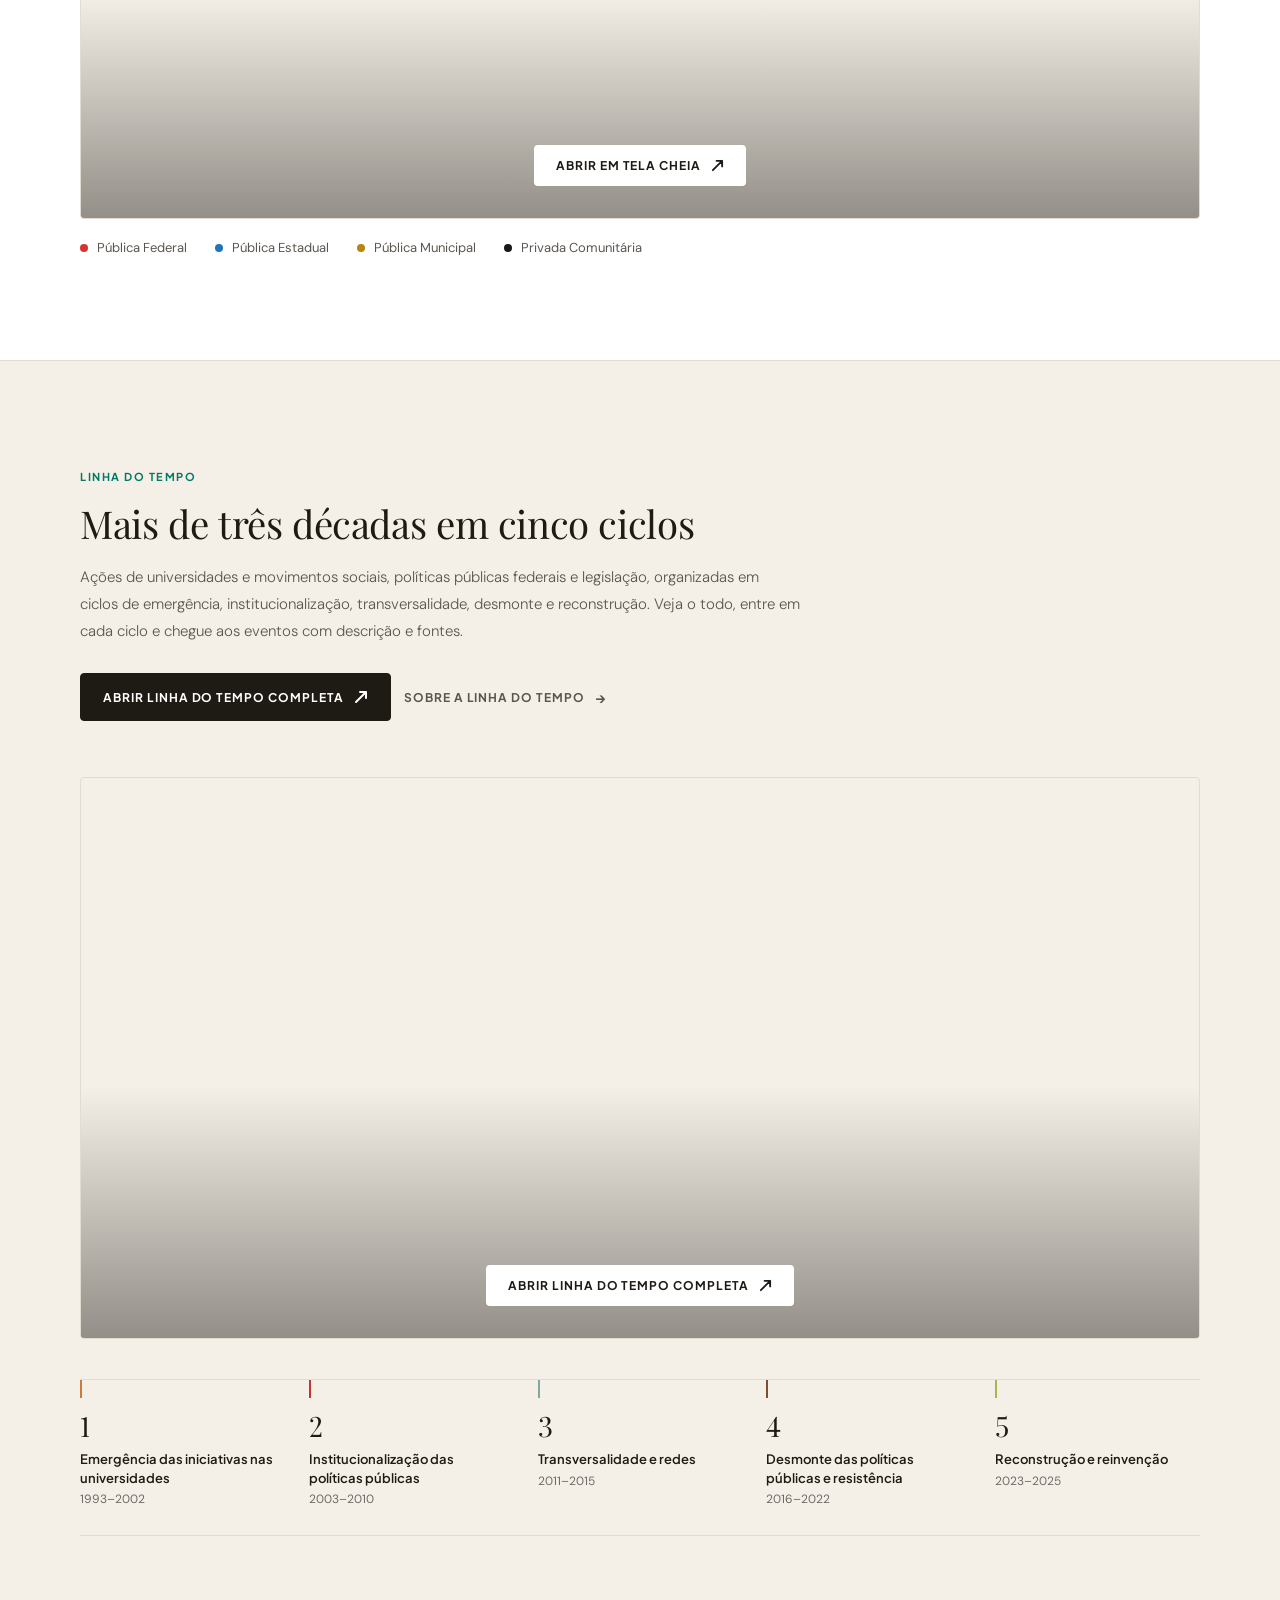
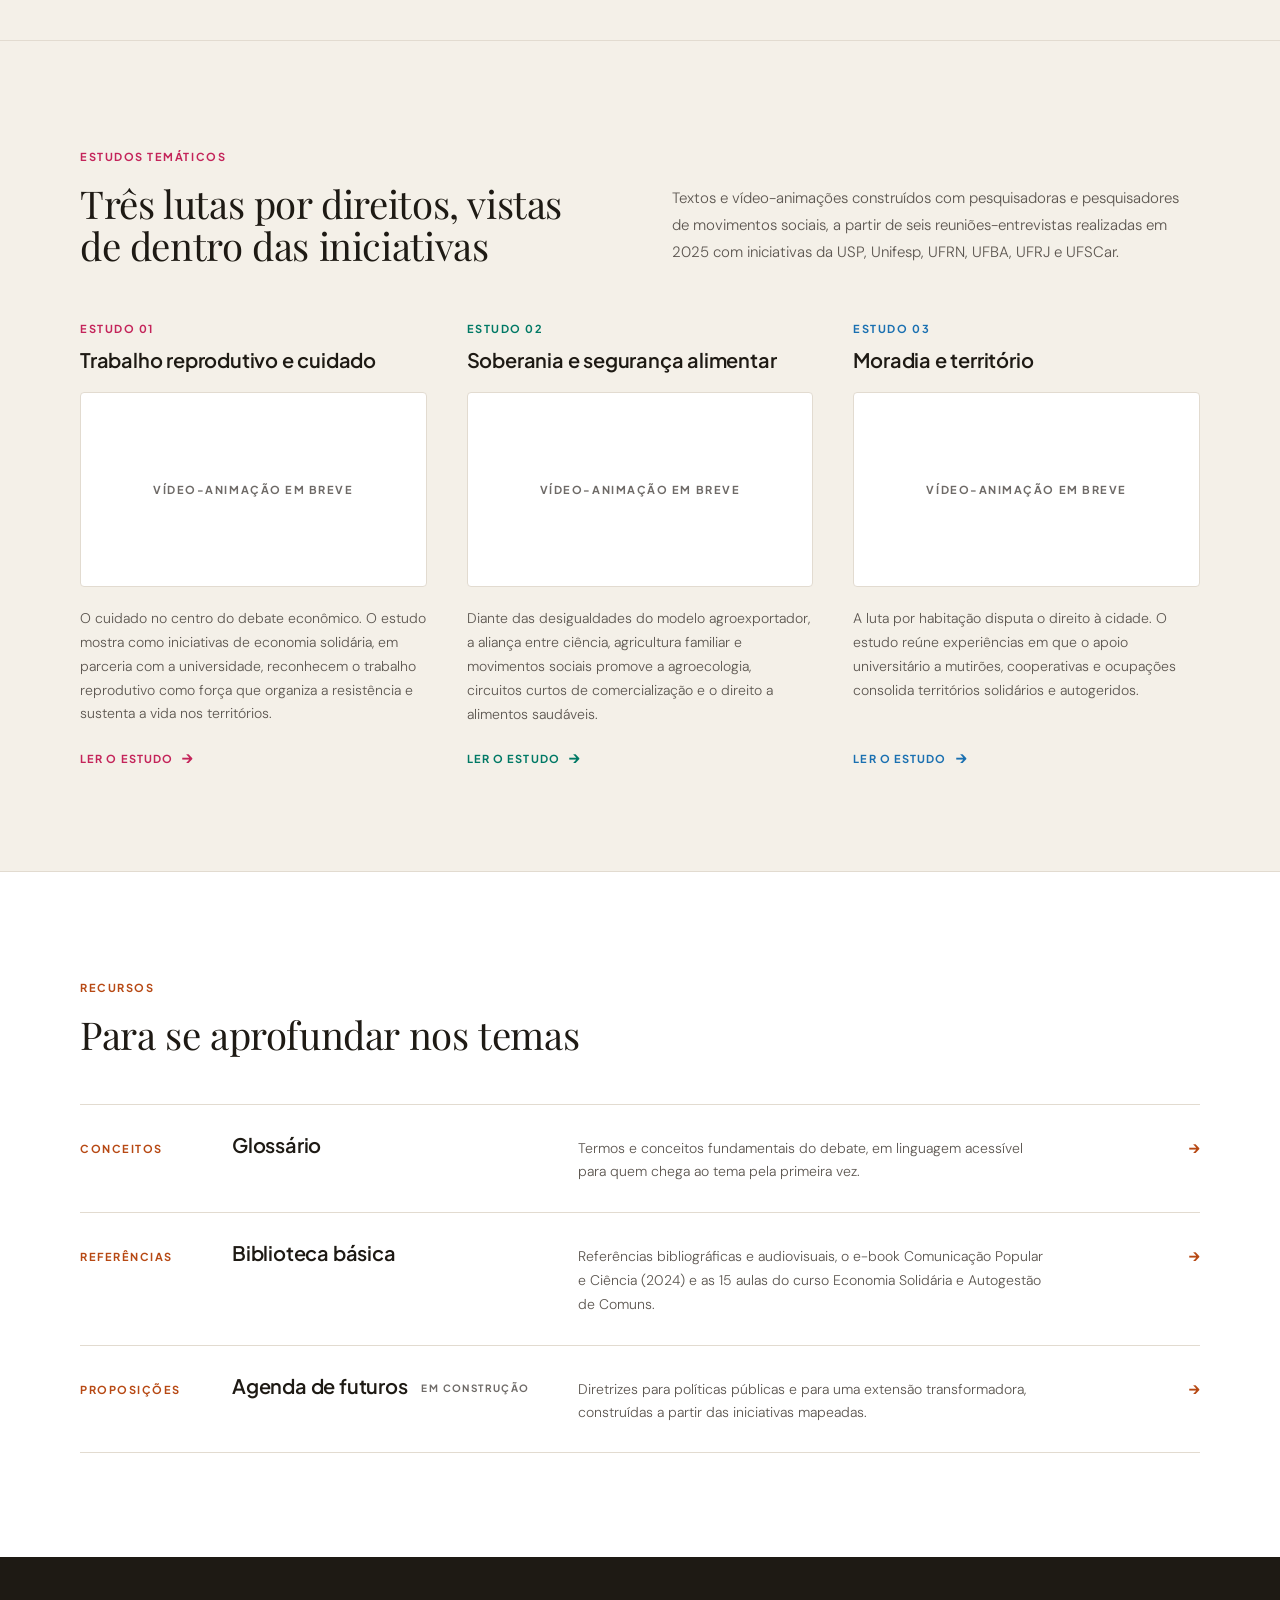
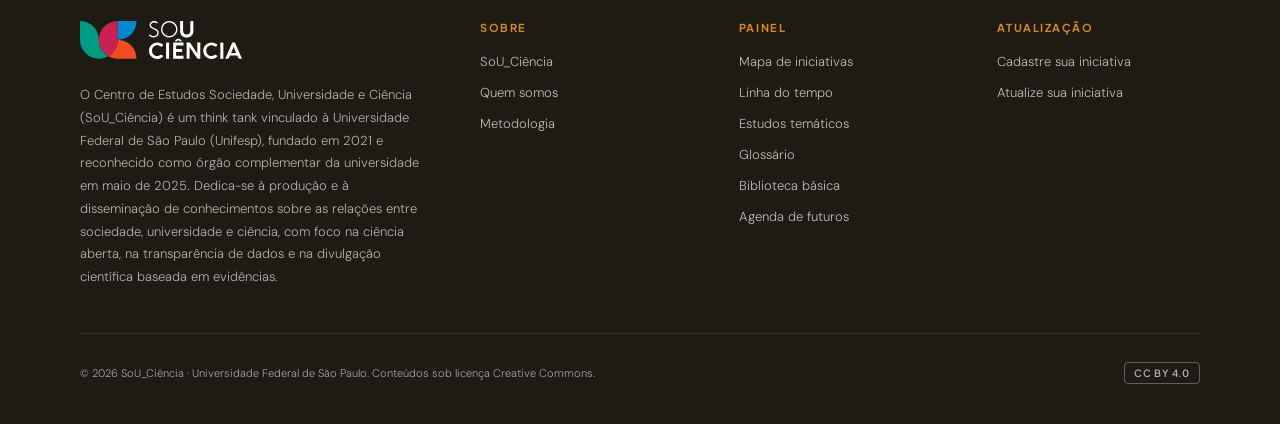
==== commit 8f8743a8: "Parte A: título do painel passa a "Universidades em rede pela Economia Solidária Feminista Ecológica" ====
--- a/index.html
+++ b/index.html
@@ -3,7 +3,7 @@
 <head>
 <meta charset="UTF-8">
 <meta name="viewport" content="width=device-width, initial-scale=1.0">
-<title>Economia Solidária Feminista Ecológica: mapa, memória e movimentos</title>
+<title>Universidades em rede pela Economia Solidária Feminista Ecológica: mapa, memória e movimentos</title>
 <meta name="description" content="Painel da Linha 7 do SoU_Ciência (Unifesp): iniciativas universitárias em parceria com movimentos sociais por uma economia solidária feminista ecológica — mapa, linha do tempo e estudos temáticos.">
 <link rel="icon" href="assets/img/favicon.svg" type="image/svg+xml">
 <link rel="icon" href="assets/img/favicon-32.png" type="image/png" sizes="32x32">
@@ -33,7 +33,7 @@
       <img src="assets/img/souciencia-logo.svg" alt="SoU_Ciência — página inicial do painel" width="171" height="40">
     </a>
     <div class="nav-sep" aria-hidden="true"></div>
-    <span class="nav-project">Economia Solidária Feminista Ecológica</span>
+    <span class="nav-project">Universidades em rede pela Economia Solidária Feminista Ecológica</span>
   </div>
   <button class="nav-toggle" type="button" aria-expanded="false" aria-controls="nav-links" aria-label="Abrir menu"><span></span></button>
   <ul class="nav-links" id="nav-links">
@@ -65,7 +65,7 @@
   <div class="hero-content">
 
     <div class="hero-left">
-      <h1 class="hero-title seq">Economia Solidária Feminista Ecológica</h1>
+      <h1 class="hero-title seq">Universidades em rede pela Economia Solidária Feminista Ecológica</h1>
 
       <p class="hero-subtitle seq"><span class="cor-mapa">Mapa</span><span class="cor-sep">,</span> <span class="cor-memoria">memória</span> <span class="cor-sep">e</span> <span class="cor-movimentos">movimentos</span></p>
 
--- a/assets/css/base.css
+++ b/assets/css/base.css
@@ -580,7 +580,7 @@
   .nav-left { gap: 12px; }
   .nav-logo img { height: 32px; }
   .nav-left { flex-shrink: 1; }
-  .nav-project { font-size: 11.5px; max-width: 170px; min-width: 0; }
+  .nav-project { font-size: 11.5px; max-width: 170px; min-width: 0; text-wrap: balance; }  /* "Economia Solidária / Feminista Ecológica" */
   .nav-links a, .nav-sub-toggle { padding: 14px 16px; }
   .nav-submenu a { padding-left: 40px; }
 
